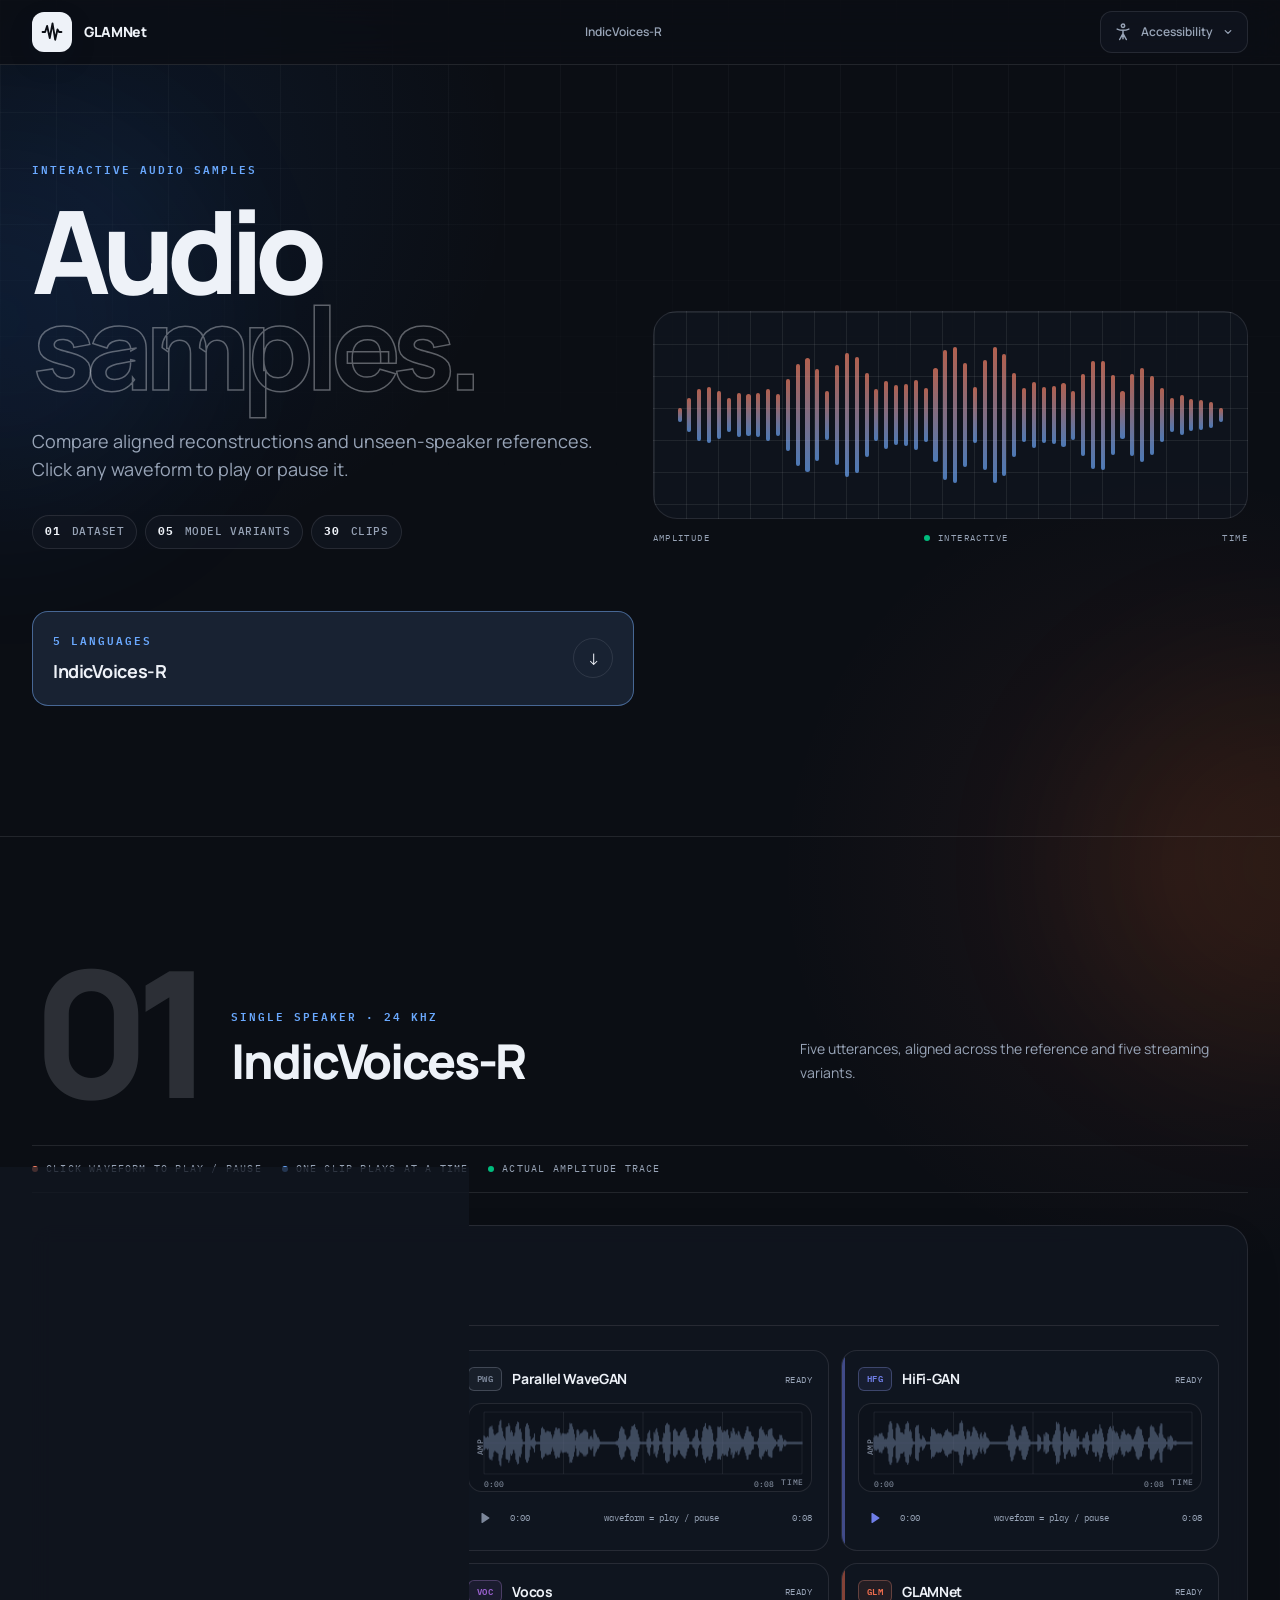
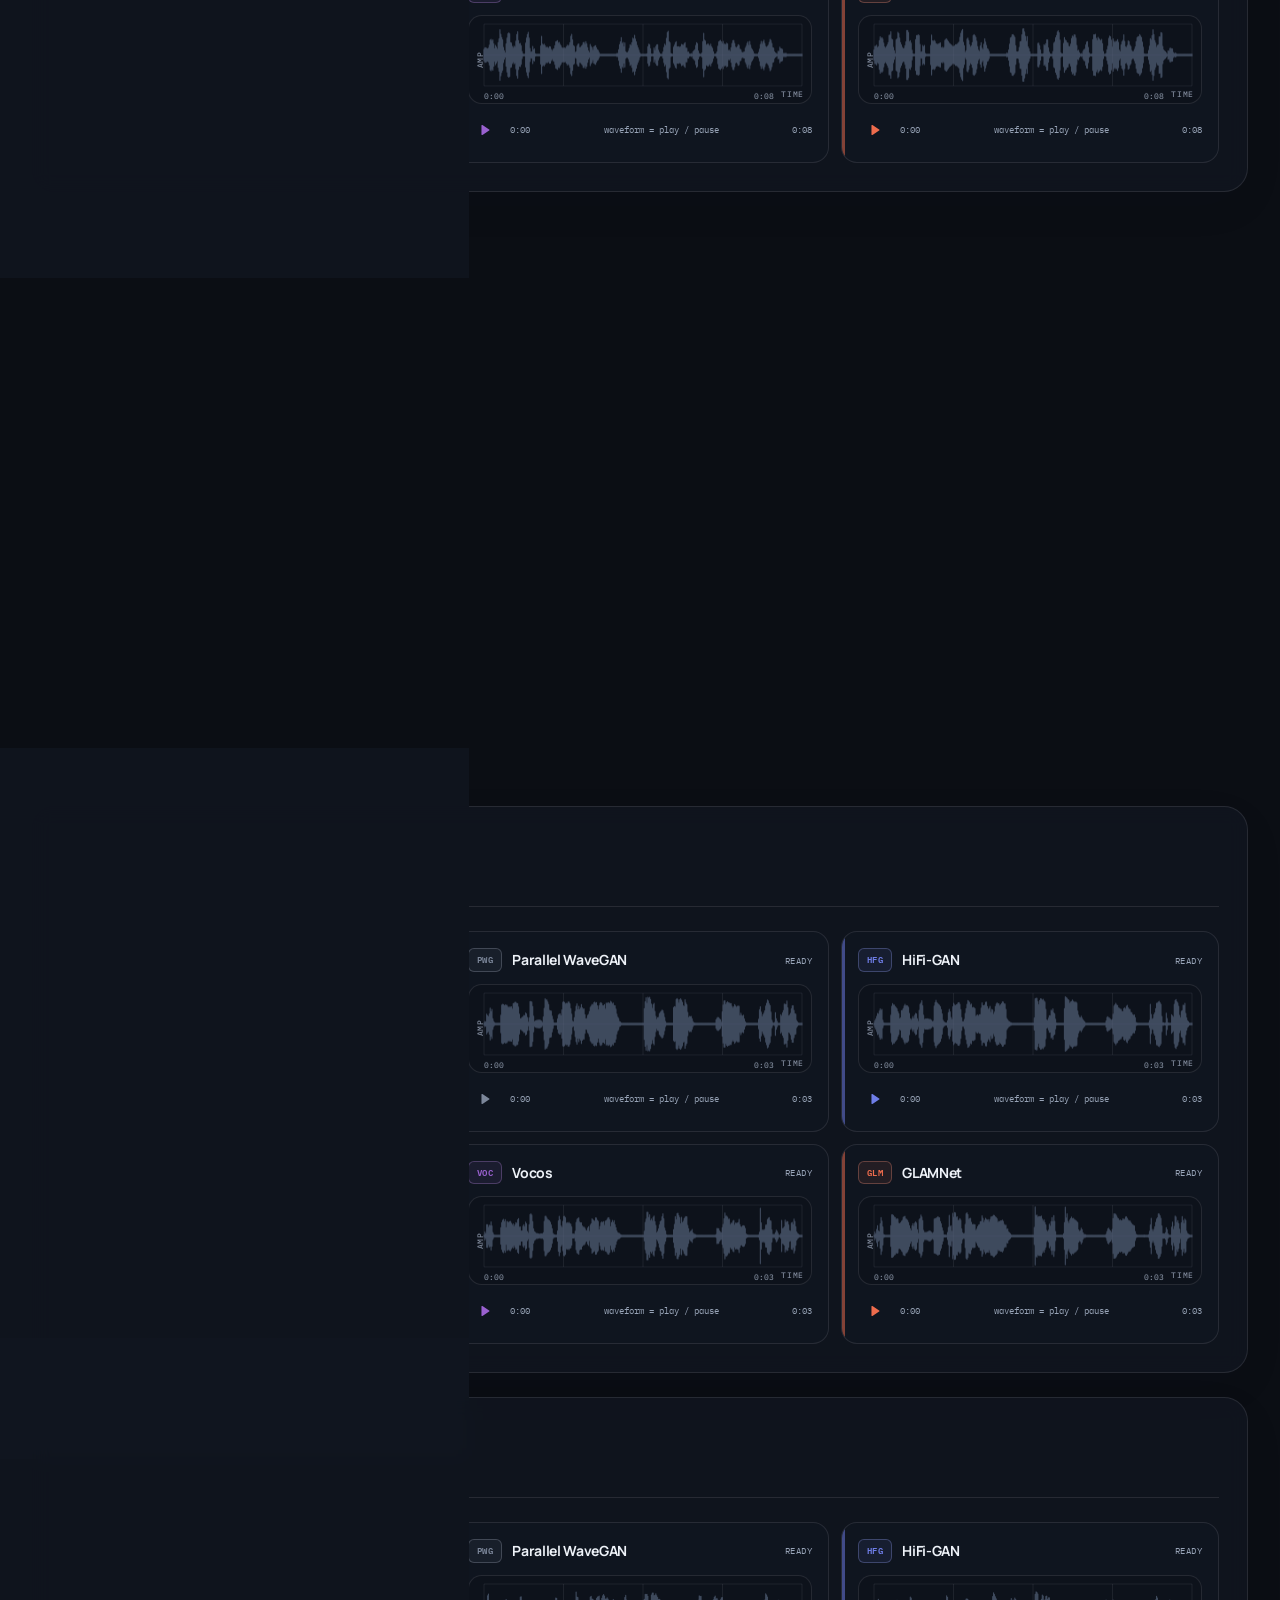
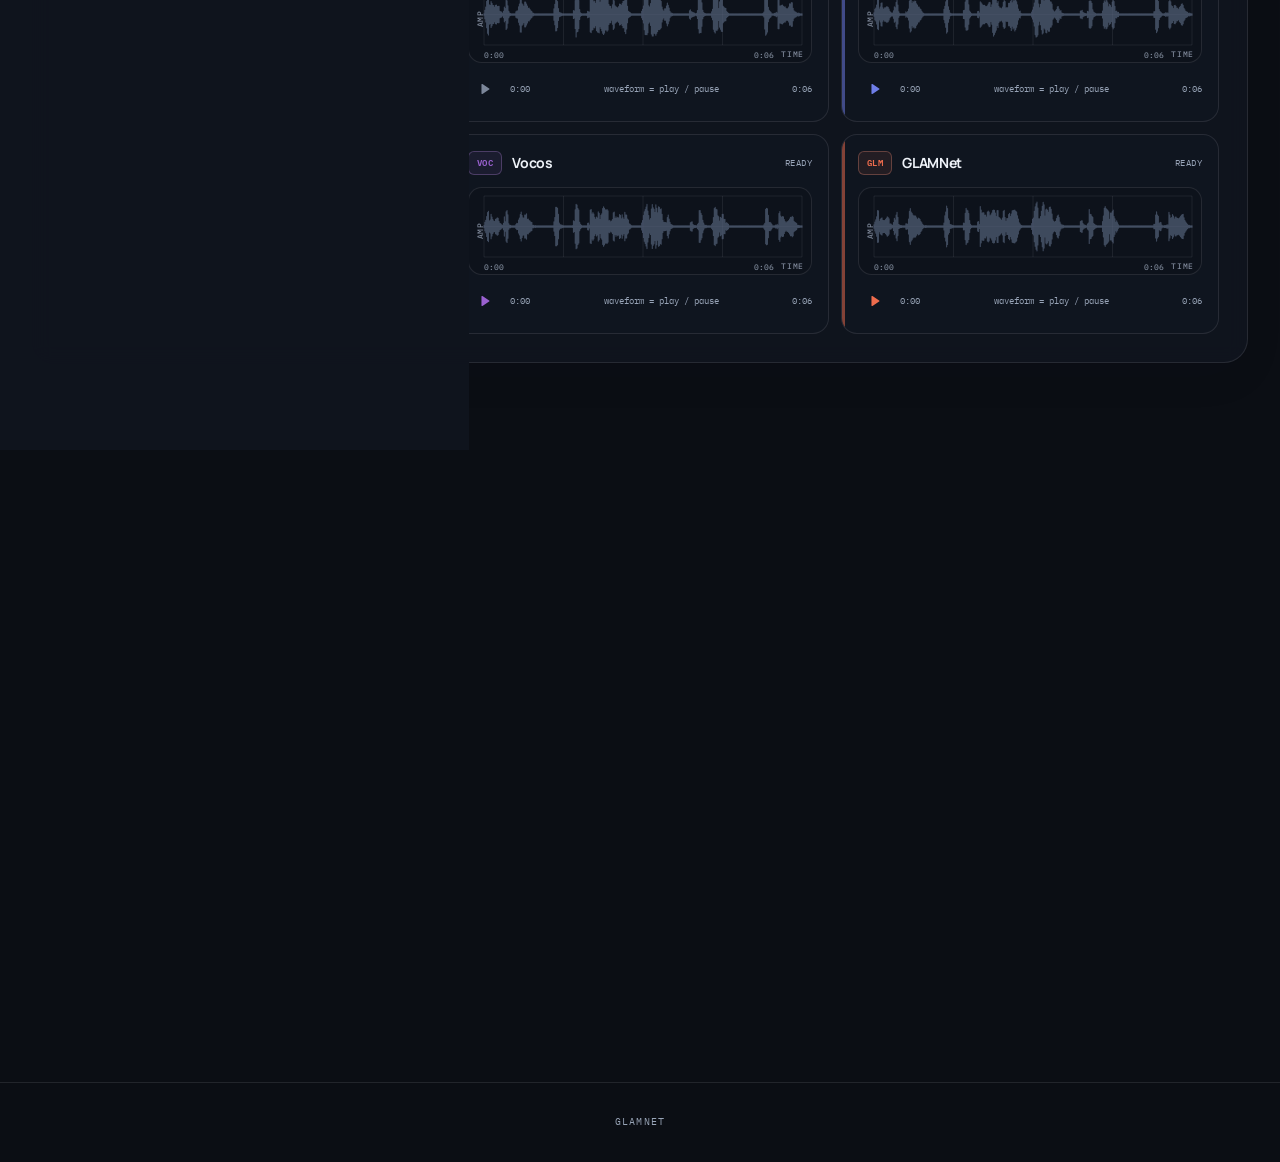
==== demo/index.html @ ea81a9d0 "Add core high-level structures (models, dataset, utils) and inference script" ====
<!doctype html>
<html lang="en" data-font-step="0">
<head>
  <meta charset="utf-8">
  <meta name="viewport" content="width=device-width, initial-scale=1.0">
  <meta name="description" content="GLAMNet Vocoder audio comparisons for Indic Voices and VCTK.">
  <meta name="theme-color" content="#f5f4ef" id="theme-color-meta">
  <title>GLAMNet · Audio Samples</title>
  <link rel="icon" href="./favicon.svg" type="image/svg+xml">

  <script>
    (() => {
      try {
        const savedTheme = localStorage.getItem('streaming-vocoder-theme');
        document.documentElement.classList.toggle('dark', savedTheme ? savedTheme === 'dark' : true);

        const savedFont = Number(localStorage.getItem('streaming-vocoder-font-step'));
        if (Number.isInteger(savedFont) && savedFont >= -2 && savedFont <= 2) {
          document.documentElement.dataset.fontStep = String(savedFont);
        }
      } catch (_) {
        document.documentElement.classList.add('dark');
      }
    })();
  </script>

  <link rel="preconnect" href="https://fonts.googleapis.com">
  <link rel="preconnect" href="https://fonts.gstatic.com" crossorigin>
  <link href="https://fonts.googleapis.com/css2?family=IBM+Plex+Mono:wght@400;500;600&amp;family=Manrope:wght@400;500;600;700;800&amp;display=swap" rel="stylesheet">
  <link rel="stylesheet" href="./styles.css">
</head>

<body class="antialiased">
  <a class="skip-link" href="#main-content">Skip to audio samples</a>
  <div class="page-grid" aria-hidden="true"></div>
  <div class="ambient-orb -left-48 top-32 bg-blue-500" aria-hidden="true"></div>
  <div class="ambient-orb -right-48 top-[42rem] bg-orange-500" aria-hidden="true"></div>

  <header class="site-header sticky top-0 z-50">
    <div id="scroll-progress" class="header-progress" aria-hidden="true"></div>
    <div class="mx-auto flex min-h-16 max-w-7xl items-center justify-between gap-3 px-4 py-2 sm:px-6 lg:px-8">
      <a href="#top" class="group flex items-center gap-3 rounded-lg" aria-label="GLAMNet audio samples, back to top">
        <span class="brand-mark grid size-10 place-items-center rounded-xl transition-transform duration-300 group-hover:-rotate-3 group-hover:scale-105" aria-hidden="true">
          <svg viewBox="0 0 28 28" class="size-6" fill="none">
            <path d="M3 14h3l2.3-7 3.1 14 3.2-17 3.1 19 2.7-12 1.8 3H25" stroke="currentColor" stroke-width="2.2" stroke-linecap="round" stroke-linejoin="round"/>
          </svg>
        </span>
        <span class="max-w-44 text-xs font-extrabold leading-tight tracking-[-0.025em] sm:max-w-none sm:text-sm">GLAMNet</span>
      </a>

      <nav class="order-3 hidden w-full items-center justify-center gap-1 border-t border-[var(--line)] pt-2 sm:flex md:order-2 md:w-auto md:border-0 md:pt-0" aria-label="Sample sections">
        <a href="#indic" class="control-button rounded-lg px-3 py-2 text-xs font-semibold">IndicVoices-R</a>
      </nav>

      <div id="accessibility-menu" class="relative order-2 md:order-3">
        <button id="accessibility-toggle" type="button" class="control-shell control-button flex items-center gap-2 rounded-xl px-3 py-2.5" aria-label="Open accessibility settings" aria-haspopup="dialog" aria-controls="accessibility-panel" aria-expanded="false">
          <svg viewBox="0 0 24 24" class="size-5" fill="none" stroke="currentColor" stroke-width="1.8" aria-hidden="true">
            <circle cx="12" cy="4.5" r="2"/>
            <path d="M5 8.5c2.2 1 4.5 1.5 7 1.5s4.8-.5 7-1.5M12 10v10M8 21l4-7 4 7" stroke-linecap="round" stroke-linejoin="round"/>
          </svg>
          <span class="hidden text-xs font-semibold sm:inline">Accessibility</span>
          <svg viewBox="0 0 20 20" class="hidden size-3.5 transition-transform sm:block" data-accessibility-chevron fill="none" stroke="currentColor" stroke-width="1.8" aria-hidden="true">
            <path d="m6 8 4 4 4-4" stroke-linecap="round" stroke-linejoin="round"/>
          </svg>
        </button>

        <div id="accessibility-panel" class="accessibility-panel" role="dialog" aria-label="Accessibility settings" aria-hidden="true">
          <div class="flex items-center justify-between border-b border-[var(--line)] px-4 py-3">
            <div>
              <p class="text-sm font-bold">Accessibility</p>
              <p class="mt-0.5 text-[0.65rem] text-[var(--muted)]">Display preferences</p>
            </div>
            <button id="accessibility-close" type="button" class="control-button grid size-8 place-items-center rounded-lg" aria-label="Close accessibility settings">
              <svg viewBox="0 0 20 20" class="size-4" fill="none" stroke="currentColor" stroke-width="1.8" aria-hidden="true">
                <path d="m6 6 8 8m0-8-8 8" stroke-linecap="round"/>
              </svg>
            </button>
          </div>

          <div class="p-3">
            <button id="font-size-toggle" type="button" class="accessibility-row flex w-full items-center justify-between rounded-xl px-3 py-3 text-left" aria-controls="font-scale-panel" aria-expanded="false">
              <span class="flex items-center gap-3">
                <span class="grid size-9 place-items-center rounded-lg border border-[var(--line)] font-semibold" aria-hidden="true">Aa</span>
                <span>
                  <span class="block text-xs font-bold">Font size</span>
                  <span id="font-size-value" class="mt-0.5 block text-[0.65rem] text-[var(--muted)]">Default</span>
                </span>
              </span>
              <svg viewBox="0 0 20 20" class="size-4 transition-transform" data-font-chevron fill="none" stroke="currentColor" stroke-width="1.8" aria-hidden="true">
                <path d="m6 8 4 4 4-4" stroke-linecap="round" stroke-linejoin="round"/>
              </svg>
            </button>

            <div id="font-scale-panel" class="font-scale-panel" aria-hidden="true">
              <div class="px-3 pb-3 pt-4">
                <input id="font-size-range" class="font-size-range" type="range" min="-2" max="2" step="1" value="0" aria-label="Font size" aria-valuetext="Default">
                <div class="mt-2 flex items-end justify-between px-0.5 font-mono font-semibold text-[var(--muted)]" aria-hidden="true">
                  <span class="text-[0.55rem]">A−−</span>
                  <span class="text-[0.62rem]">A−</span>
                  <span class="text-xs">A</span>
                  <span class="text-sm">A+</span>
                  <span class="text-base">A++</span>
                </div>
              </div>
            </div>

            <div class="mt-2 border-t border-[var(--line)] px-3 pt-4">
              <div class="mb-3 flex items-center justify-between">
                <span class="text-xs font-bold">Color theme</span>
                <span class="font-mono text-[0.58rem] uppercase tracking-wider text-[var(--muted)]">Appearance</span>
              </div>
              <div class="control-shell grid grid-cols-2 rounded-xl p-1" role="group" aria-label="Color theme">
                <button type="button" class="theme-choice flex items-center justify-center gap-2 rounded-lg px-3 py-2.5 text-xs font-semibold" data-theme-option="light" aria-pressed="false">
                  <svg viewBox="0 0 24 24" class="size-4" fill="none" stroke="currentColor" stroke-width="1.8" aria-hidden="true">
                    <circle cx="12" cy="12" r="3.4"/><path d="M12 2v2M12 20v2M4.93 4.93l1.42 1.42M17.65 17.65l1.42 1.42M2 12h2M20 12h2M4.93 19.07l1.42-1.42M17.65 6.35l1.42-1.42" stroke-linecap="round"/>
                  </svg>
                  Light
                </button>
                <button type="button" class="theme-choice flex items-center justify-center gap-2 rounded-lg px-3 py-2.5 text-xs font-semibold" data-theme-option="dark" aria-pressed="false">
                  <svg viewBox="0 0 24 24" class="size-4" fill="none" stroke="currentColor" stroke-width="1.8" aria-hidden="true">
                    <path d="M20.1 15.1A8.2 8.2 0 0 1 8.9 3.9 8.3 8.3 0 1 0 20.1 15.1Z" stroke-linecap="round" stroke-linejoin="round"/>
                  </svg>
                  Dark
                </button>
              </div>
            </div>
          </div>
        </div>
      </div>
    </div>
  </header>

  <main id="main-content">
    <section id="top" class="mx-auto max-w-7xl px-4 pb-24 pt-16 sm:px-6 sm:pt-24 lg:px-8 lg:pb-32">
      <div class="grid items-end gap-12 lg:grid-cols-[1.15fr_0.85fr]">
        <div class="reveal">
          <p class="eyebrow mb-6">Interactive audio samples</p>
          <h1 class="display-title max-w-4xl font-extrabold">
            Audio<br><span class="outline-word">samples.</span>
          </h1>
          <p class="mt-8 max-w-xl text-base leading-7 text-[var(--muted)] sm:text-lg">
            Compare aligned reconstructions and unseen-speaker references. Click any waveform to play or pause it.
          </p>

          <div class="mt-8 flex flex-wrap gap-2 font-mono text-[0.66rem] font-medium uppercase tracking-wider text-[var(--muted)]">
            <span class="rounded-full border border-[var(--line)] bg-[var(--panel)] px-3 py-2"><strong class="mr-1 text-[var(--ink)]">01</strong> dataset</span>
            <span class="rounded-full border border-[var(--line)] bg-[var(--panel)] px-3 py-2"><strong class="mr-1 text-[var(--ink)]">05</strong> model variants</span>
            <span class="rounded-full border border-[var(--line)] bg-[var(--panel)] px-3 py-2"><strong class="mr-1 text-[var(--ink)]">30</strong> clips</span>
          </div>
        </div>

        <div class="reveal lg:pb-1" style="transition-delay: 100ms">
          <div class="hero-wave p-4 sm:p-6" id="hero-wave" aria-hidden="true"></div>
          <div class="mt-3 flex items-center justify-between font-mono text-[0.58rem] uppercase tracking-[0.15em] text-[var(--muted)]">
            <span>Amplitude</span>
            <span class="flex items-center gap-2"><i class="size-1.5 animate-pulse rounded-full bg-emerald-500"></i> Interactive</span>
            <span>Time</span>
          </div>
        </div>
      </div>

      <div class="mt-16 grid gap-3 sm:grid-cols-2 reveal" style="transition-delay: 160ms" aria-label="Contents">
        <a href="#indic" class="dataset-link group flex items-center justify-between rounded-2xl p-5">
          <span>
            <span class="eyebrow block">5 Languages</span>
            <span class="mt-2 block text-lg font-bold tracking-tight">IndicVoices-R</span>
          </span>
          <span class="grid size-10 place-items-center rounded-full border border-[var(--line)] transition-transform group-hover:translate-x-1" aria-hidden="true">↓</span>
        </a>
        <a href="#indic" style="display:none;" class="dataset-link group flex items-center justify-between rounded-2xl p-5">
          <span>
            <span class="eyebrow block"></span>
            <span class="mt-2 block text-lg font-bold tracking-tight"></span>
          </span>
          <span class="grid size-10 place-items-center rounded-full border border-[var(--line)] transition-transform group-hover:translate-x-1" aria-hidden="true">↓</span>
        </a>
      </div>
    </section>

    <section id="indic" class="scroll-mt-24 border-t border-[var(--line)] py-24 sm:py-32" data-observe-section>
      <div class="mx-auto max-w-7xl px-4 sm:px-6 lg:px-8">
        <div class="reveal grid items-end gap-8 md:grid-cols-[auto_1fr]">
          <div class="section-number" aria-hidden="true">01</div>
          <div class="pb-1 md:pb-3">
            <p class="eyebrow mb-3">Single speaker · 24 kHz</p>
            <div class="flex flex-wrap items-end justify-between gap-4">
              <h2 class="text-3xl font-extrabold tracking-[-0.045em] sm:text-5xl">IndicVoices-R</h2>
              <p class="max-w-md text-sm leading-6 text-[var(--muted)]">Five utterances, aligned across the reference and five streaming variants.</p>
            </div>
          </div>
        </div>

        <div class="mt-12 flex flex-wrap gap-x-5 gap-y-2 border-y border-[var(--line)] py-4 font-mono text-[0.62rem] uppercase tracking-[0.12em] text-[var(--muted)] reveal" aria-label="Playback instructions">
          <span class="flex items-center gap-2"><i class="size-1.5 rounded-full bg-[var(--accent)]"></i> Click waveform to play / pause</span>
          <span class="flex items-center gap-2"><i class="size-1.5 rounded-full bg-[var(--accent-2)]"></i> One clip plays at a time</span>
          <span class="flex items-center gap-2"><i class="size-1.5 rounded-full bg-emerald-500"></i> Actual amplitude trace</span>
        </div>

        <div id="indic-samples" class="mt-8 space-y-6"></div>
      </div>
    </section>

    
  </main>

  <footer class="border-t border-[var(--line)] py-8">
    <div class="mx-auto max-w-7xl px-4 text-center font-mono text-[0.62rem] uppercase tracking-[0.12em] text-[var(--muted)] sm:px-6 lg:px-8">
      <span>GLAMNet</span>
    </div>
  </footer>

  <button id="back-to-top" type="button" class="back-to-top fixed bottom-5 right-5 z-40 grid size-12 place-items-center rounded-full" aria-label="Back to top" title="Back to top">
    <svg viewBox="0 0 24 24" class="size-5" fill="none" stroke="currentColor" stroke-width="2" aria-hidden="true">
      <path d="m6 14 6-6 6 6" stroke-linecap="round" stroke-linejoin="round"/>
    </svg>
  </button>

  <noscript>
    <div class="fixed inset-x-4 bottom-4 z-[100] rounded-xl bg-red-600 p-4 text-center text-sm font-semibold text-white">
      JavaScript is required for the interactive waveforms and audio controls.
    </div>
  </noscript>

  <script>
        const METHODS = [
      { folder: 'ground_truth', label: 'Ground truth', code: 'REF', accent: '#12a87a' },
      { folder: 'parallel_wavegan', label: 'Parallel WaveGAN', code: 'PWG', accent: '#7c879a' },
      { folder: 'hifigan', label: 'HiFi-GAN', code: 'HFG', accent: '#6f7ee8' },
      { folder: 'bigvgan', label: 'BigVGAN', code: 'BVG', accent: '#2374e1' },
      { folder: 'vocos', label: 'Vocos', code: 'VOC', accent: '#9a61d0' },
      { folder: 'glamnet', label: 'GLAMNet', code: 'GLM', accent: '#ee6c4d' }
    ];

        const INDIC_SAMPLES = [
      { id: 'indic_voices_r_val_gujarati_val_3377699720545419_chunk_1_enhanced_260', transcript: '[Transcript pending...]', detail: 'Gujarati' },
      { id: 'indic_voices_r_val_hindi_val_5348024557537602_chunk_1_enhanced_157', transcript: '[Transcript pending...]', detail: 'Hindi' },
      { id: 'indic_voices_r_val_marathi_val_562949953429586_chunk_1_enhanced_181', transcript: '[Transcript pending...]', detail: 'Marathi' },
      { id: 'indic_voices_r_val_tamil_val_3096224743829438_chunk_1_enhanced_237', transcript: '[Transcript pending...]', detail: 'Tamil' },
      { id: 'indic_voices_r_val_telugu_val_4503599627377984_chunk_5_enhanced_82', transcript: '[Transcript pending...]', detail: 'Telugu' }
    ];

    

    const icons = {
      play: '<svg viewBox="0 0 24 24" class="size-4" fill="currentColor" aria-hidden="true"><path d="M8.2 5.4a1 1 0 0 1 1.52-.85l10 6.6a1 1 0 0 1 0 1.7l-10 6.6a1 1 0 0 1-1.52-.85V5.4Z"/></svg>',
      pause: '<svg viewBox="0 0 24 24" class="size-4" fill="currentColor" aria-hidden="true"><path d="M7 5.5A1.5 1.5 0 0 1 8.5 4h1A1.5 1.5 0 0 1 11 5.5v13A1.5 1.5 0 0 1 9.5 20h-1A1.5 1.5 0 0 1 7 18.5v-13Zm6 0A1.5 1.5 0 0 1 14.5 4h1A1.5 1.5 0 0 1 17 5.5v13a1.5 1.5 0 0 1-1.5 1.5h-1a1.5 1.5 0 0 1-1.5-1.5v-13Z"/></svg>'
    };

    let playerCount = 0;

    function playerMarkup({ src, label, code, accent, context }) {
      const id = `audio-player-${++playerCount}`;
      return `
        <article class="player-card rounded-2xl p-4" style="--player-accent: ${accent}" data-audio-player data-src="${src}" data-context="${context}">
          <div class="mb-3 flex items-center justify-between gap-3">
            <div class="flex min-w-0 items-center gap-2.5">
              <span class="method-code rounded-md px-2 py-1 text-[0.58rem] font-semibold tracking-wider">${code}</span>
              <h4 class="truncate text-sm font-bold tracking-tight">${label}</h4>
            </div>
            <span class="player-state text-[0.56rem] uppercase tracking-wider" aria-live="polite">Ready</span>
          </div>

          <button class="waveform-button" type="button" aria-label="Play ${context}, ${label}" aria-pressed="false" aria-describedby="${id}-hint">
            <canvas class="waveform-canvas" aria-hidden="true"></canvas>
            <span class="axis-y" aria-hidden="true">Amp</span>
            <span class="axis-x" aria-hidden="true">Time</span>
            <span class="wave-action" aria-hidden="true"><span data-wave-icon>${icons.play}</span></span>
          </button>

          <div class="mt-2.5 flex items-center gap-2.5">
            <button class="play-mini grid size-8 shrink-0 place-items-center rounded-full" type="button" aria-label="Play ${context}, ${label}" aria-pressed="false">
              <span data-mini-icon>${icons.play}</span>
            </button>
            <div class="flex min-w-0 flex-1 items-center justify-between gap-2 font-mono text-[0.58rem] text-[var(--muted)]">
              <span data-current-time>0:00</span>
              <span id="${id}-hint" class="hidden truncate sm:inline">waveform = play / pause</span>
              <span data-duration>—:—</span>
            </div>
          </div>

          <audio preload="metadata" src="${src}"></audio>
        </article>`;
    }

        function renderSamples() {
      const container = document.getElementById('indic-samples');
      container.innerHTML = INDIC_SAMPLES.map((sample, sampleIndex) => {
        const players = METHODS.map(method => playerMarkup({
          src: `samples/indic/${method.folder}/${sample.id}.wav`,
          label: method.label,
          code: method.code,
          accent: method.accent,
          context: sample.id
        })).join('');

        return `
          <article id="sample-${sample.id}" class="sample-set reveal scroll-mt-28 rounded-3xl p-4 sm:p-6 lg:p-7">
            <header class="mb-6 flex items-start gap-4 border-b border-[var(--line)] pb-5">
              <span class="sample-index grid size-10 shrink-0 place-items-center rounded-xl text-[0.63rem] font-semibold">${String(sampleIndex + 1).padStart(2, '0')}</span>
              <div>
                <p class="font-mono text-[0.62rem] font-semibold uppercase tracking-[0.12em] text-[var(--accent-2)]">${sample.detail}</p>
                <h3 class="mt-2 max-w-4xl text-base font-semibold leading-7 tracking-[-0.015em] sm:text-lg">“${sample.transcript}”</h3>
              </div>
            </header>
            <div class="grid gap-3 md:grid-cols-2 xl:grid-cols-3">${players}</div>
          </article>`;
      }).join('');
      
      const vctkContainer = document.getElementById('vctk-samples');
      if (vctkContainer) vctkContainer.innerHTML = '';
    }

    function formatTime(value) {
      if (!Number.isFinite(value) || value < 0) return '—:—';
      const minutes = Math.floor(value / 60);
      const seconds = Math.floor(value % 60).toString().padStart(2, '0');
      return `${minutes}:${seconds}`;
    }

    let sharedAudioContext;
    function getAudioContext() {
      if (!sharedAudioContext) {
        const Context = window.AudioContext || window.webkitAudioContext;
        if (!Context) throw new Error('Web Audio API is unavailable');
        sharedAudioContext = new Context();
      }
      return sharedAudioContext;
    }

    let activePlayer = null;
    const players = [];

    class WavePlayer {
      constructor(root) {
        this.root = root;
        this.src = root.dataset.src;
        this.contextLabel = root.dataset.context;
        this.audio = root.querySelector('audio');
        this.canvas = root.querySelector('canvas');
        this.waveButton = root.querySelector('.waveform-button');
        this.miniButton = root.querySelector('.play-mini');
        this.waveIcon = root.querySelector('[data-wave-icon]');
        this.miniIcon = root.querySelector('[data-mini-icon]');
        this.stateLabel = root.querySelector('.player-state');
        this.currentLabel = root.querySelector('[data-current-time]');
        this.durationLabel = root.querySelector('[data-duration]');
        this.peaks = null;
        this.wavePromise = null;
        this.raf = null;
        this.isUnavailable = false;

        this.draw();
        this.bind();

        this.resizeObserver = new ResizeObserver(() => this.draw());
        this.resizeObserver.observe(this.canvas);
      }

      bind() {
        this.waveButton.addEventListener('click', () => this.toggle());
        this.miniButton.addEventListener('click', () => this.toggle());

        this.audio.addEventListener('loadedmetadata', () => {
          this.durationLabel.textContent = formatTime(this.audio.duration);
          this.draw();
        });

        this.audio.addEventListener('play', () => {
          if (activePlayer && activePlayer !== this) activePlayer.pause();
          activePlayer = this;
          this.root.classList.add('is-playing');
          this.setState('Playing');
          this.setButtonState(true);
          this.startProgressLoop();
          this.ensureWaveform();
        });

        this.audio.addEventListener('pause', () => {
          if (!this.audio.ended) this.setState(this.audio.currentTime > 0 ? 'Paused' : 'Ready');
          this.root.classList.remove('is-playing');
          this.setButtonState(false);
          this.stopProgressLoop();
          this.updateProgress();
        });

        this.audio.addEventListener('ended', () => {
          this.root.classList.remove('is-playing');
          this.setState('Replay');
          this.setButtonState(false);
          this.stopProgressLoop();
          this.updateProgress();
          if (activePlayer === this) activePlayer = null;
        });

        this.audio.addEventListener('error', () => {
          this.isUnavailable = true;
          this.root.classList.remove('is-playing', 'is-loading');
          this.setState('Unavailable');
          this.setButtonState(false);
          this.waveButton.disabled = true;
          this.miniButton.disabled = true;
        });

        this.audio.addEventListener('durationchange', () => {
          this.durationLabel.textContent = formatTime(this.audio.duration);
        });
      }

      async toggle() {
        if (this.isUnavailable) return;

        this.ensureWaveform();
        if (this.audio.paused) {
          if (this.audio.ended || this.audio.currentTime >= this.audio.duration) this.audio.currentTime = 0;
          try {
            await this.audio.play();
          } catch (_) {
            this.setState('Tap to play');
          }
        } else {
          this.pause();
        }
      }

      pause() {
        this.audio.pause();
      }

      setState(text) {
        this.stateLabel.textContent = text;
      }

      setButtonState(isPlaying) {
        const label = `${isPlaying ? 'Pause' : 'Play'} ${this.contextLabel}`;
        this.waveButton.setAttribute('aria-label', label);
        this.waveButton.setAttribute('aria-pressed', String(isPlaying));
        this.miniButton.setAttribute('aria-label', label);
        this.miniButton.setAttribute('aria-pressed', String(isPlaying));
        this.waveIcon.innerHTML = isPlaying ? icons.pause : icons.play;
        this.miniIcon.innerHTML = isPlaying ? icons.pause : icons.play;
      }

      startProgressLoop() {
        this.stopProgressLoop();
        const frame = () => {
          this.updateProgress();
          if (!this.audio.paused && !this.audio.ended) this.raf = requestAnimationFrame(frame);
        };
        this.raf = requestAnimationFrame(frame);
      }

      stopProgressLoop() {
        if (this.raf) cancelAnimationFrame(this.raf);
        this.raf = null;
      }

      updateProgress() {
        this.currentLabel.textContent = formatTime(this.audio.currentTime || 0);
        this.draw();
      }

      async ensureWaveform() {
        if (this.peaks || this.wavePromise || this.isUnavailable) return this.wavePromise;

        this.root.classList.add('is-loading');
        if (this.audio.paused) this.setState('Loading');

        this.wavePromise = fetch(this.src, { cache: 'force-cache' })
          .then(response => {
            if (!response.ok) throw new Error(`Audio request failed: ${response.status}`);
            return response.arrayBuffer();
          })
          .then(arrayBuffer => getAudioContext().decodeAudioData(arrayBuffer))
          .then(audioBuffer => {
            const channel = audioBuffer.getChannelData(0);
            const binCount = 360;
            const blockSize = Math.max(1, Math.floor(channel.length / binCount));
            this.peaks = new Float32Array(binCount);

            for (let bin = 0; bin < binCount; bin += 1) {
              const start = bin * blockSize;
              const end = Math.min(channel.length, start + blockSize);
              let peak = 0;
              for (let index = start; index < end; index += 1) {
                const value = Math.abs(channel[index]);
                if (value > peak) peak = value;
              }
              this.peaks[bin] = peak;
            }

            this.root.classList.remove('is-loading');
            if (this.audio.paused) this.setState(this.audio.currentTime > 0 ? 'Paused' : 'Ready');
            this.draw();
          })
          .catch(() => {
            this.root.classList.remove('is-loading');
            this.peaks = this.placeholderPeaks(180);
            if (this.audio.paused) this.setState('Ready');
            this.draw();
          });

        return this.wavePromise;
      }

      placeholderPeaks(count) {
        const values = new Float32Array(count);
        for (let index = 0; index < count; index += 1) {
          const envelope = 0.24 + 0.58 * Math.pow(Math.sin((index / count) * Math.PI), 0.7);
          values[index] = envelope * (0.2 + 0.8 * Math.abs(Math.sin(index * 0.43) * Math.cos(index * 0.17)));
        }
        return values;
      }

      draw() {
        const bounds = this.canvas.getBoundingClientRect();
        if (!bounds.width || !bounds.height) return;

        const pixelRatio = Math.min(window.devicePixelRatio || 1, 2);
        const width = Math.round(bounds.width);
        const height = Math.round(bounds.height);
        const targetWidth = Math.round(width * pixelRatio);
        const targetHeight = Math.round(height * pixelRatio);

        if (this.canvas.width !== targetWidth || this.canvas.height !== targetHeight) {
          this.canvas.width = targetWidth;
          this.canvas.height = targetHeight;
        }

        const context = this.canvas.getContext('2d');
        context.setTransform(pixelRatio, 0, 0, pixelRatio, 0, 0);
        context.clearRect(0, 0, width, height);

        const style = getComputedStyle(this.canvas);
        const gridColor = style.getPropertyValue('--wave-grid').trim() || 'rgba(100, 116, 139, 0.12)';
        const waveColor = style.getPropertyValue('--wave').trim() || '#8793a5';
        const progressColor = style.getPropertyValue('--wave-progress').trim() || '#2374e1';
        const mutedColor = getComputedStyle(document.documentElement).getPropertyValue('--muted').trim() || '#667085';

        const plot = { left: 15, right: width - 9, top: 8, bottom: height - 17 };
        const plotWidth = Math.max(1, plot.right - plot.left);
        const plotHeight = Math.max(1, plot.bottom - plot.top);
        const middle = plot.top + plotHeight / 2;

        context.strokeStyle = gridColor;
        context.lineWidth = 1;
        context.beginPath();
        [0, 0.25, 0.5, 0.75, 1].forEach(fraction => {
          const x = plot.left + plotWidth * fraction;
          context.moveTo(x, plot.top);
          context.lineTo(x, plot.bottom);
        });
        [0, 0.5, 1].forEach(fraction => {
          const y = plot.top + plotHeight * fraction;
          context.moveTo(plot.left, y);
          context.lineTo(plot.right, y);
        });
        context.stroke();

        const peaks = this.peaks || this.placeholderPeaks(180);
        const drawPeaks = color => {
          context.strokeStyle = color;
          context.lineWidth = Math.max(1.15, plotWidth / peaks.length * 0.62);
          context.lineCap = 'round';
          context.beginPath();
          for (let index = 0; index < peaks.length; index += 1) {
            const x = plot.left + (index / Math.max(1, peaks.length - 1)) * plotWidth;
            const amplitude = Math.max(0.025, Math.min(1, peaks[index])) * plotHeight * 0.47;
            context.moveTo(x, middle - amplitude);
            context.lineTo(x, middle + amplitude);
          }
          context.stroke();
        };

        context.globalAlpha = this.peaks ? 0.72 : 0.28;
        drawPeaks(waveColor);
        context.globalAlpha = 1;

        const progress = Number.isFinite(this.audio.duration) && this.audio.duration > 0
          ? Math.min(1, Math.max(0, this.audio.currentTime / this.audio.duration))
          : 0;

        if (progress > 0) {
          context.save();
          context.beginPath();
          context.rect(plot.left, plot.top - 2, plotWidth * progress, plotHeight + 4);
          context.clip();
          drawPeaks(progressColor);
          context.restore();

          const playhead = plot.left + plotWidth * progress;
          context.strokeStyle = progressColor;
          context.lineWidth = 1.5;
          context.beginPath();
          context.moveTo(playhead, plot.top);
          context.lineTo(playhead, plot.bottom);
          context.stroke();
        }

        context.fillStyle = mutedColor;
        context.globalAlpha = 0.78;
        context.font = '500 8px "IBM Plex Mono", monospace';
        context.textAlign = 'left';
        context.fillText('0:00', plot.left, height - 4);
        context.textAlign = 'right';
        context.fillText(formatTime(this.audio.duration), plot.right - 28, height - 4);
        context.globalAlpha = 1;
      }
    }

    function setupTheme() {
      const buttons = [...document.querySelectorAll('[data-theme-option]')];
      const meta = document.getElementById('theme-color-meta');

      const update = theme => {
        const isDark = theme === 'dark';
        document.documentElement.classList.toggle('dark', isDark);
        buttons.forEach(button => button.setAttribute('aria-pressed', String(button.dataset.themeOption === theme)));
        meta.setAttribute('content', isDark ? '#0b0e14' : '#f5f4ef');
        requestAnimationFrame(() => players.forEach(player => player.draw()));
      };

      buttons.forEach(button => button.addEventListener('click', () => {
        const theme = button.dataset.themeOption;
        try { localStorage.setItem('streaming-vocoder-theme', theme); } catch (_) {}
        update(theme);
      }));

      update(document.documentElement.classList.contains('dark') ? 'dark' : 'light');
    }

    function setupFontControls() {
      const range = document.getElementById('font-size-range');
      const valueLabel = document.getElementById('font-size-value');
      const labels = ['Very small', 'Small', 'Default', 'Large', 'Very large'];

      const update = rawValue => {
        const value = Math.max(-2, Math.min(2, Math.round(Number(rawValue))));
        document.documentElement.dataset.fontStep = String(value);
        range.value = String(value);
        range.style.setProperty('--font-progress', `${(value + 2) * 25}%`);
        range.setAttribute('aria-valuetext', labels[value + 2]);
        valueLabel.textContent = labels[value + 2];
        try { localStorage.setItem('streaming-vocoder-font-step', String(value)); } catch (_) {}
        requestAnimationFrame(() => players.forEach(player => player.draw()));
      };

      range.addEventListener('input', event => update(event.target.value));
      update(Number(document.documentElement.dataset.fontStep || 0));
    }

    function setupAccessibilityMenu() {
      const root = document.getElementById('accessibility-menu');
      const toggle = document.getElementById('accessibility-toggle');
      const close = document.getElementById('accessibility-close');
      const panel = document.getElementById('accessibility-panel');
      const fontToggle = document.getElementById('font-size-toggle');
      const fontPanel = document.getElementById('font-scale-panel');

      const setFontScale = open => {
        fontToggle.setAttribute('aria-expanded', String(open));
        fontPanel.setAttribute('aria-hidden', String(!open));
        fontPanel.classList.toggle('is-open', open);
      };

      const setMenu = (open, restoreFocus = false) => {
        toggle.setAttribute('aria-expanded', String(open));
        panel.setAttribute('aria-hidden', String(!open));
        panel.classList.toggle('is-open', open);
        if (!open) setFontScale(false);
        if (restoreFocus) toggle.focus();
      };

      toggle.addEventListener('click', () => setMenu(toggle.getAttribute('aria-expanded') !== 'true'));
      close.addEventListener('click', () => setMenu(false, true));
      fontToggle.addEventListener('click', () => setFontScale(fontToggle.getAttribute('aria-expanded') !== 'true'));

      document.addEventListener('click', event => {
        if (!root.contains(event.target)) setMenu(false);
      });

      document.addEventListener('keydown', event => {
        if (event.key === 'Escape' && toggle.getAttribute('aria-expanded') === 'true') setMenu(false, true);
      });
    }

    function setupHeroWave() {
      const container = document.getElementById('hero-wave');
      const barCount = 56;
      container.innerHTML = Array.from({ length: barCount }, (_, index) => {
        const x = index / (barCount - 1);
        const envelope = Math.pow(Math.sin(Math.PI * x), 0.55);
        const texture = 0.28 + 0.72 * Math.abs(Math.sin(index * 0.63) * Math.cos(index * 0.21));
        const height = Math.round(9 + envelope * texture * 86);
        const delay = `${(-index * 47) % 1400}ms`;
        return `<i class="hero-wave-bar" style="--bar-height:${height}%;--bar-delay:${delay}"></i>`;
      }).join('');
    }

    function setupRevealAnimations() {
      const observer = new IntersectionObserver(entries => {
        entries.forEach(entry => {
          if (!entry.isIntersecting) return;
          entry.target.classList.add('is-visible');
          observer.unobserve(entry.target);
        });
      }, { threshold: 0.08, rootMargin: '0px 0px -4% 0px' });

      document.querySelectorAll('.reveal').forEach((element, index) => {
        if (!element.style.transitionDelay && index < 10) element.style.transitionDelay = `${Math.min(index * 35, 175)}ms`;
        observer.observe(element);
      });
    }

    function setupLazyWaveforms() {
      const observer = new IntersectionObserver(entries => {
        entries.forEach(entry => {
          if (!entry.isIntersecting) return;
          const player = players.find(candidate => candidate.root === entry.target);
          if (player) player.ensureWaveform();
          observer.unobserve(entry.target);
        });
      }, { rootMargin: '420px 0px' });

      players.forEach(player => observer.observe(player.root));
    }

    function setupPageProgress() {
      const bar = document.getElementById('scroll-progress');
      const update = () => {
        const available = document.documentElement.scrollHeight - window.innerHeight;
        const percent = available > 0 ? Math.min(100, Math.max(0, window.scrollY / available * 100)) : 0;
        bar.style.width = `${percent}%`;
      };
      window.addEventListener('scroll', update, { passive: true });
      update();
    }

    function setupBackToTop() {
      const button = document.getElementById('back-to-top');
      const update = () => button.setAttribute('data-visible', String(window.scrollY > Math.min(560, window.innerHeight * 0.7)));
      button.addEventListener('click', () => window.scrollTo({ top: 0, behavior: 'smooth' }));
      window.addEventListener('scroll', update, { passive: true });
      update();
    }

    function setupSectionLinks() {
      const links = [...document.querySelectorAll('.dataset-link')];
      const observer = new IntersectionObserver(entries => {
        entries.forEach(entry => {
          if (!entry.isIntersecting) return;
          links.forEach(link => link.classList.toggle('is-active', link.getAttribute('href') === `#${entry.target.id}`));
        });
      }, { rootMargin: '-25% 0px -60% 0px' });
      document.querySelectorAll('[data-observe-section]').forEach(section => observer.observe(section));
    }

    renderSamples();
    setupHeroWave();

    document.querySelectorAll('[data-audio-player]').forEach(element => players.push(new WavePlayer(element)));

    setupTheme();
    setupFontControls();
    setupAccessibilityMenu();
    setupRevealAnimations();
    setupLazyWaveforms();
    setupPageProgress();
    setupBackToTop();
    setupSectionLinks();

    if (window.location.hash) {
      requestAnimationFrame(() => {
        const target = document.getElementById(window.location.hash.slice(1));
        if (target) target.scrollIntoView({ block: 'start' });
      });
    }
  </script>
</body>
</html>
---- demo/styles.css ----
@layer properties{@supports (((-webkit-hyphens:none)) and (not (margin-trim:inline))) or ((-moz-orient:inline) and (not (color:rgb(from red r g b)))){*,:before,:after,::backdrop{--tw-space-y-reverse:0;--tw-border-style:solid;--tw-leading:initial;--tw-font-weight:initial;--tw-tracking:initial;--tw-duration:initial;--tw-translate-x:0;--tw-translate-y:0;--tw-translate-z:0;--tw-scale-x:1;--tw-scale-y:1;--tw-scale-z:1}}}@layer theme{:root,:host{--font-sans:"Manrope", "Segoe UI", sans-serif;--font-mono:"IBM Plex Mono", "SFMono-Regular", Consolas, monospace;--color-red-600:oklch(57.7% .245 27.325);--color-orange-500:oklch(70.5% .213 47.604);--color-emerald-500:oklch(69.6% .17 162.48);--color-blue-500:oklch(62.3% .214 259.815);--color-white:#fff;--spacing:.25rem;--container-md:28rem;--container-xl:36rem;--container-4xl:56rem;--container-7xl:80rem;--text-xs:.75rem;--text-xs--line-height:calc(1 / .75);--text-sm:.875rem;--text-sm--line-height:calc(1.25 / .875);--text-base:1rem;--text-base--line-height:calc(1.5 / 1);--text-lg:1.125rem;--text-lg--line-height:calc(1.75 / 1.125);--text-xl:1.25rem;--text-xl--line-height:calc(1.75 / 1.25);--text-3xl:1.875rem;--text-3xl--line-height:calc(2.25 / 1.875);--text-5xl:3rem;--text-5xl--line-height:1;--font-weight-medium:500;--font-weight-semibold:600;--font-weight-bold:700;--font-weight-extrabold:800;--tracking-tight:-.025em;--tracking-wider:.05em;--leading-tight:1.25;--radius-md:.375rem;--radius-lg:.5rem;--radius-xl:.75rem;--radius-2xl:1rem;--radius-3xl:1.5rem;--animate-pulse:pulse 2s cubic-bezier(.4, 0, .6, 1) infinite;--default-transition-duration:.15s;--default-transition-timing-function:cubic-bezier(.4, 0, .2, 1);--default-font-family:var(--font-sans);--default-mono-font-family:var(--font-mono)}}@layer base{*,:after,:before,::backdrop{box-sizing:border-box;border:0 solid;margin:0;padding:0}::file-selector-button{box-sizing:border-box;border:0 solid;margin:0;padding:0}html,:host{-webkit-text-size-adjust:100%;tab-size:4;line-height:1.5;font-family:var(--default-font-family,ui-sans-serif, system-ui, sans-serif, "Apple Color Emoji", "Segoe UI Emoji", "Segoe UI Symbol", "Noto Color Emoji");font-feature-settings:var(--default-font-feature-settings,normal);font-variation-settings:var(--default-font-variation-settings,normal);-webkit-tap-highlight-color:transparent}hr{height:0;color:inherit;border-top-width:1px}abbr:where([title]){-webkit-text-decoration:underline dotted;text-decoration:underline dotted}h1,h2,h3,h4,h5,h6{font-size:inherit;font-weight:inherit}a{color:inherit;-webkit-text-decoration:inherit;-webkit-text-decoration:inherit;-webkit-text-decoration:inherit;text-decoration:inherit}b,strong{font-weight:bolder}code,kbd,samp,pre{font-family:var(--default-mono-font-family,ui-monospace, SFMono-Regular, Menlo, Monaco, Consolas, "Liberation Mono", "Courier New", monospace);font-feature-settings:var(--default-mono-font-feature-settings,normal);font-variation-settings:var(--default-mono-font-variation-settings,normal);font-size:1em}small{font-size:80%}sub,sup{vertical-align:baseline;font-size:75%;line-height:0;position:relative}sub{bottom:-.25em}sup{top:-.5em}table{text-indent:0;border-color:inherit;border-collapse:collapse}:-moz-focusring{outline:auto}progress{vertical-align:baseline}summary{display:list-item}ol,ul,menu{list-style:none}img,svg,video,canvas,audio,iframe,embed,object{vertical-align:middle;display:block}img,video{max-width:100%;height:auto}button,input,select,optgroup,textarea{font:inherit;font-feature-settings:inherit;font-variation-settings:inherit;letter-spacing:inherit;color:inherit;opacity:1;background-color:#0000;border-radius:0}::file-selector-button{font:inherit;font-feature-settings:inherit;font-variation-settings:inherit;letter-spacing:inherit;color:inherit;opacity:1;background-color:#0000;border-radius:0}:where(select:is([multiple],[size])) optgroup{font-weight:bolder}:where(select:is([multiple],[size])) optgroup option{padding-inline-start:20px}::file-selector-button{margin-inline-end:4px}::placeholder{opacity:1}@supports (not ((-webkit-appearance:-apple-pay-button))) or (contain-intrinsic-size:1px){::placeholder{color:currentColor}@supports (color:color-mix(in lab, red, red)){::placeholder{color:color-mix(in oklab, currentcolor 50%, transparent)}}}textarea{resize:vertical}::-webkit-search-decoration{-webkit-appearance:none}::-webkit-date-and-time-value{min-height:1lh;text-align:inherit}::-webkit-datetime-edit{display:inline-flex}::-webkit-datetime-edit-fields-wrapper{padding:0}::-webkit-datetime-edit{padding-block:0}::-webkit-datetime-edit-year-field{padding-block:0}::-webkit-datetime-edit-month-field{padding-block:0}::-webkit-datetime-edit-day-field{padding-block:0}::-webkit-datetime-edit-hour-field{padding-block:0}::-webkit-datetime-edit-minute-field{padding-block:0}::-webkit-datetime-edit-second-field{padding-block:0}::-webkit-datetime-edit-millisecond-field{padding-block:0}::-webkit-datetime-edit-meridiem-field{padding-block:0}::-webkit-calendar-picker-indicator{line-height:1}:-moz-ui-invalid{box-shadow:none}button,input:where([type=button],[type=reset],[type=submit]){appearance:button}::file-selector-button{appearance:button}::-webkit-inner-spin-button{height:auto}::-webkit-outer-spin-button{height:auto}[hidden]:where(:not([hidden=until-found])){display:none!important}}@layer components;@layer utilities{.fixed{position:fixed}.relative{position:relative}.sticky{position:sticky}.inset-x-4{inset-inline:calc(var(--spacing) * 4)}.top-0{top:calc(var(--spacing) * 0)}.top-32{top:calc(var(--spacing) * 32)}.top-\[42rem\]{top:42rem}.-right-48{right:calc(var(--spacing) * -48)}.right-5{right:calc(var(--spacing) * 5)}.bottom-4{bottom:calc(var(--spacing) * 4)}.bottom-5{bottom:calc(var(--spacing) * 5)}.-left-48{left:calc(var(--spacing) * -48)}.z-40{z-index:40}.z-50{z-index:50}.z-\[100\]{z-index:100}.order-2{order:2}.order-3{order:3}.container{width:100%}@media (min-width:40rem){.container{max-width:40rem}}@media (min-width:48rem){.container{max-width:48rem}}@media (min-width:64rem){.container{max-width:64rem}}@media (min-width:80rem){.container{max-width:80rem}}@media (min-width:96rem){.container{max-width:96rem}}.mx-auto{margin-inline:auto}.mt-0\.5{margin-top:calc(var(--spacing) * .5)}.mt-2{margin-top:calc(var(--spacing) * 2)}.mt-2\.5{margin-top:calc(var(--spacing) * 2.5)}.mt-3{margin-top:calc(var(--spacing) * 3)}.mt-8{margin-top:calc(var(--spacing) * 8)}.mt-12{margin-top:calc(var(--spacing) * 12)}.mt-16{margin-top:calc(var(--spacing) * 16)}.mr-1{margin-right:calc(var(--spacing) * 1)}.mb-3{margin-bottom:calc(var(--spacing) * 3)}.mb-5{margin-bottom:calc(var(--spacing) * 5)}.mb-6{margin-bottom:calc(var(--spacing) * 6)}.block{display:block}.flex{display:flex}.grid{display:grid}.hidden{display:none}.size-1\.5{width:calc(var(--spacing) * 1.5);height:calc(var(--spacing) * 1.5)}.size-3\.5{width:calc(var(--spacing) * 3.5);height:calc(var(--spacing) * 3.5)}.size-4{width:calc(var(--spacing) * 4);height:calc(var(--spacing) * 4)}.size-5{width:calc(var(--spacing) * 5);height:calc(var(--spacing) * 5)}.size-6{width:calc(var(--spacing) * 6);height:calc(var(--spacing) * 6)}.size-8{width:calc(var(--spacing) * 8);height:calc(var(--spacing) * 8)}.size-9{width:calc(var(--spacing) * 9);height:calc(var(--spacing) * 9)}.size-10{width:calc(var(--spacing) * 10);height:calc(var(--spacing) * 10)}.size-12{width:calc(var(--spacing) * 12);height:calc(var(--spacing) * 12)}.min-h-16{min-height:calc(var(--spacing) * 16)}.w-full{width:100%}.max-w-4xl{max-width:var(--container-4xl)}.max-w-7xl{max-width:var(--container-7xl)}.max-w-44{max-width:calc(var(--spacing) * 44)}.max-w-md{max-width:var(--container-md)}.max-w-xl{max-width:var(--container-xl)}.min-w-0{min-width:calc(var(--spacing) * 0)}.flex-1{flex:1}.shrink-0{flex-shrink:0}.animate-pulse{animation:var(--animate-pulse)}.scroll-mt-24{scroll-margin-top:calc(var(--spacing) * 24)}.scroll-mt-28{scroll-margin-top:calc(var(--spacing) * 28)}.grid-cols-2{grid-template-columns:repeat(2,minmax(0,1fr))}.flex-wrap{flex-wrap:wrap}.place-items-center{place-items:center}.items-center{align-items:center}.items-end{align-items:flex-end}.items-start{align-items:flex-start}.justify-between{justify-content:space-between}.justify-center{justify-content:center}.gap-1{gap:calc(var(--spacing) * 1)}.gap-2{gap:calc(var(--spacing) * 2)}.gap-2\.5{gap:calc(var(--spacing) * 2.5)}.gap-3{gap:calc(var(--spacing) * 3)}.gap-4{gap:calc(var(--spacing) * 4)}.gap-5{gap:calc(var(--spacing) * 5)}.gap-8{gap:calc(var(--spacing) * 8)}.gap-12{gap:calc(var(--spacing) * 12)}:where(.space-y-6>:not(:last-child)){--tw-space-y-reverse:0;margin-block-start:calc(calc(var(--spacing) * 6) * var(--tw-space-y-reverse));margin-block-end:calc(calc(var(--spacing) * 6) * calc(1 - var(--tw-space-y-reverse)))}.gap-x-5{column-gap:calc(var(--spacing) * 5)}.gap-y-2{row-gap:calc(var(--spacing) * 2)}.truncate{text-overflow:ellipsis;white-space:nowrap;overflow:hidden}.rounded-2xl{border-radius:var(--radius-2xl)}.rounded-3xl{border-radius:var(--radius-3xl)}.rounded-full{border-radius:3.40282e38px}.rounded-lg{border-radius:var(--radius-lg)}.rounded-md{border-radius:var(--radius-md)}.rounded-xl{border-radius:var(--radius-xl)}.border{border-style:var(--tw-border-style);border-width:1px}.border-y{border-block-style:var(--tw-border-style);border-block-width:1px}.border-t{border-top-style:var(--tw-border-style);border-top-width:1px}.border-b{border-bottom-style:var(--tw-border-style);border-bottom-width:1px}.border-\[var\(--line\)\]{border-color:var(--line)}.bg-\[var\(--accent\)\]{background-color:var(--accent)}.bg-\[var\(--accent-2\)\]{background-color:var(--accent-2)}.bg-\[var\(--panel\)\]{background-color:var(--panel)}.bg-blue-500{background-color:var(--color-blue-500)}.bg-emerald-500{background-color:var(--color-emerald-500)}.bg-orange-500{background-color:var(--color-orange-500)}.bg-red-600{background-color:var(--color-red-600)}.p-1{padding:calc(var(--spacing) * 1)}.p-3{padding:calc(var(--spacing) * 3)}.p-4{padding:calc(var(--spacing) * 4)}.p-5{padding:calc(var(--spacing) * 5)}.px-0\.5{padding-inline:calc(var(--spacing) * .5)}.px-2{padding-inline:calc(var(--spacing) * 2)}.px-3{padding-inline:calc(var(--spacing) * 3)}.px-4{padding-inline:calc(var(--spacing) * 4)}.py-1{padding-block:calc(var(--spacing) * 1)}.py-2{padding-block:calc(var(--spacing) * 2)}.py-2\.5{padding-block:calc(var(--spacing) * 2.5)}.py-3{padding-block:calc(var(--spacing) * 3)}.py-4{padding-block:calc(var(--spacing) * 4)}.py-8{padding-block:calc(var(--spacing) * 8)}.py-24{padding-block:calc(var(--spacing) * 24)}.pt-2{padding-top:calc(var(--spacing) * 2)}.pt-4{padding-top:calc(var(--spacing) * 4)}.pt-16{padding-top:calc(var(--spacing) * 16)}.pb-1{padding-bottom:calc(var(--spacing) * 1)}.pb-3{padding-bottom:calc(var(--spacing) * 3)}.pb-5{padding-bottom:calc(var(--spacing) * 5)}.pb-24{padding-bottom:calc(var(--spacing) * 24)}.text-center{text-align:center}.text-left{text-align:left}.font-mono{font-family:var(--font-mono)}.text-3xl{font-size:var(--text-3xl);line-height:var(--tw-leading,var(--text-3xl--line-height))}.text-base{font-size:var(--text-base);line-height:var(--tw-leading,var(--text-base--line-height))}.text-lg{font-size:var(--text-lg);line-height:var(--tw-leading,var(--text-lg--line-height))}.text-sm{font-size:var(--text-sm);line-height:var(--tw-leading,var(--text-sm--line-height))}.text-xl{font-size:var(--text-xl);line-height:var(--tw-leading,var(--text-xl--line-height))}.text-xs{font-size:var(--text-xs);line-height:var(--tw-leading,var(--text-xs--line-height))}.text-\[0\.55rem\]{font-size:.55rem}.text-\[0\.56rem\]{font-size:.56rem}.text-\[0\.58rem\]{font-size:.58rem}.text-\[0\.62rem\]{font-size:.62rem}.text-\[0\.63rem\]{font-size:.63rem}.text-\[0\.65rem\]{font-size:.65rem}.text-\[0\.66rem\]{font-size:.66rem}.leading-6{--tw-leading:calc(var(--spacing) * 6);line-height:calc(var(--spacing) * 6)}.leading-7{--tw-leading:calc(var(--spacing) * 7);line-height:calc(var(--spacing) * 7)}.leading-tight{--tw-leading:var(--leading-tight);line-height:var(--leading-tight)}.font-bold{--tw-font-weight:var(--font-weight-bold);font-weight:var(--font-weight-bold)}.font-extrabold{--tw-font-weight:var(--font-weight-extrabold);font-weight:var(--font-weight-extrabold)}.font-medium{--tw-font-weight:var(--font-weight-medium);font-weight:var(--font-weight-medium)}.font-semibold{--tw-font-weight:var(--font-weight-semibold);font-weight:var(--font-weight-semibold)}.tracking-\[-0\.015em\]{--tw-tracking:-.015em;letter-spacing:-.015em}.tracking-\[-0\.025em\]{--tw-tracking:-.025em;letter-spacing:-.025em}.tracking-\[-0\.045em\]{--tw-tracking:-.045em;letter-spacing:-.045em}.tracking-\[0\.12em\]{--tw-tracking:.12em;letter-spacing:.12em}.tracking-\[0\.15em\]{--tw-tracking:.15em;letter-spacing:.15em}.tracking-tight{--tw-tracking:var(--tracking-tight);letter-spacing:var(--tracking-tight)}.tracking-wider{--tw-tracking:var(--tracking-wider);letter-spacing:var(--tracking-wider)}.text-\[var\(--accent-2\)\]{color:var(--accent-2)}.text-\[var\(--ink\)\]{color:var(--ink)}.text-\[var\(--muted\)\]{color:var(--muted)}.text-white{color:var(--color-white)}.uppercase{text-transform:uppercase}.antialiased{-webkit-font-smoothing:antialiased;-moz-osx-font-smoothing:grayscale}.transition-transform{transition-property:transform,translate,scale,rotate;transition-timing-function:var(--tw-ease,var(--default-transition-timing-function));transition-duration:var(--tw-duration,var(--default-transition-duration))}.duration-300{--tw-duration:.3s;transition-duration:.3s}@media (hover:hover){.group-hover\:translate-x-1:is(:where(.group):hover *){--tw-translate-x:calc(var(--spacing) * 1);translate:var(--tw-translate-x) var(--tw-translate-y)}.group-hover\:scale-105:is(:where(.group):hover *){--tw-scale-x:105%;--tw-scale-y:105%;--tw-scale-z:105%;scale:var(--tw-scale-x) var(--tw-scale-y)}.group-hover\:-rotate-3:is(:where(.group):hover *){rotate:-3deg}}@media (min-width:40rem){.sm\:block{display:block}.sm\:flex{display:flex}.sm\:inline{display:inline}.sm\:max-w-none{max-width:none}.sm\:grid-cols-2{grid-template-columns:repeat(2,minmax(0,1fr))}.sm\:p-6{padding:calc(var(--spacing) * 6)}.sm\:px-6{padding-inline:calc(var(--spacing) * 6)}.sm\:py-32{padding-block:calc(var(--spacing) * 32)}.sm\:pt-24{padding-top:calc(var(--spacing) * 24)}.sm\:text-5xl{font-size:var(--text-5xl);line-height:var(--tw-leading,var(--text-5xl--line-height))}.sm\:text-lg{font-size:var(--text-lg);line-height:var(--tw-leading,var(--text-lg--line-height))}.sm\:text-sm{font-size:var(--text-sm);line-height:var(--tw-leading,var(--text-sm--line-height))}}@media (min-width:48rem){.md\:order-2{order:2}.md\:order-3{order:3}.md\:w-auto{width:auto}.md\:grid-cols-2{grid-template-columns:repeat(2,minmax(0,1fr))}.md\:grid-cols-\[auto_1fr\]{grid-template-columns:auto 1fr}.md\:border-0{border-style:var(--tw-border-style);border-width:0}.md\:pt-0{padding-top:calc(var(--spacing) * 0)}.md\:pb-3{padding-bottom:calc(var(--spacing) * 3)}}@media (min-width:64rem){.lg\:grid-cols-\[1\.15fr_0\.85fr\]{grid-template-columns:1.15fr .85fr}.lg\:p-7{padding:calc(var(--spacing) * 7)}.lg\:px-8{padding-inline:calc(var(--spacing) * 8)}.lg\:pb-1{padding-bottom:calc(var(--spacing) * 1)}.lg\:pb-32{padding-bottom:calc(var(--spacing) * 32)}}@media (min-width:80rem){.xl\:grid-cols-3{grid-template-columns:repeat(3,minmax(0,1fr))}}}:root{--base-font-size:16px;--page:#f5f4ef;--page-raised:#fbfaf7;--ink:#172033;--muted:#667085;--line:#1720331f;--line-strong:#17203333;--panel:#ffffffb8;--panel-solid:#fff;--header:#f5f4efd1;--accent:#ee6c4d;--accent-2:#2374e1;--wave:#9ca8ba;--wave-grid:#17203317;--wave-bg:#f7f8fa;color-scheme:light}.dark{--page:#0b0e14;--page-raised:#111620;--ink:#eef2f8;--muted:#98a4b7;--line:#eef2f81a;--line-strong:#eef2f82e;--panel:#111620c7;--panel-solid:#111620;--header:#0b0e14d1;--accent:#ff8467;--accent-2:#6aa9ff;--wave:#526078;--wave-grid:#eef2f814;--wave-bg:#0d121b;color-scheme:dark}html[data-font-step="-2"]{--base-font-size:13px}html[data-font-step="-1"]{--base-font-size:14.5px}html[data-font-step="0"]{--base-font-size:16px}html[data-font-step="1"]{--base-font-size:17.5px}html[data-font-step="2"]{--base-font-size:19px}html{font-size:var(--base-font-size);scroll-behavior:smooth;scrollbar-color:var(--line-strong) var(--page)}body{background:radial-gradient(circle at 10% 4%, #2374e117, transparent 24rem), radial-gradient(circle at 92% 20%, #ee6c4d14, transparent 25rem), var(--page);min-width:320px;color:var(--ink);font-family:var(--font-sans);font-feature-settings:"ss01" 1, "cv11" 1;text-rendering:optimizelegibility}button,a{-webkit-tap-highlight-color:transparent}button:focus-visible,a:focus-visible{outline:3px solid var(--accent-2)}@supports (color:color-mix(in lab, red, red)){button:focus-visible,a:focus-visible{outline:3px solid color-mix(in srgb, var(--accent-2) 50%, transparent)}}button:focus-visible,a:focus-visible{outline-offset:3px}::selection{background:var(--accent)}@supports (color:color-mix(in lab, red, red)){::selection{background:color-mix(in srgb, var(--accent) 28%, transparent)}}::selection{color:var(--ink)}.page-grid{z-index:-2;pointer-events:none;background-image:linear-gradient(var(--wave-grid) 1px, transparent 1px), linear-gradient(90deg, var(--wave-grid) 1px, transparent 1px);opacity:.55;background-size:56px 56px;position:fixed;inset:0;-webkit-mask-image:linear-gradient(#000,#0000 56%);mask-image:linear-gradient(#000,#0000 56%)}.ambient-orb{z-index:-1;filter:blur(90px);opacity:.09;pointer-events:none;border-radius:999px;width:24rem;height:24rem;position:fixed}.site-header{border-bottom:1px solid var(--line);background:var(--header);-webkit-backdrop-filter:blur(18px)saturate(140%);backdrop-filter:blur(18px)saturate(140%)}.header-progress{background:linear-gradient(90deg, var(--accent-2), var(--accent));width:0;height:2px;transition:width 80ms linear;position:absolute;inset:auto auto -1px 0}.brand-mark{background:var(--ink);color:var(--page);box-shadow:0 10px 26px #0f172a24}.soft-panel{border:1px solid var(--line);background:var(--panel);-webkit-backdrop-filter:blur(14px);backdrop-filter:blur(14px);box-shadow:0 24px 70px #0f172a12}.dark .soft-panel{box-shadow:0 28px 80px #00000040}.control-shell{border:1px solid var(--line);background:var(--panel-solid)}@supports (color:color-mix(in lab, red, red)){.control-shell{background:color-mix(in srgb, var(--panel-solid) 76%, transparent)}}.control-button,.theme-choice,.accessibility-row{color:var(--muted);transition:color .18s,background .18s,transform .18s,box-shadow .18s}.control-button:hover,.theme-choice:hover,.accessibility-row:hover{color:var(--ink);background:var(--ink)}@supports (color:color-mix(in lab, red, red)){.control-button:hover,.theme-choice:hover,.accessibility-row:hover{background:color-mix(in srgb, var(--ink) 6%, transparent)}}.control-button:active,.theme-choice:active,.accessibility-row:active{transform:scale(.96)}.theme-choice[aria-pressed=true]{color:var(--page);background:var(--ink);box-shadow:0 7px 18px #0f172a29}.accessibility-panel{z-index:70;border:1px solid var(--line-strong);background:var(--panel-solid);border-radius:1rem;width:min(20rem,100vw - 2rem);position:absolute;top:calc(100% + .7rem);right:0;overflow:hidden}@supports (color:color-mix(in lab, red, red)){.accessibility-panel{background:color-mix(in srgb, var(--panel-solid) 94%, transparent)}}.accessibility-panel{opacity:0;visibility:hidden;pointer-events:none;transform-origin:100% 0;-webkit-backdrop-filter:blur(20px)saturate(140%);backdrop-filter:blur(20px)saturate(140%);transition:opacity .18s,visibility .18s,transform .18s;transform:translateY(-.4rem)scale(.98);box-shadow:0 24px 70px #0f172a33}.dark .accessibility-panel{box-shadow:0 28px 80px #0000006b}.accessibility-panel.is-open{opacity:1;visibility:visible;pointer-events:auto;transform:translateY(0)scale(1)}#accessibility-toggle[aria-expanded=true] [data-accessibility-chevron],#font-size-toggle[aria-expanded=true] [data-font-chevron]{transform:rotate(180deg)}.font-scale-panel{opacity:0;max-height:0;transition:max-height .24s,opacity .18s;overflow:hidden}.font-scale-panel.is-open{opacity:1;max-height:8rem}.font-size-range{--font-progress:50%;appearance:none;cursor:pointer;background:0 0;width:100%;height:1.25rem;margin:0}.font-size-range::-webkit-slider-runnable-track{background:linear-gradient(to right, var(--accent-2) 0 var(--font-progress), var(--line-strong) var(--font-progress) 100%);border-radius:999px;height:.3rem}.font-size-range::-webkit-slider-thumb{appearance:none;border:3px solid var(--panel-solid);background:var(--accent-2);width:1.1rem;height:1.1rem;box-shadow:0 0 0 1px var(--accent-2), 0 5px 12px #0f172a2e;border-radius:999px;margin-top:-.4rem}@supports (color:color-mix(in lab, red, red)){.font-size-range::-webkit-slider-thumb{box-shadow:0 0 0 1px color-mix(in srgb, var(--accent-2) 46%, var(--line)), 0 5px 12px #0f172a2e}}.font-size-range::-moz-range-track{background:var(--line-strong);border-radius:999px;height:.3rem}.font-size-range::-moz-range-progress{background:var(--accent-2);border-radius:999px;height:.3rem}.font-size-range::-moz-range-thumb{border:3px solid var(--panel-solid);background:var(--accent-2);width:.85rem;height:.85rem;box-shadow:0 0 0 1px var(--accent-2), 0 5px 12px #0f172a2e;border-radius:999px}@supports (color:color-mix(in lab, red, red)){.font-size-range::-moz-range-thumb{box-shadow:0 0 0 1px color-mix(in srgb, var(--accent-2) 46%, var(--line)), 0 5px 12px #0f172a2e}}.back-to-top{border:1px solid var(--ink)}@supports (color:color-mix(in lab, red, red)){.back-to-top{border:1px solid color-mix(in srgb, var(--ink) 24%, var(--line))}}.back-to-top{background:var(--ink);color:var(--page);opacity:0;visibility:hidden;pointer-events:none;transition:opacity .2s,visibility .2s,transform .2s,box-shadow .2s;transform:translateY(.8rem)scale(.78);box-shadow:0 14px 34px #0f172a38}.back-to-top[data-visible=true]{opacity:1;visibility:visible;pointer-events:auto;transform:translateY(0)scale(1)}.back-to-top:hover{transform:translateY(-.2rem)scale(1.04);box-shadow:0 18px 42px #0f172a47}.back-to-top:active{transform:scale(.94)}.eyebrow{color:var(--accent-2);font-family:var(--font-mono);letter-spacing:.18em;text-transform:uppercase;font-size:.69rem;font-weight:600}.display-title{letter-spacing:-.075em;font-size:clamp(3.2rem,9vw,7.3rem);line-height:.84}.outline-word{color:#0000;-webkit-text-stroke:1.5px var(--ink)}@supports (color:color-mix(in lab, red, red)){.outline-word{-webkit-text-stroke:1.5px color-mix(in srgb, var(--ink) 36%, transparent)}}.dataset-link{border:1px solid var(--line);background:var(--panel-solid)}@supports (color:color-mix(in lab, red, red)){.dataset-link{background:color-mix(in srgb, var(--panel-solid) 66%, transparent)}}.dataset-link{color:var(--muted);transition:border-color .18s,color .18s,background .18s,transform .18s}.dataset-link:hover,.dataset-link.is-active{border-color:var(--accent-2)}@supports (color:color-mix(in lab, red, red)){.dataset-link:hover,.dataset-link.is-active{border-color:color-mix(in srgb, var(--accent-2) 42%, var(--line))}}.dataset-link:hover,.dataset-link.is-active{background:var(--accent-2)}@supports (color:color-mix(in lab, red, red)){.dataset-link:hover,.dataset-link.is-active{background:color-mix(in srgb, var(--accent-2) 8%, var(--panel-solid))}}.dataset-link:hover,.dataset-link.is-active{color:var(--ink);transform:translateY(-2px)}.section-number{color:var(--ink)}@supports (color:color-mix(in lab, red, red)){.section-number{color:color-mix(in srgb, var(--ink) 15%, transparent)}}.section-number{letter-spacing:-.09em;-webkit-user-select:none;user-select:none;font-size:clamp(5.2rem,14vw,11rem);font-weight:800;line-height:.75}.sample-set{border:1px solid var(--line);background:var(--panel);-webkit-backdrop-filter:blur(10px);backdrop-filter:blur(10px);box-shadow:0 14px 48px #0f172a0b}.sample-set:hover{border-color:var(--line-strong)}.sample-index{border:1px solid var(--line);background:var(--ink)}@supports (color:color-mix(in lab, red, red)){.sample-index{background:color-mix(in srgb, var(--ink) 4%, transparent)}}.sample-index{color:var(--muted);font-family:var(--font-mono)}.player-card{--player-accent:var(--accent-2);border:1px solid var(--line);background:var(--panel-solid);position:relative;overflow:hidden}@supports (color:color-mix(in lab, red, red)){.player-card{background:color-mix(in srgb, var(--panel-solid) 88%, transparent)}}.player-card{transition:border-color .22s,transform .22s,box-shadow .22s}.player-card:before{content:"";background:var(--player-accent);opacity:.52;width:3px;transition:width .22s,opacity .22s;position:absolute;inset:0 auto 0 0}.player-card:hover{border-color:var(--player-accent)}@supports (color:color-mix(in lab, red, red)){.player-card:hover{border-color:color-mix(in srgb, var(--player-accent) 35%, var(--line))}}.player-card:hover{transform:translateY(-2px);box-shadow:0 15px 32px #0f172a12}.player-card.is-playing{border-color:var(--player-accent)}@supports (color:color-mix(in lab, red, red)){.player-card.is-playing{border-color:color-mix(in srgb, var(--player-accent) 64%, var(--line))}}.player-card.is-playing{box-shadow:0 18px 44px var(--player-accent)}@supports (color:color-mix(in lab, red, red)){.player-card.is-playing{box-shadow:0 18px 44px color-mix(in srgb, var(--player-accent) 15%, transparent)}}.player-card.is-playing:before{opacity:1;width:5px}.method-code{border:1px solid var(--player-accent)}@supports (color:color-mix(in lab, red, red)){.method-code{border:1px solid color-mix(in srgb, var(--player-accent) 24%, var(--line))}}.method-code{background:var(--player-accent)}@supports (color:color-mix(in lab, red, red)){.method-code{background:color-mix(in srgb, var(--player-accent) 9%, transparent)}}.method-code{color:var(--player-accent);font-family:var(--font-mono)}.player-state{color:var(--muted);font-family:var(--font-mono)}.player-card.is-playing .player-state{color:var(--player-accent)}.waveform-button{border:1px solid var(--line);background:var(--wave-bg);cursor:pointer;border-radius:.85rem;width:100%;transition:border-color .18s,box-shadow .18s;display:block;position:relative;overflow:hidden}.waveform-button:hover{border-color:var(--player-accent)}@supports (color:color-mix(in lab, red, red)){.waveform-button:hover{border-color:color-mix(in srgb, var(--player-accent) 44%, var(--line))}}.waveform-button:hover{box-shadow:inset 0 0 0 1px var(--player-accent)}@supports (color:color-mix(in lab, red, red)){.waveform-button:hover{box-shadow:inset 0 0 0 1px color-mix(in srgb, var(--player-accent) 10%, transparent)}}.waveform-canvas{--wave-progress:var(--player-accent);width:100%;height:5.4rem;display:block}.axis-y,.axis-x{z-index:1;color:var(--muted);position:absolute}@supports (color:color-mix(in lab, red, red)){.axis-y,.axis-x{color:color-mix(in srgb, var(--muted) 82%, transparent)}}.axis-y,.axis-x{font-family:var(--font-mono);letter-spacing:.08em;text-transform:uppercase;pointer-events:none;font-size:.5rem;font-weight:500}.axis-y{top:50%;left:.2rem;transform:translateY(-50%)rotate(-90deg)}.axis-x{bottom:.15rem;right:.45rem}.wave-action{border:1px solid var(--player-accent);place-items:center;width:2.3rem;height:2.3rem;display:grid;position:absolute;top:50%;left:50%}@supports (color:color-mix(in lab, red, red)){.wave-action{border:1px solid color-mix(in srgb, var(--player-accent) 28%, var(--line))}}.wave-action{background:var(--panel-solid);border-radius:999px}@supports (color:color-mix(in lab, red, red)){.wave-action{background:color-mix(in srgb, var(--panel-solid) 88%, transparent)}}.wave-action{color:var(--player-accent);opacity:0;pointer-events:none;-webkit-backdrop-filter:blur(8px);backdrop-filter:blur(8px);transition:opacity .18s,transform .18s;transform:translate(-50%,-46%)scale(.9);box-shadow:0 9px 24px #0f172a1f}.waveform-button:hover .wave-action,.waveform-button:focus-visible .wave-action,.player-card.is-playing .wave-action{opacity:1;transform:translate(-50%,-50%)scale(1)}.player-card.is-loading .waveform-button:after{content:"";background:linear-gradient(105deg, transparent 20%, var(--player-accent) 46%, transparent 72%);position:absolute;inset:0}@supports (color:color-mix(in lab, red, red)){.player-card.is-loading .waveform-button:after{background:linear-gradient(105deg, transparent 20%, color-mix(in srgb, var(--player-accent) 9%, transparent) 46%, transparent 72%)}}.player-card.is-loading .waveform-button:after{pointer-events:none;animation:1.35s linear infinite waveform-load}.play-mini{color:var(--player-accent);transition:background .18s,transform .18s}.play-mini:hover{background:var(--player-accent)}@supports (color:color-mix(in lab, red, red)){.play-mini:hover{background:color-mix(in srgb, var(--player-accent) 10%, transparent)}}.play-mini:active{transform:scale(.92)}.hero-wave{border:1px solid var(--line);background:linear-gradient(var(--wave-grid) 1px, transparent 1px), linear-gradient(90deg, var(--wave-grid) 1px, transparent 1px), var(--panel-solid);border-radius:1.5rem;justify-content:center;align-items:center;gap:clamp(2px,.45vw,7px);height:13rem;display:flex;overflow:hidden}@supports (color:color-mix(in lab, red, red)){.hero-wave{background:linear-gradient(var(--wave-grid) 1px, transparent 1px), linear-gradient(90deg, var(--wave-grid) 1px, transparent 1px), color-mix(in srgb, var(--panel-solid) 74%, transparent)}}.hero-wave{background-size:32px 32px}.hero-wave-bar{width:clamp(2px,.32vw,5px);height:var(--bar-height);background:linear-gradient(to top, var(--accent-2), var(--accent));opacity:.68;transform-origin:50%;min-height:7px;animation:2.8s ease-in-out infinite hero-wave-pulse;animation-delay:var(--bar-delay);border-radius:999px}.reveal{opacity:0;transition:opacity .65s,transform .65s cubic-bezier(.2,.75,.25,1);transform:translateY(22px)}.reveal.is-visible{opacity:1;transform:translateY(0)}.skip-link{z-index:100;background:var(--ink);color:var(--page);border-radius:.65rem;padding:.65rem .9rem;transition:transform .15s;position:fixed;top:.75rem;left:.75rem;transform:translateY(-180%)}.skip-link:focus{transform:translateY(0)}@keyframes hero-wave-pulse{0%,to{opacity:.48;transform:scaleY(.68)}50%{opacity:.9;transform:scaleY(1)}}@keyframes waveform-load{0%{transform:translate(-110%)}to{transform:translate(110%)}}@media (max-width:767px){.display-title{letter-spacing:-.06em}.wave-action{opacity:.88;transform:translate(-50%,-50%)scale(.92)}}@media (prefers-reduced-motion:reduce){html{scroll-behavior:auto}*,:before,:after{scroll-behavior:auto!important;transition-duration:.01ms!important;animation-duration:.01ms!important;animation-iteration-count:1!important}.reveal{opacity:1;transform:none}}@property --tw-space-y-reverse{syntax:"*";inherits:false;initial-value:0}@property --tw-border-style{syntax:"*";inherits:false;initial-value:solid}@property --tw-leading{syntax:"*";inherits:false}@property --tw-font-weight{syntax:"*";inherits:false}@property --tw-tracking{syntax:"*";inherits:false}@property --tw-duration{syntax:"*";inherits:false}@property --tw-translate-x{syntax:"*";inherits:false;initial-value:0}@property --tw-translate-y{syntax:"*";inherits:false;initial-value:0}@property --tw-translate-z{syntax:"*";inherits:false;initial-value:0}@property --tw-scale-x{syntax:"*";inherits:false;initial-value:1}@property --tw-scale-y{syntax:"*";inherits:false;initial-value:1}@property --tw-scale-z{syntax:"*";inherits:false;initial-value:1}@keyframes pulse{50%{opacity:.5}}
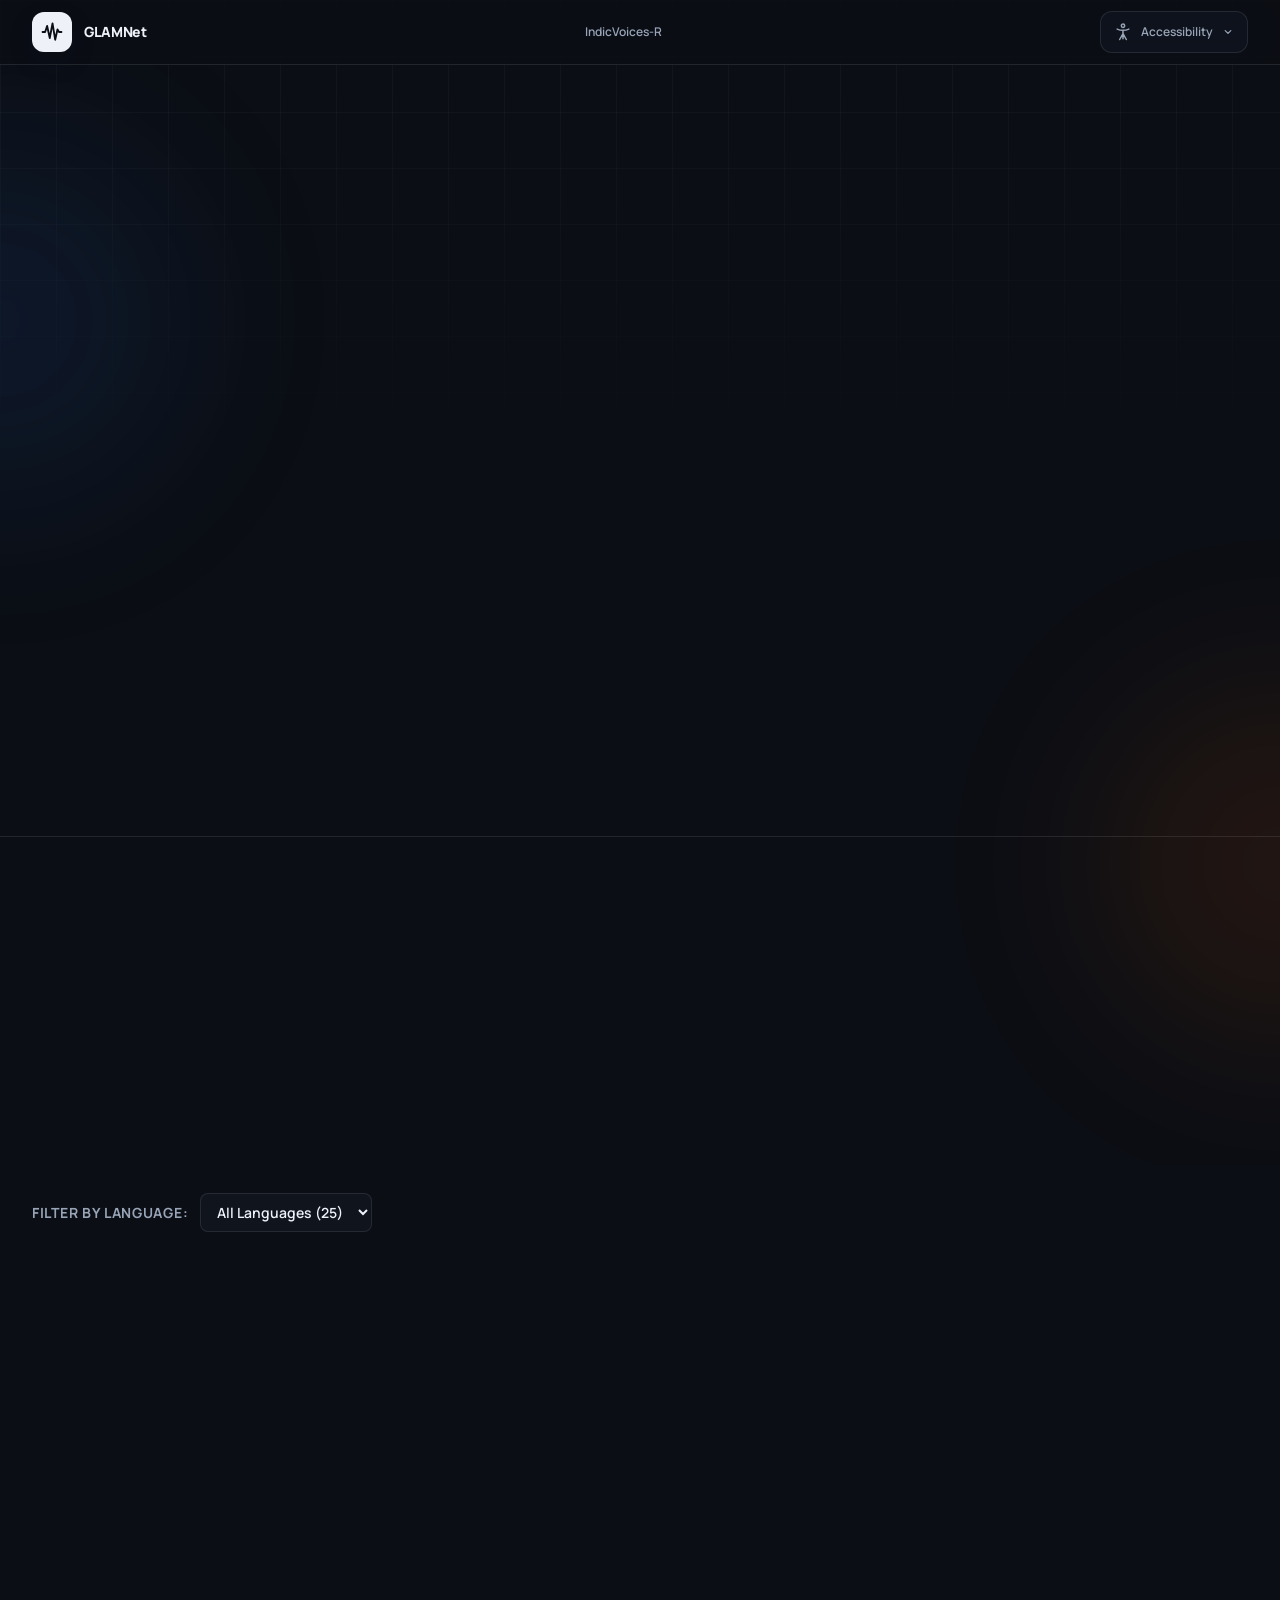
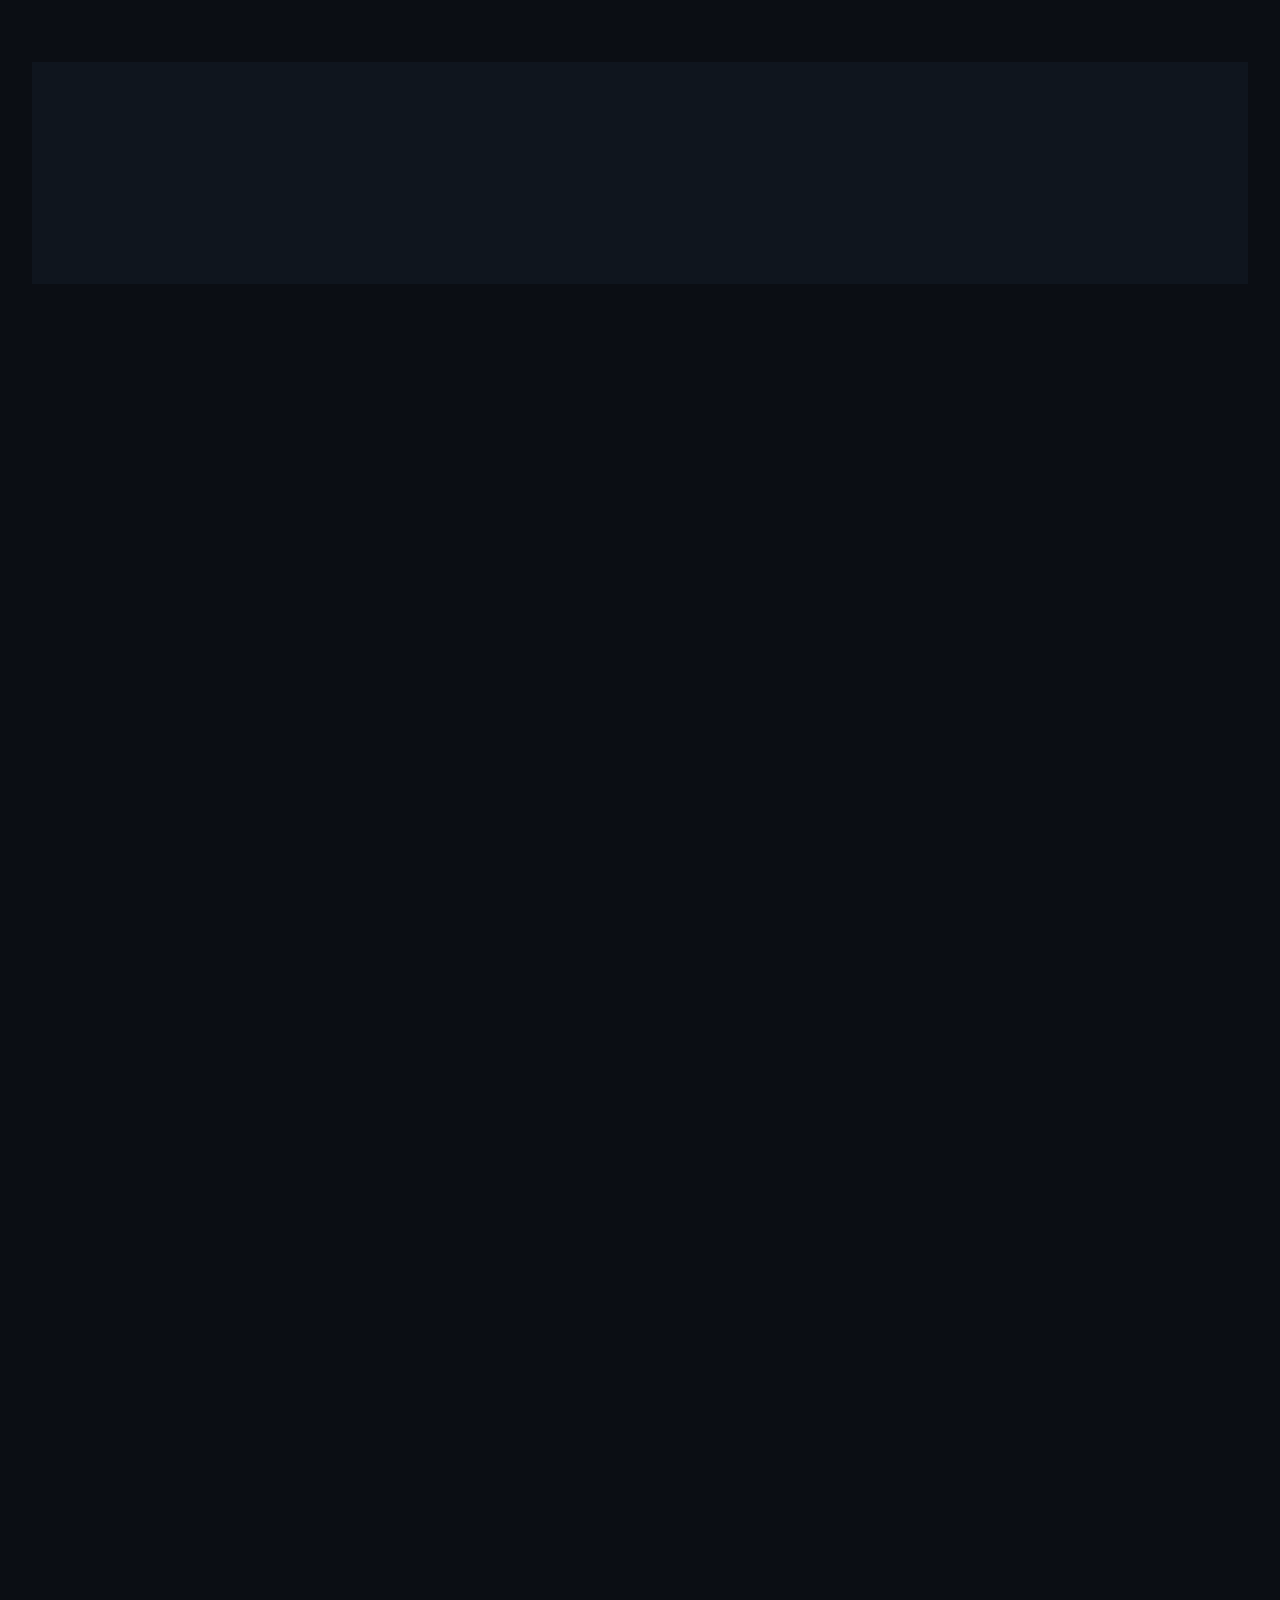
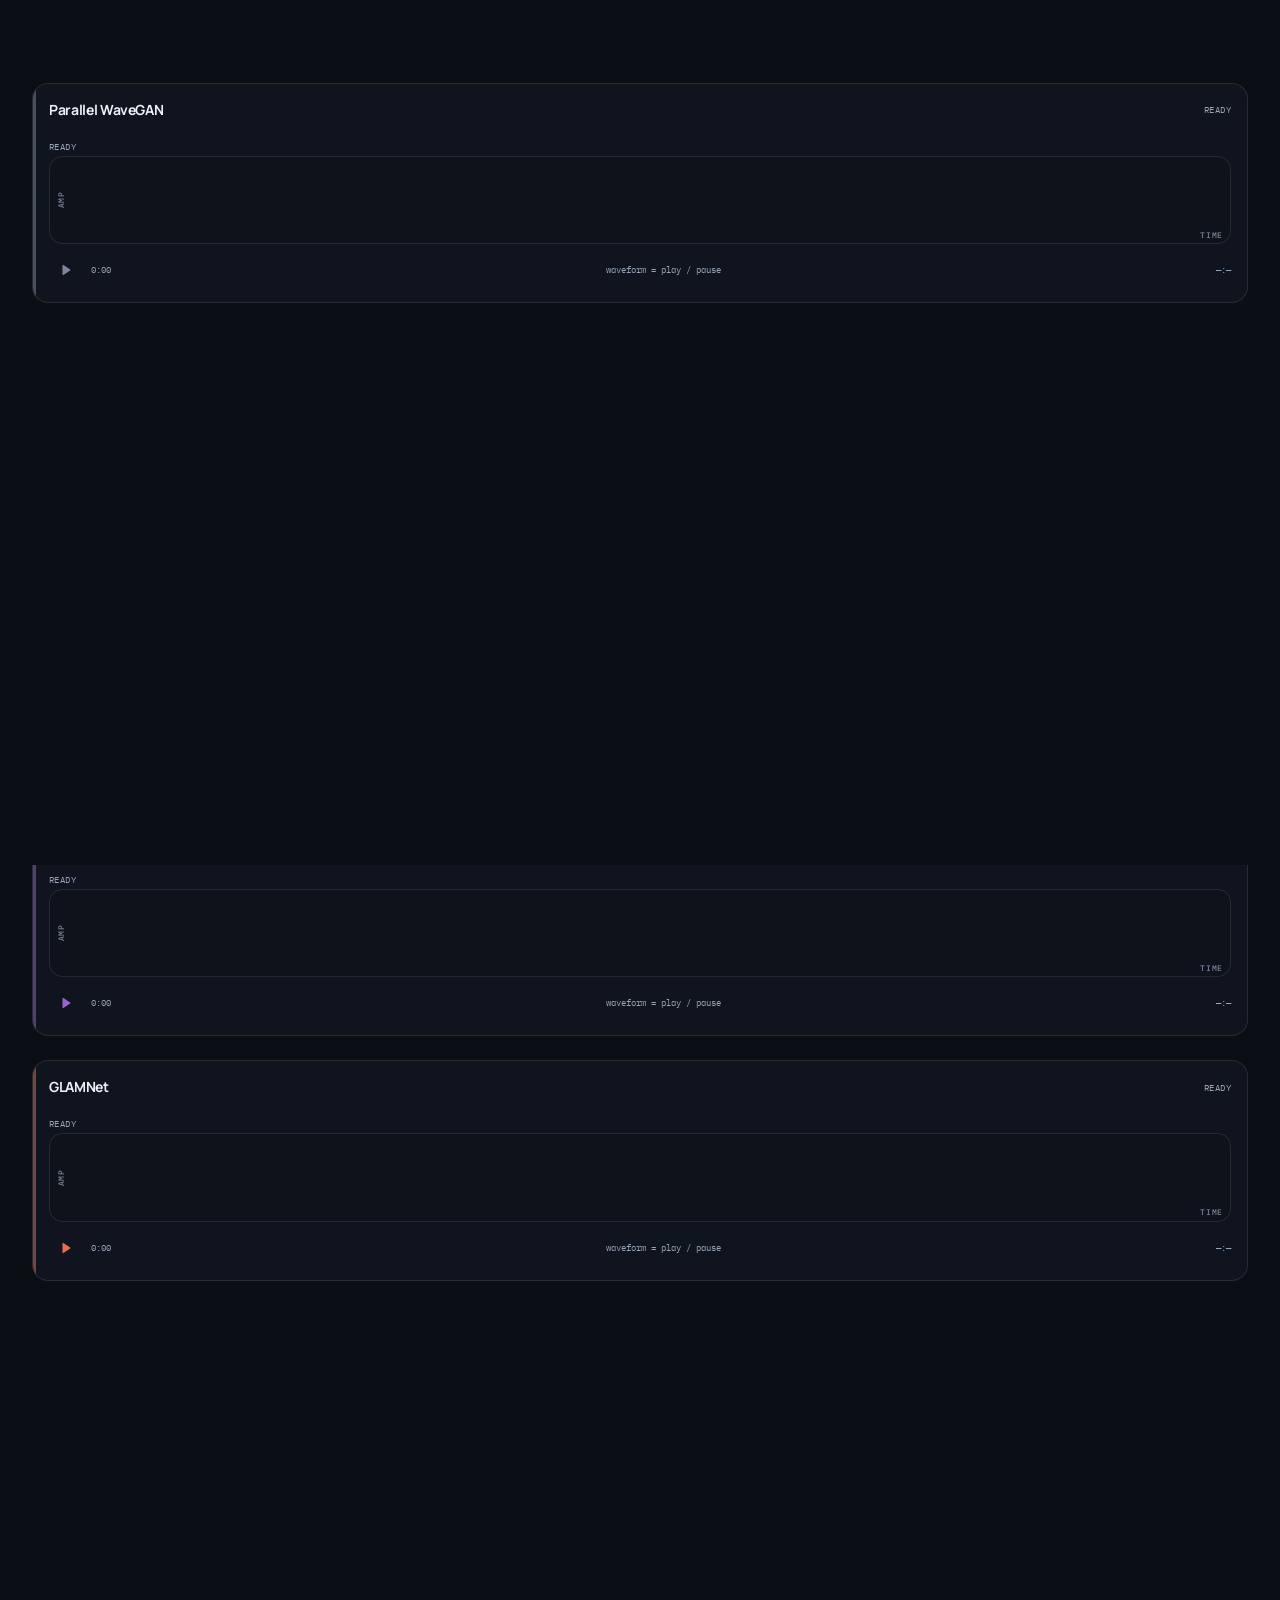
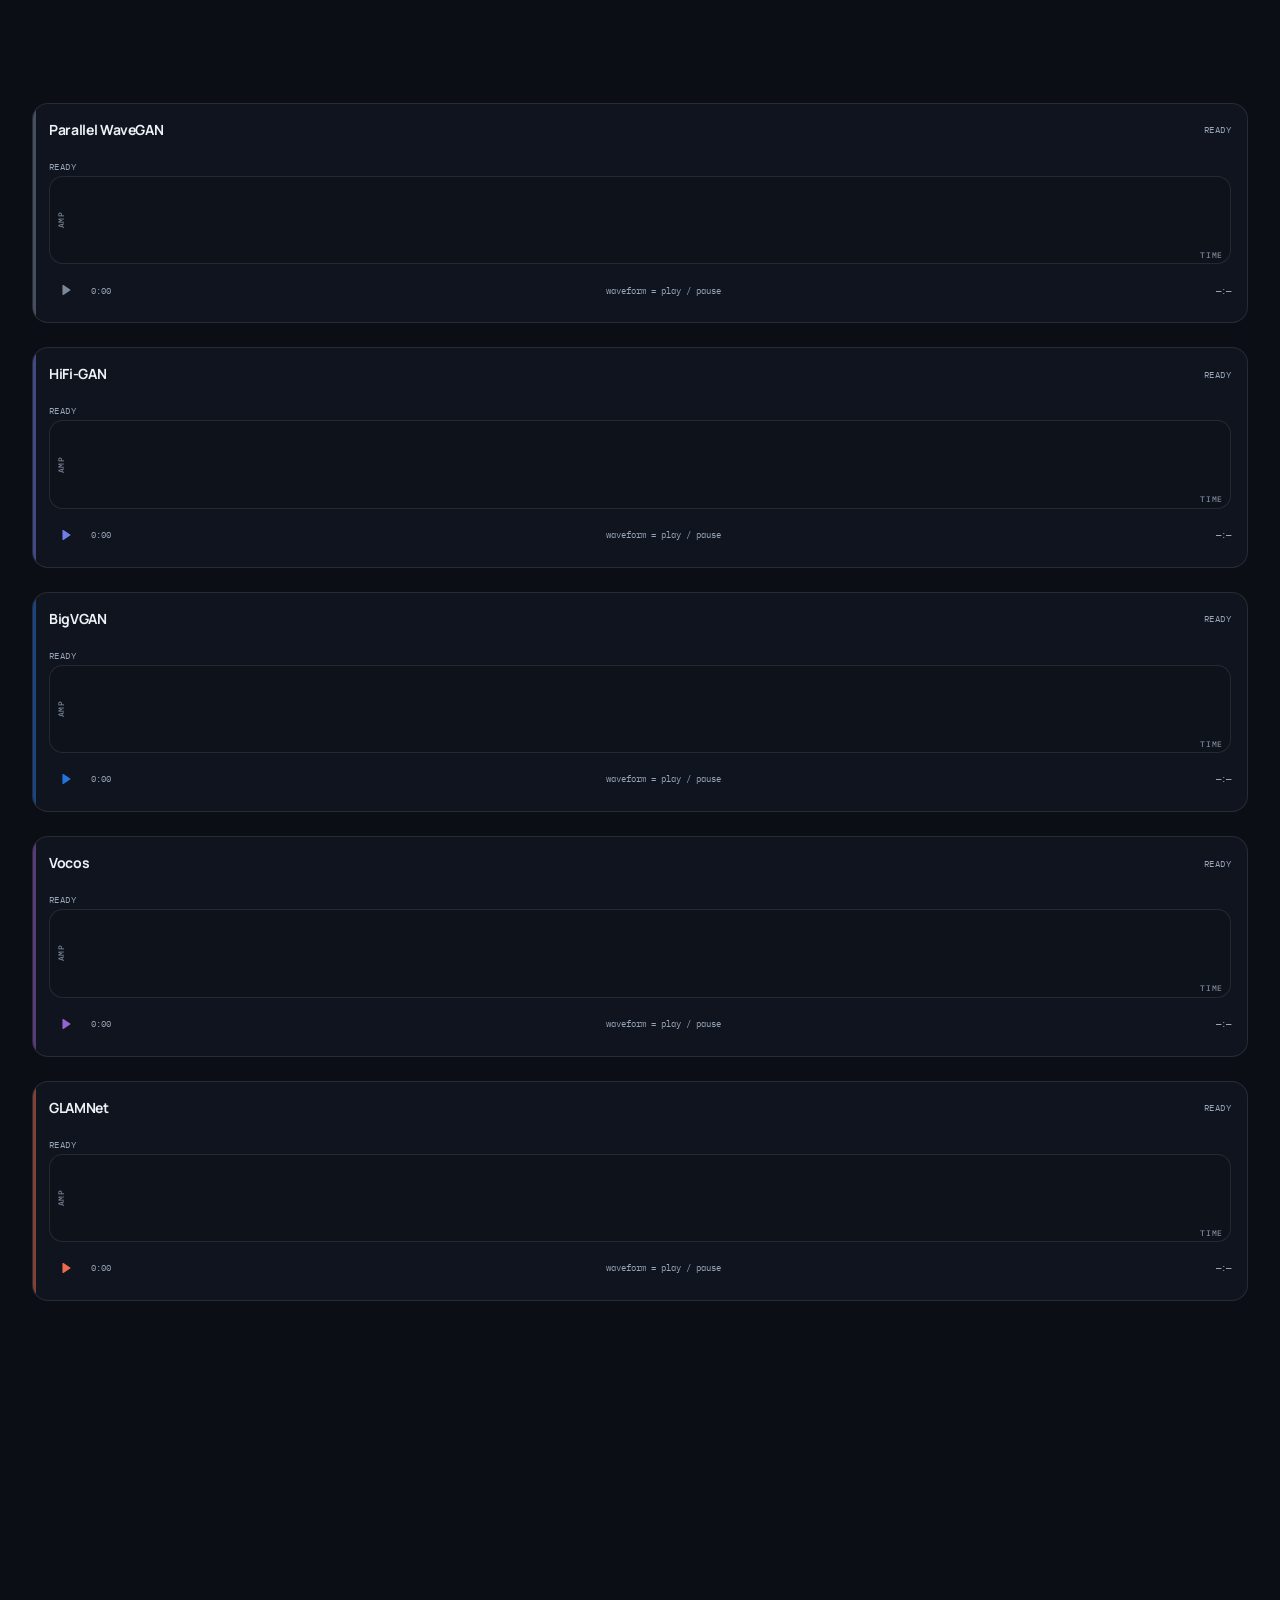
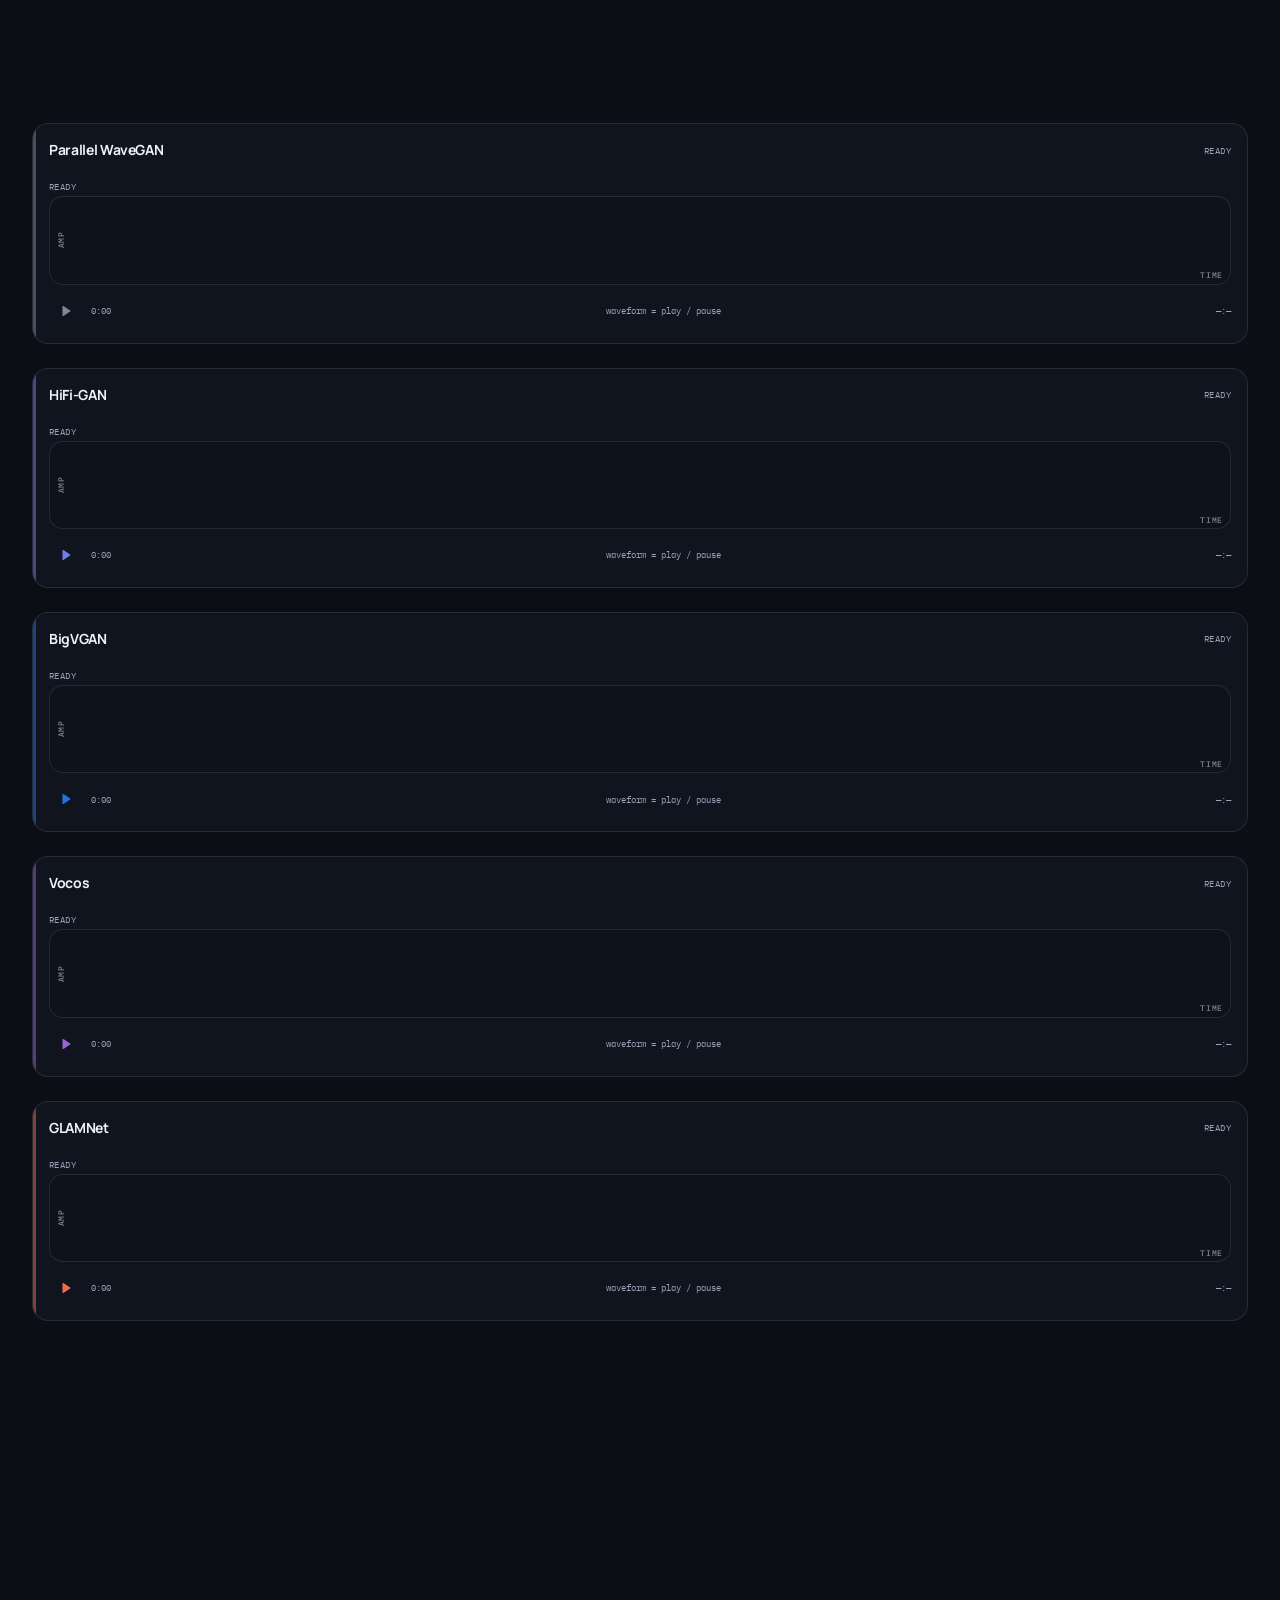
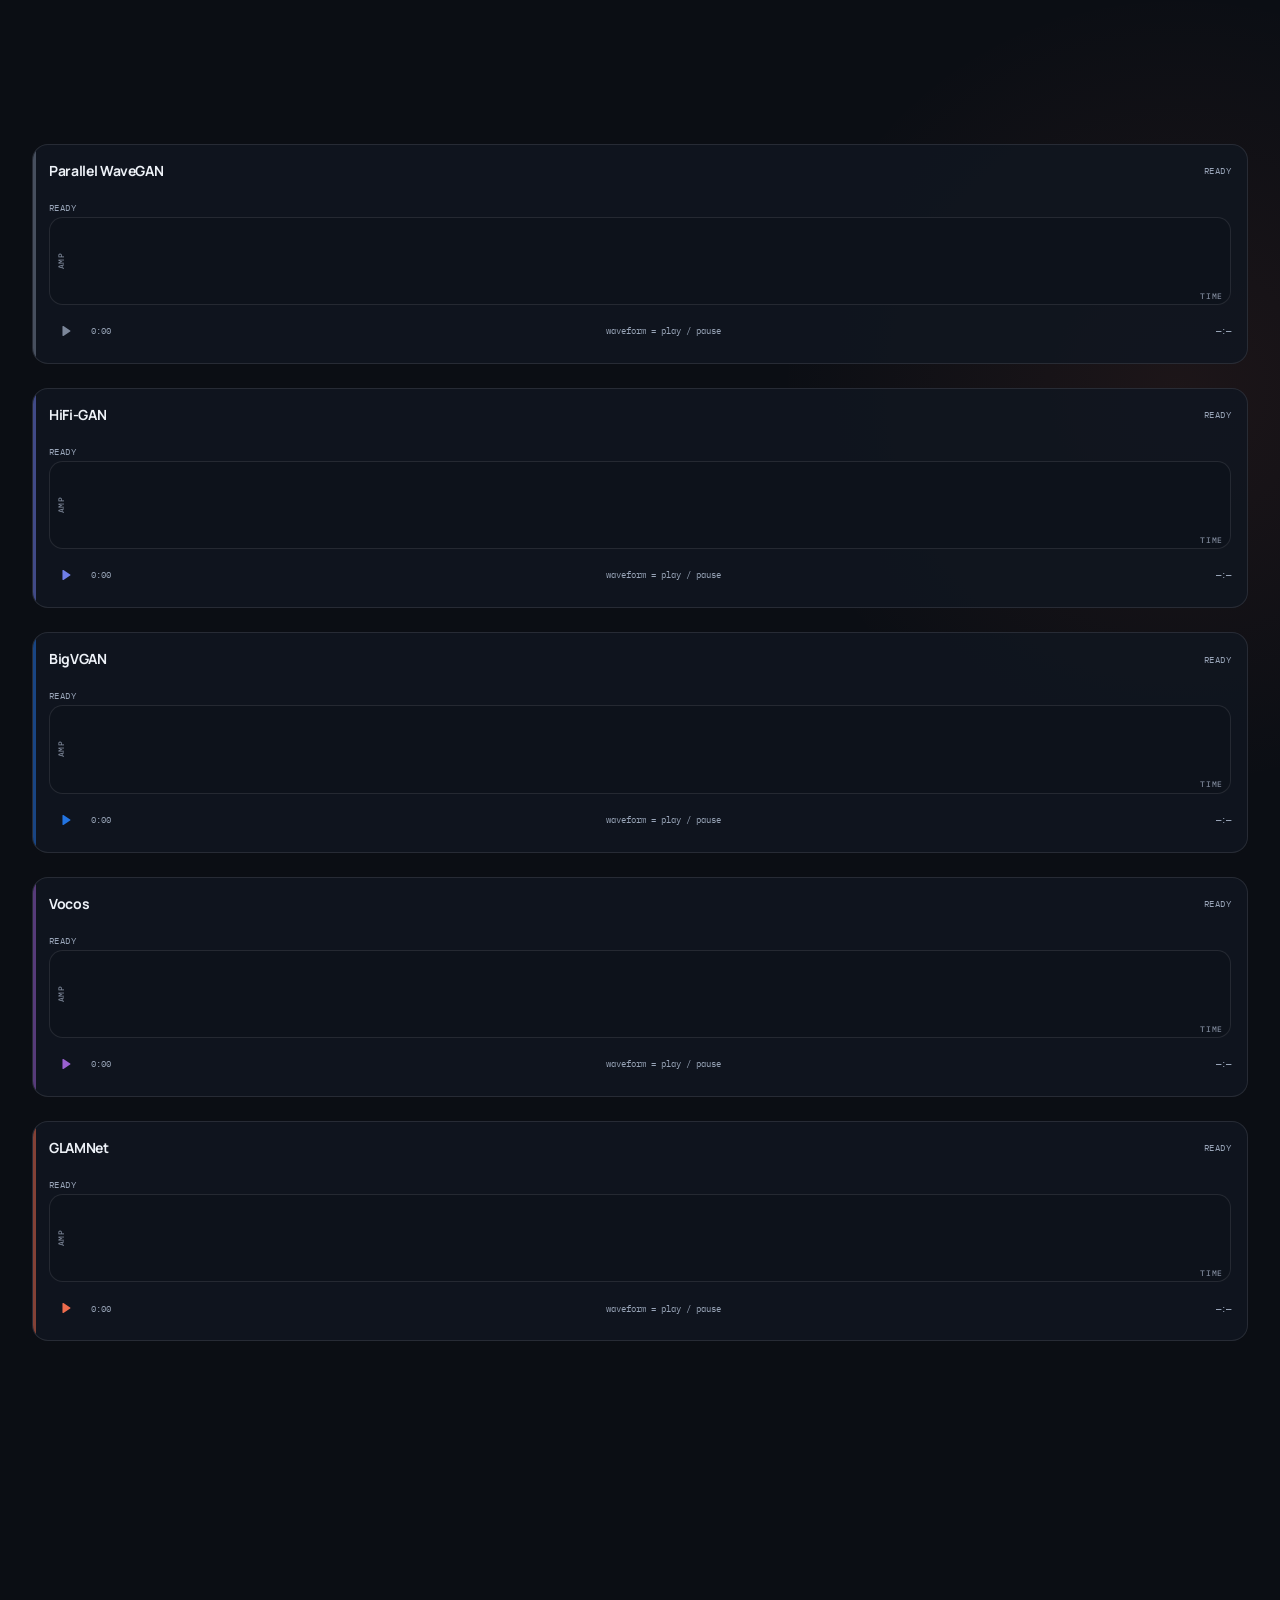
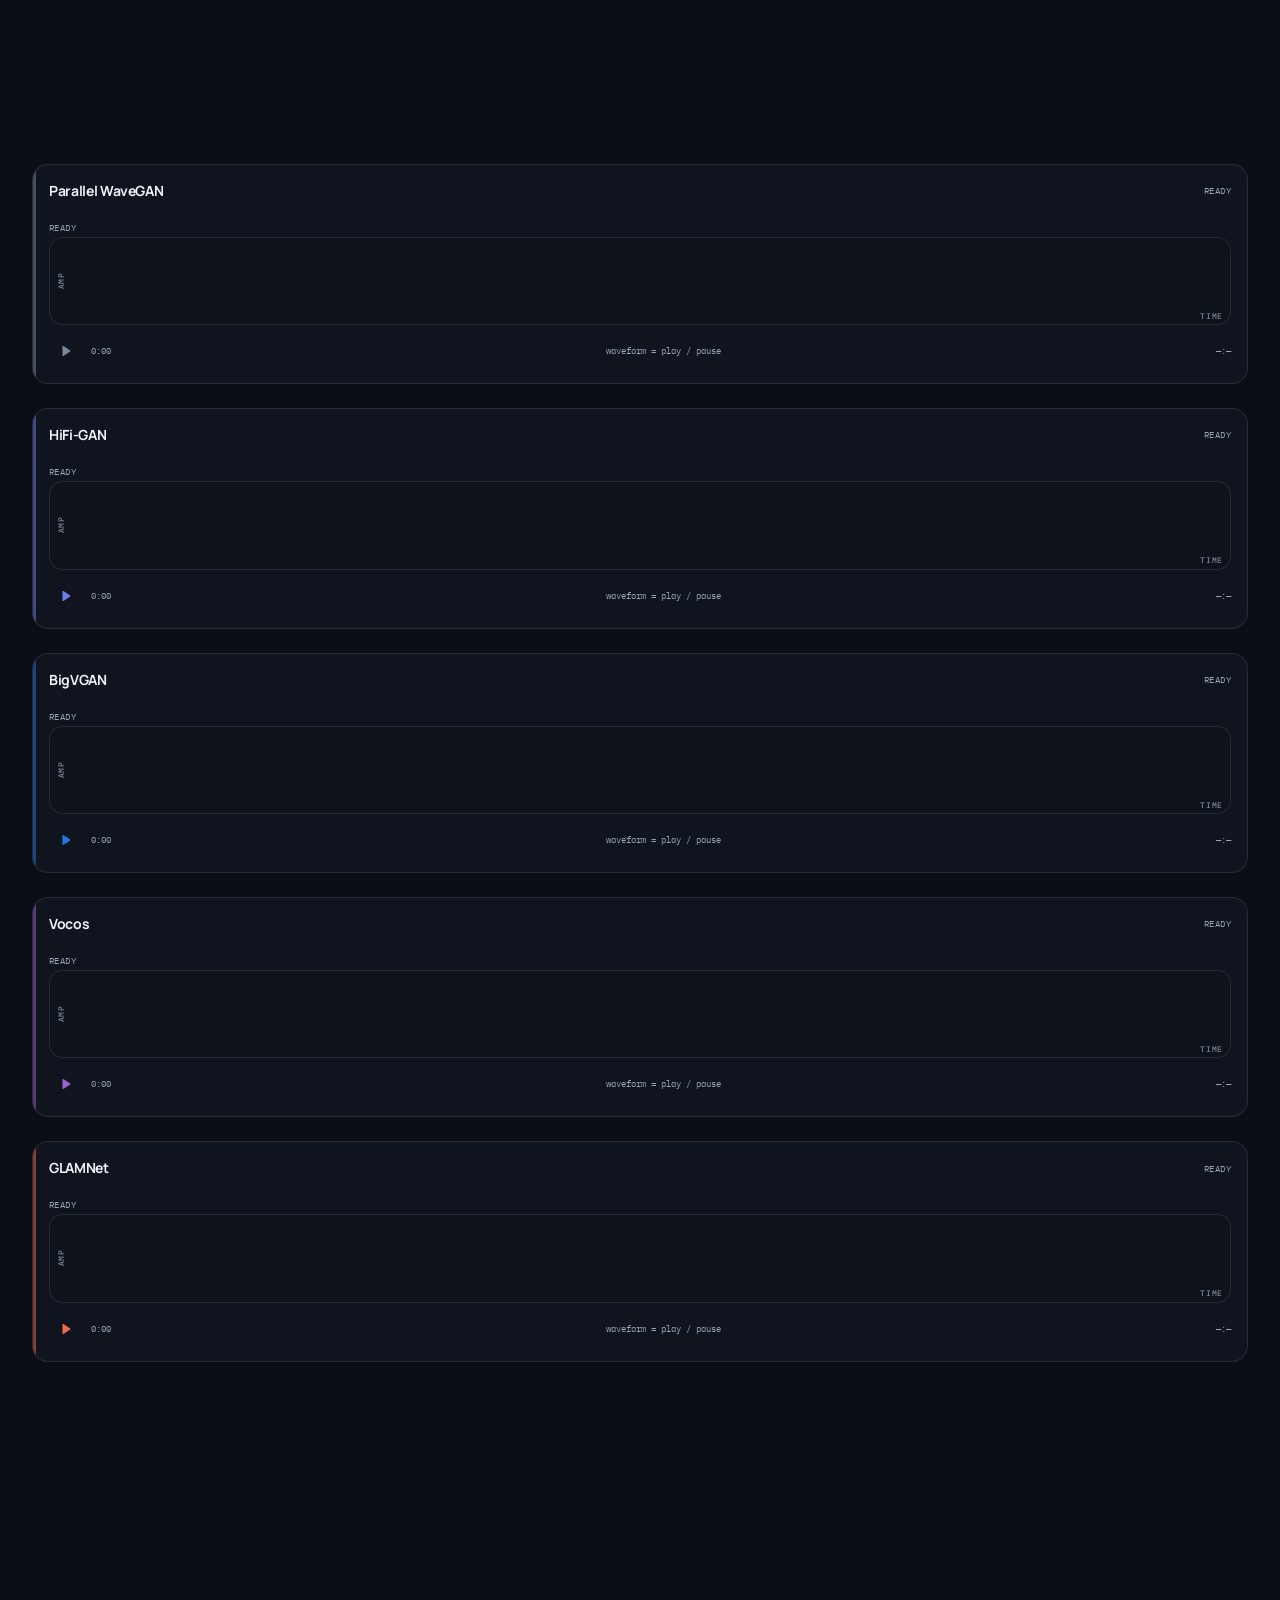
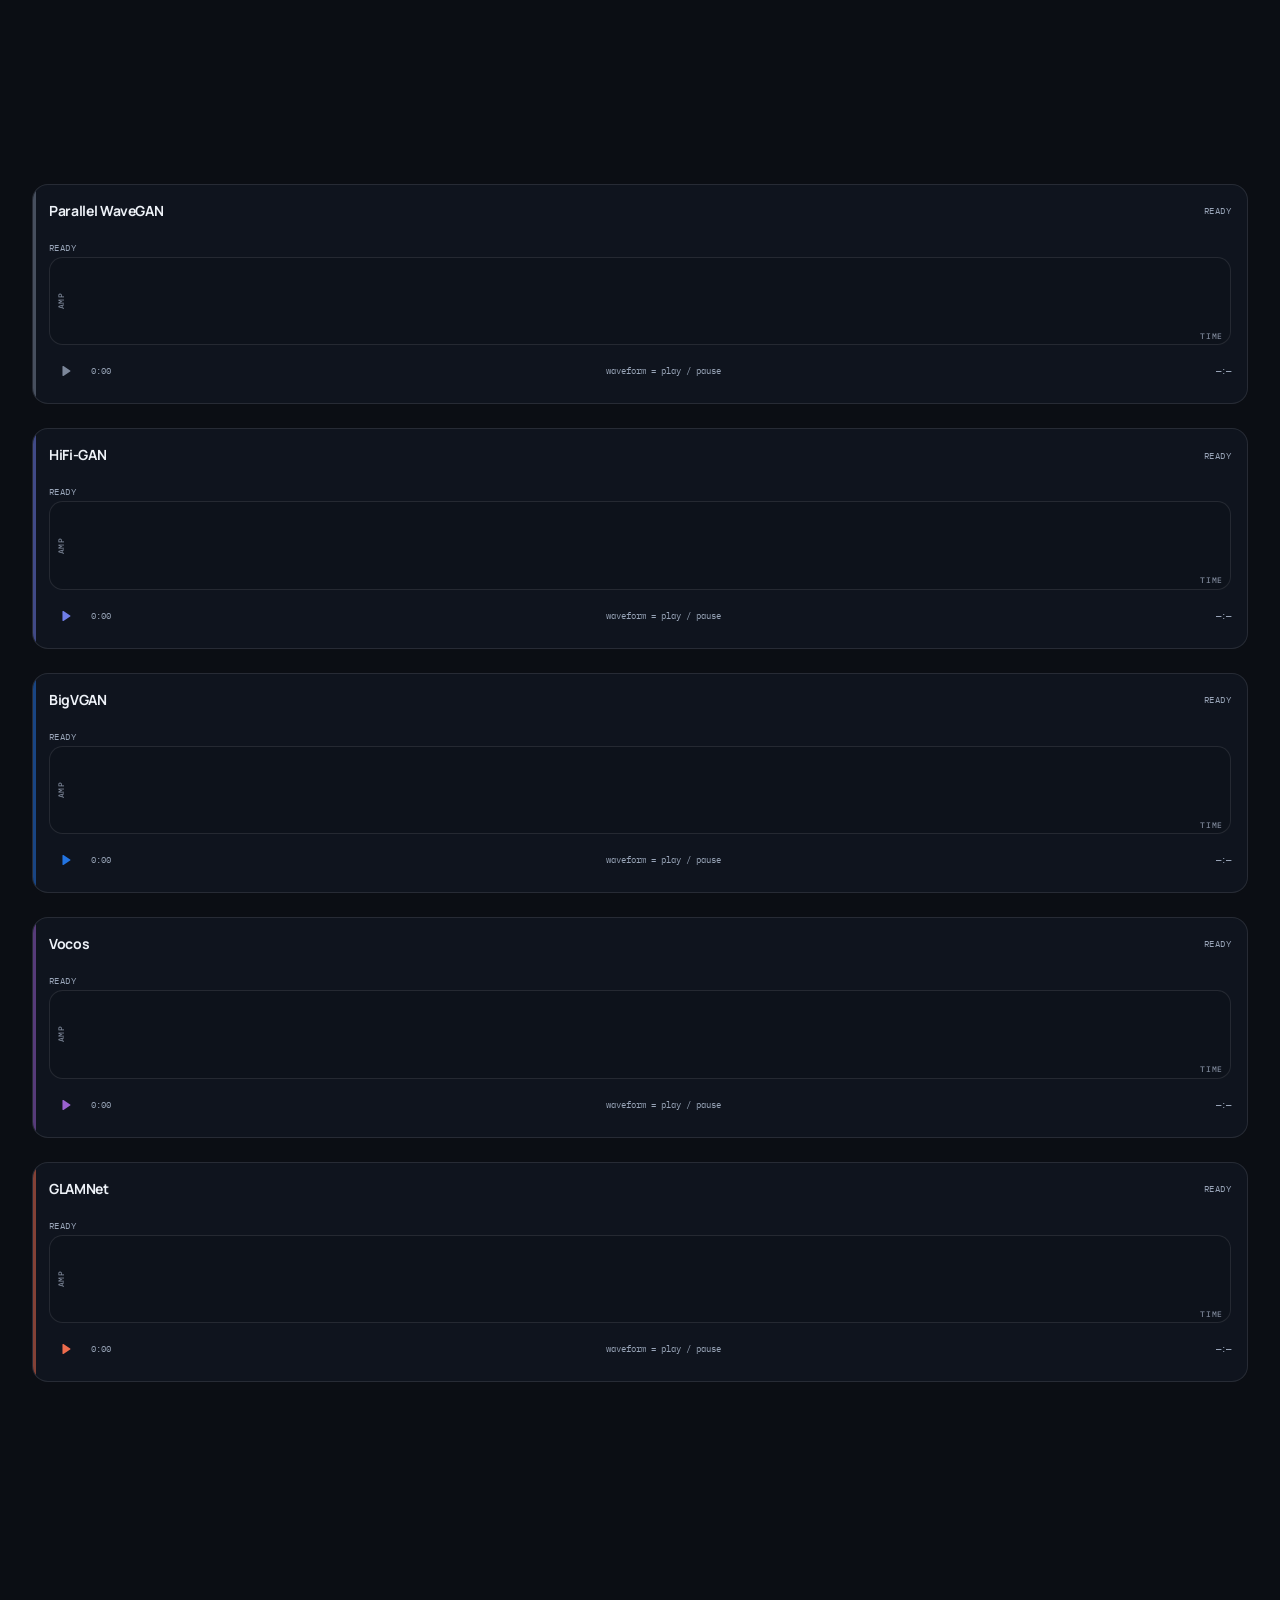
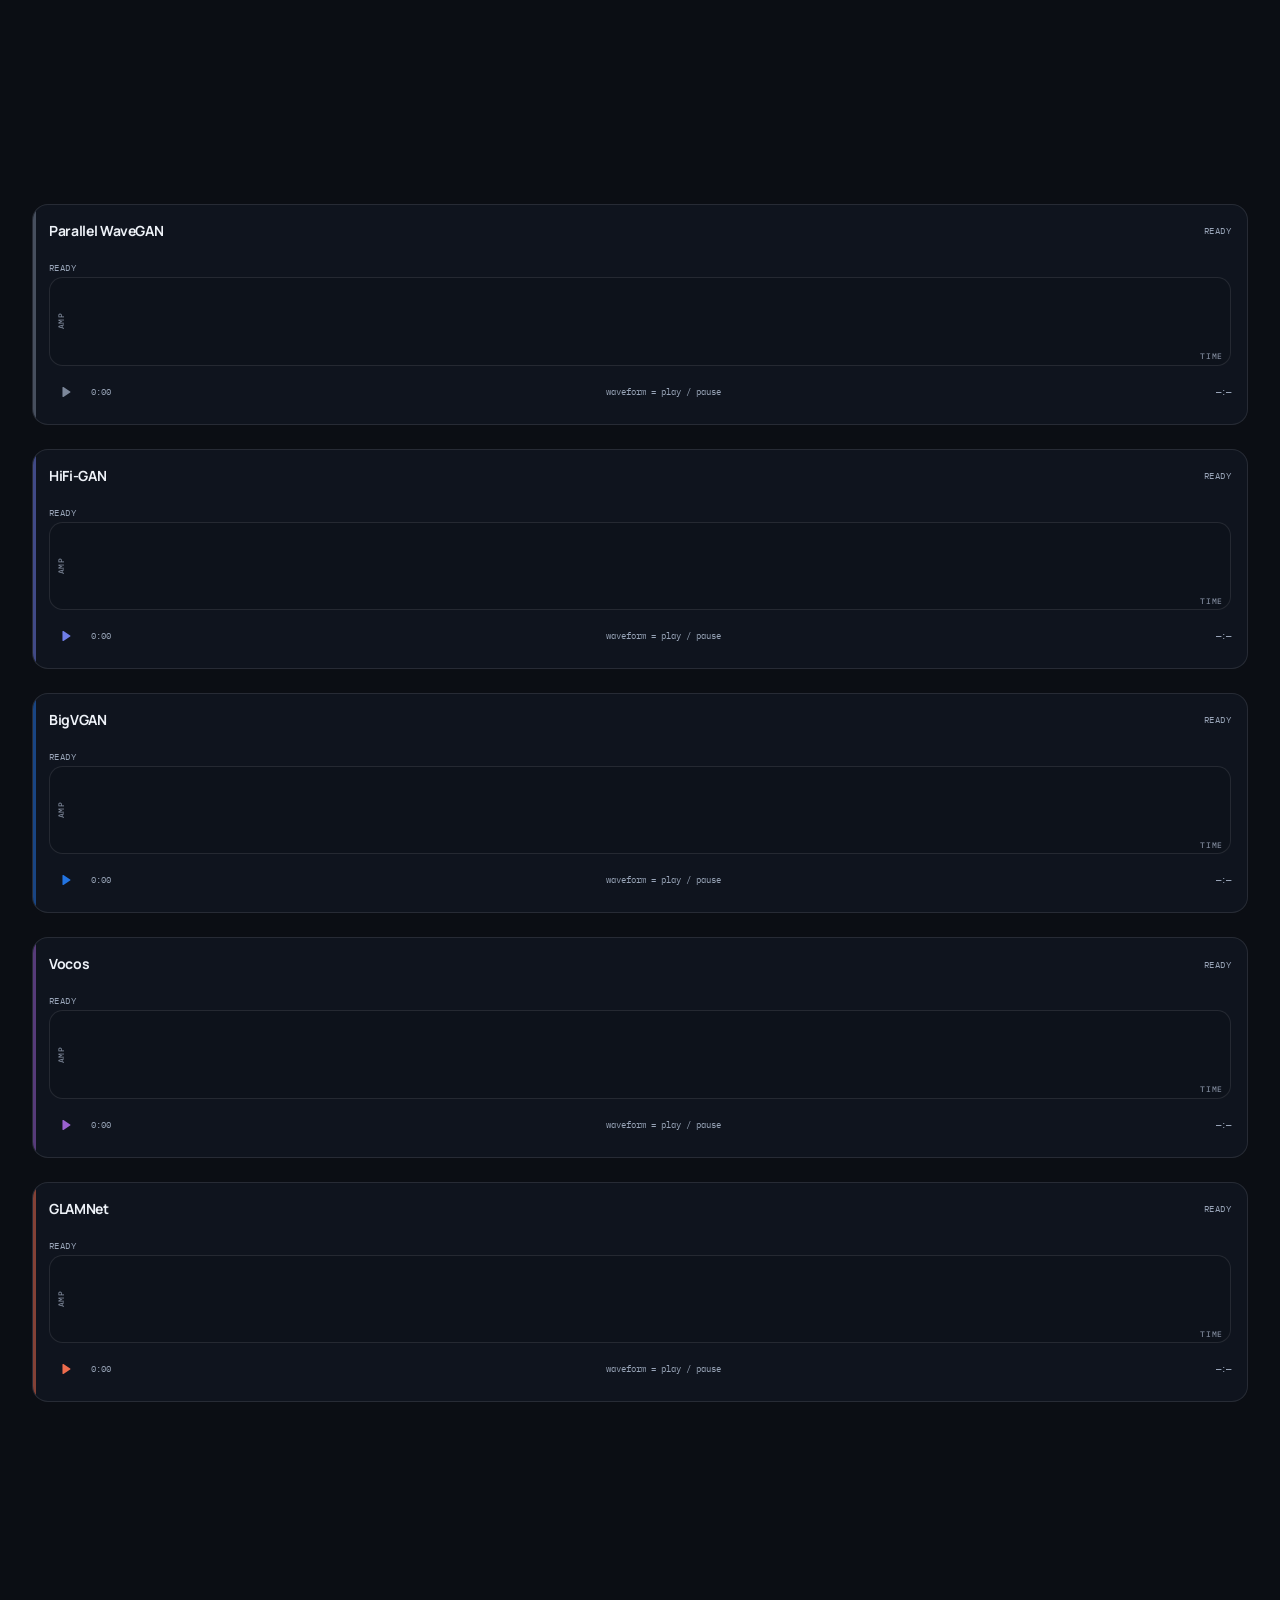
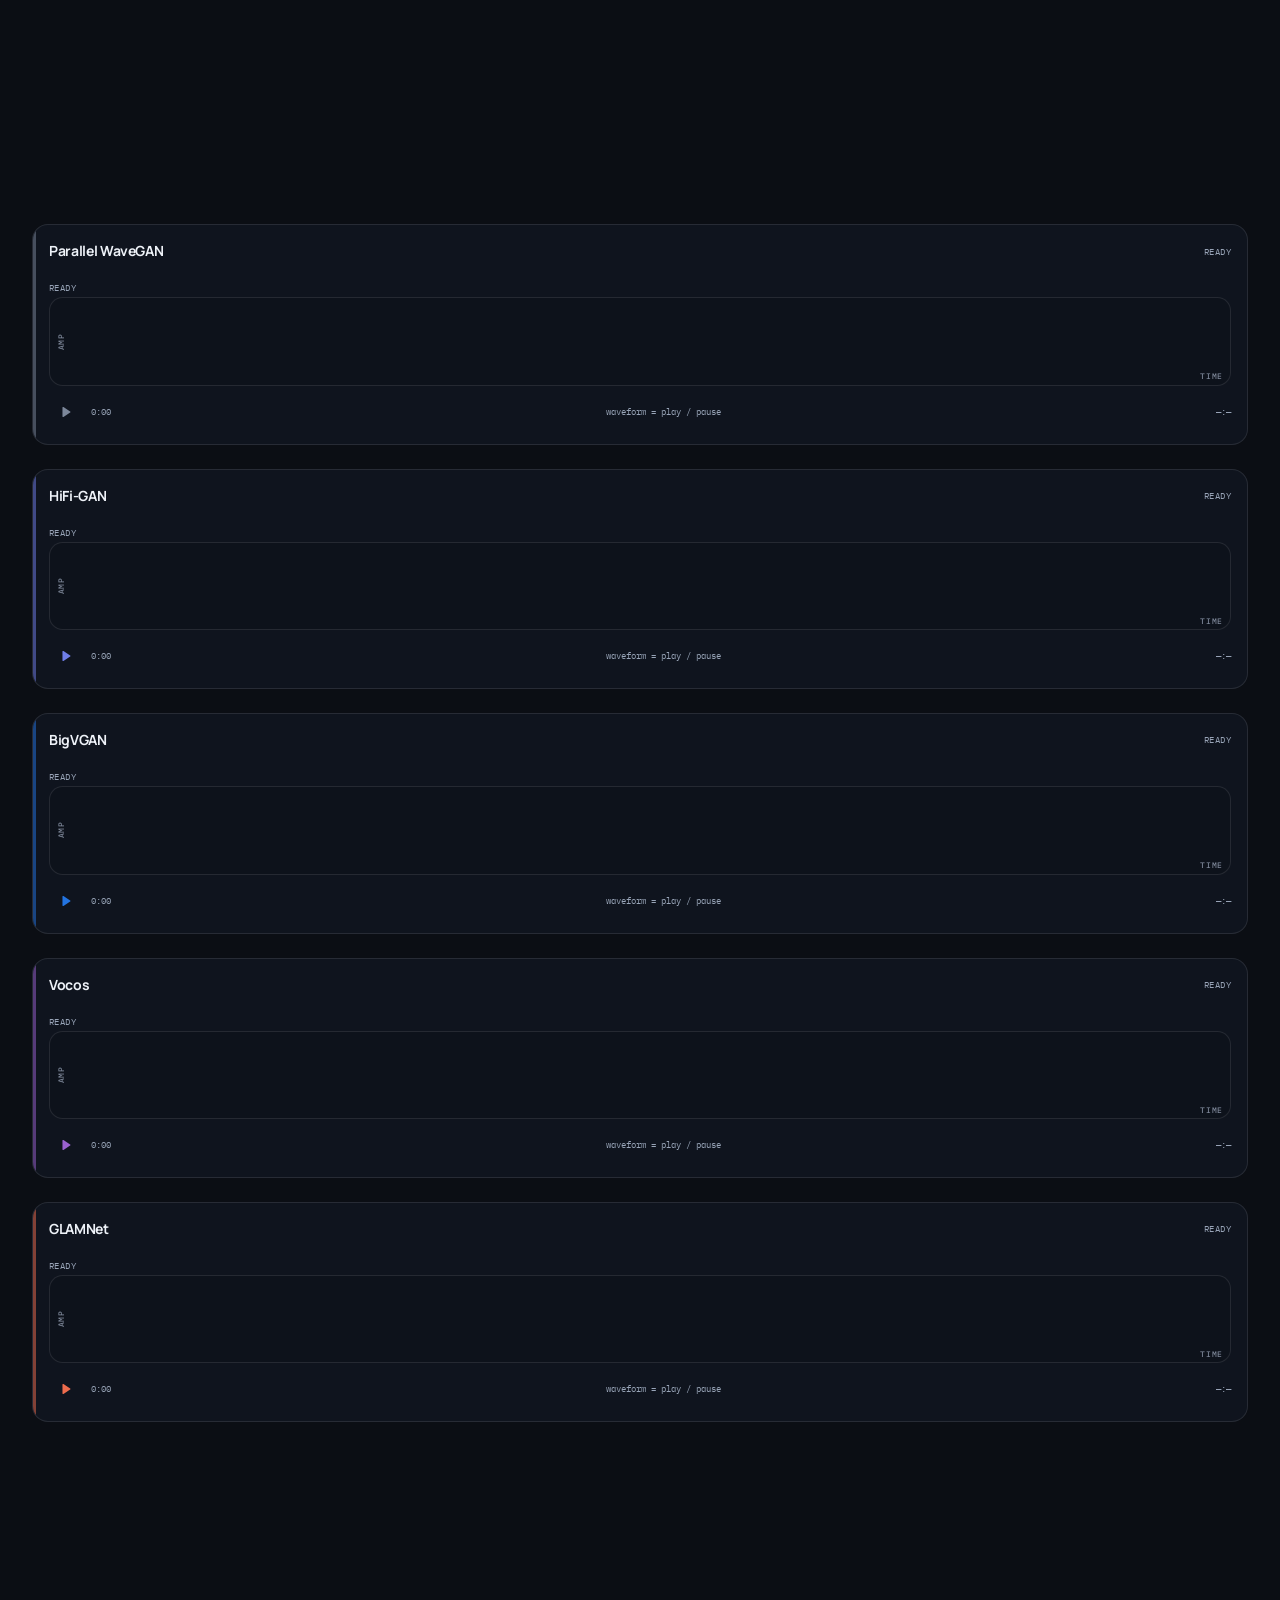
==== commit aba0c144: "Expand audio samples to 25, add language filter, remove acronyms" ====
--- a/demo/index.html
+++ b/demo/index.html
@@ -196,6 +196,18 @@
           <span class="flex items-center gap-2"><i class="size-1.5 rounded-full bg-emerald-500"></i> Actual amplitude trace</span>
         </div>
 
+        
+        <div class="mt-6 mb-2 flex items-center gap-3">
+          <label for="language-filter" class="text-sm font-bold uppercase tracking-wider text-[var(--muted)]">Filter by Language: </label>
+          <select id="language-filter" class="rounded-lg border border-[var(--line)] bg-[var(--panel)] px-3 py-2 text-sm font-semibold shadow-sm focus:border-[var(--accent)] focus:outline-none focus:ring-1 focus:ring-[var(--accent)]">
+            <option value="all">All Languages (25)</option>
+            <option value="Gujarati">Gujarati (5)</option>
+            <option value="Hindi">Hindi (5)</option>
+            <option value="Marathi">Marathi (5)</option>
+            <option value="Tamil">Tamil (5)</option>
+            <option value="Telugu">Telugu (5)</option>
+          </select>
+        </div>
         <div id="indic-samples" class="mt-8 space-y-6"></div>
       </div>
     </section>
@@ -231,12 +243,32 @@
       { folder: 'glamnet', label: 'GLAMNet', code: 'GLM', accent: '#ee6c4d' }
     ];
 
-        const INDIC_SAMPLES = [
-      { id: 'indic_voices_r_val_gujarati_val_3377699720545419_chunk_1_enhanced_260', transcript: '[Transcript pending...]', detail: 'Gujarati' },
-      { id: 'indic_voices_r_val_hindi_val_5348024557537602_chunk_1_enhanced_157', transcript: '[Transcript pending...]', detail: 'Hindi' },
-      { id: 'indic_voices_r_val_marathi_val_562949953429586_chunk_1_enhanced_181', transcript: '[Transcript pending...]', detail: 'Marathi' },
-      { id: 'indic_voices_r_val_tamil_val_3096224743829438_chunk_1_enhanced_237', transcript: '[Transcript pending...]', detail: 'Tamil' },
-      { id: 'indic_voices_r_val_telugu_val_4503599627377984_chunk_5_enhanced_82', transcript: '[Transcript pending...]', detail: 'Telugu' }
+            const INDIC_SAMPLES = [
+      { id: 'indic_voices_r_val_gujarati_val_3377699720634089_chunk_4_enhanced_298', transcript: '[Transcript pending...]', detail: 'Gujarati' },
+      { id: 'indic_voices_r_val_gujarati_val_3377699720638776_chunk_5_enhanced_40', transcript: '[Transcript pending...]', detail: 'Gujarati' },
+      { id: 'indic_voices_r_val_gujarati_val_3377699720545441_chunk_3_enhanced_218', transcript: '[Transcript pending...]', detail: 'Gujarati' },
+      { id: 'indic_voices_r_val_gujarati_val_3377699720586489_chunk_2_enhanced_70', transcript: '[Transcript pending...]', detail: 'Gujarati' },
+      { id: 'indic_voices_r_val_gujarati_val_3377699720595120_chunk_1_enhanced_330', transcript: '[Transcript pending...]', detail: 'Gujarati' },
+      { id: 'indic_voices_r_val_hindi_val_5348024557708431_chunk_11_enhanced_69', transcript: '[Transcript pending...]', detail: 'Hindi' },
+      { id: 'indic_voices_r_val_hindi_val_5348024557680704_chunk_7_enhanced_112', transcript: '[Transcript pending...]', detail: 'Hindi' },
+      { id: 'indic_voices_r_val_hindi_val_5348024557629280_chunk_1_enhanced_99', transcript: '[Transcript pending...]', detail: 'Hindi' },
+      { id: 'indic_voices_r_val_hindi_val_5348024557698966_chunk_6_enhanced_175', transcript: '[Transcript pending...]', detail: 'Hindi' },
+      { id: 'indic_voices_r_val_hindi_val_5348024557637479_chunk_8_enhanced_17', transcript: '[Transcript pending...]', detail: 'Hindi' },
+      { id: 'indic_voices_r_val_marathi_val_562949953538091_chunk_6_enhanced_140', transcript: '[Transcript pending...]', detail: 'Marathi' },
+      { id: 'indic_voices_r_val_marathi_val_562949953543536_chunk_2_enhanced_159', transcript: '[Transcript pending...]', detail: 'Marathi' },
+      { id: 'indic_voices_r_val_marathi_val_562949953556471_chunk_1_enhanced_141', transcript: '[Transcript pending...]', detail: 'Marathi' },
+      { id: 'indic_voices_r_val_marathi_val_562949953487998_chunk_1_enhanced_125', transcript: '[Transcript pending...]', detail: 'Marathi' },
+      { id: 'indic_voices_r_val_marathi_val_562949953511276_chunk_5_enhanced_171', transcript: '[Transcript pending...]', detail: 'Marathi' },
+      { id: 'indic_voices_r_val_tamil_val_3096224743890565_chunk_2_enhanced_142', transcript: '[Transcript pending...]', detail: 'Tamil' },
+      { id: 'indic_voices_r_val_tamil_val_3096224744143465_chunk_3_enhanced_209', transcript: '[Transcript pending...]', detail: 'Tamil' },
+      { id: 'indic_voices_r_val_tamil_val_3096224743978107_chunk_1_enhanced_197', transcript: '[Transcript pending...]', detail: 'Tamil' },
+      { id: 'indic_voices_r_val_tamil_val_3096224744040929_chunk_3_enhanced_37', transcript: '[Transcript pending...]', detail: 'Tamil' },
+      { id: 'indic_voices_r_val_tamil_val_3096224743890593_chunk_17_enhanced_145', transcript: '[Transcript pending...]', detail: 'Tamil' },
+      { id: 'indic_voices_r_val_telugu_val_4503599627470423_chunk_1_enhanced_1', transcript: '[Transcript pending...]', detail: 'Telugu' },
+      { id: 'indic_voices_r_val_telugu_val_4503599627472764_chunk_1_enhanced_109', transcript: '[Transcript pending...]', detail: 'Telugu' },
+      { id: 'indic_voices_r_val_telugu_val_4503599627407267_chunk_11_enhanced_101', transcript: '[Transcript pending...]', detail: 'Telugu' },
+      { id: 'indic_voices_r_val_telugu_val_4503599627621480_chunk_28_enhanced_156', transcript: '[Transcript pending...]', detail: 'Telugu' },
+      { id: 'indic_voices_r_val_telugu_val_4503599627472776_chunk_1_enhanced_81', transcript: '[Transcript pending...]', detail: 'Telugu' },
     ];
 
     
@@ -248,15 +280,16 @@
 
     let playerCount = 0;
 
-    function playerMarkup({ src, label, code, accent, context }) {
+        function playerMarkup({ src, label, accent, context }) {
       const id = `audio-player-${++playerCount}`;
       return `
         <article class="player-card rounded-2xl p-4" style="--player-accent: ${accent}" data-audio-player data-src="${src}" data-context="${context}">
           <div class="mb-3 flex items-center justify-between gap-3">
             <div class="flex min-w-0 items-center gap-2.5">
-              <span class="method-code rounded-md px-2 py-1 text-[0.58rem] font-semibold tracking-wider">${code}</span>
               <h4 class="truncate text-sm font-bold tracking-tight">${label}</h4>
             </div>
+            <span class="player-state text-[0.56rem] uppercase tracking-wider" aria-live="polite">Ready</span>
+          </div>
             <span class="player-state text-[0.56rem] uppercase tracking-wider" aria-live="polite">Ready</span>
           </div>
 
@@ -282,19 +315,18 @@
         </article>`;
     }
 
-        function renderSamples() {
+            function renderSamples() {
       const container = document.getElementById('indic-samples');
       container.innerHTML = INDIC_SAMPLES.map((sample, sampleIndex) => {
         const players = METHODS.map(method => playerMarkup({
           src: `samples/indic/${method.folder}/${sample.id}.wav`,
           label: method.label,
-          code: method.code,
           accent: method.accent,
           context: sample.id
         })).join('');
 
         return `
-          <article id="sample-${sample.id}" class="sample-set reveal scroll-mt-28 rounded-3xl p-4 sm:p-6 lg:p-7">
+          <article id="sample-${sample.id}" data-language="${sample.detail}" class="sample-set reveal scroll-mt-28 rounded-3xl p-4 sm:p-6 lg:p-7">
             <header class="mb-6 flex items-start gap-4 border-b border-[var(--line)] pb-5">
               <span class="sample-index grid size-10 shrink-0 place-items-center rounded-xl text-[0.63rem] font-semibold">${String(sampleIndex + 1).padStart(2, '0')}</span>
               <div>
@@ -766,7 +798,18 @@
     setupLazyWaveforms();
     setupPageProgress();
     setupBackToTop();
-    setupSectionLinks();
+        setupSectionLinks();
+
+    document.getElementById('language-filter').addEventListener('change', (e) => {
+      const lang = e.target.value;
+      document.querySelectorAll('.sample-set').forEach(el => {
+        if (lang === 'all' || el.dataset.language === lang) {
+          el.style.display = 'block';
+        } else {
+          el.style.display = 'none';
+        }
+      });
+    });
 
     if (window.location.hash) {
       requestAnimationFrame(() => {
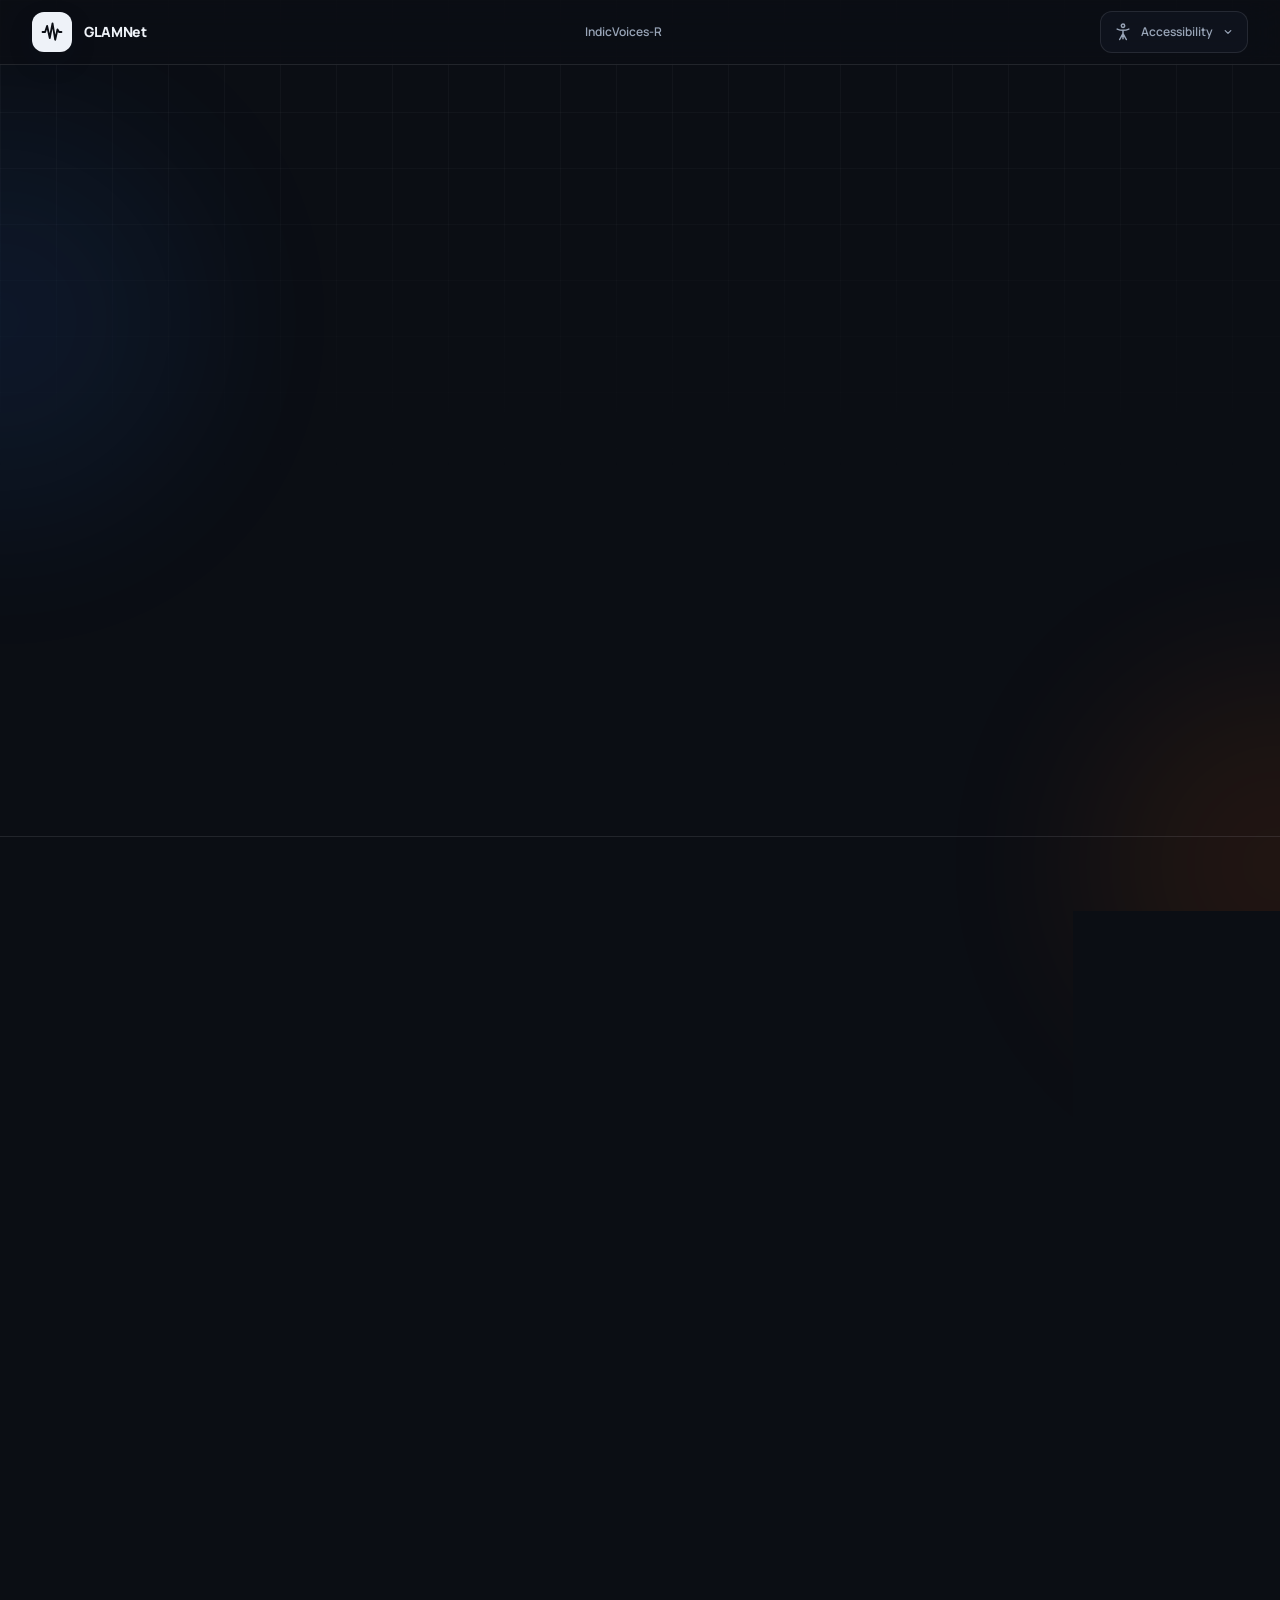
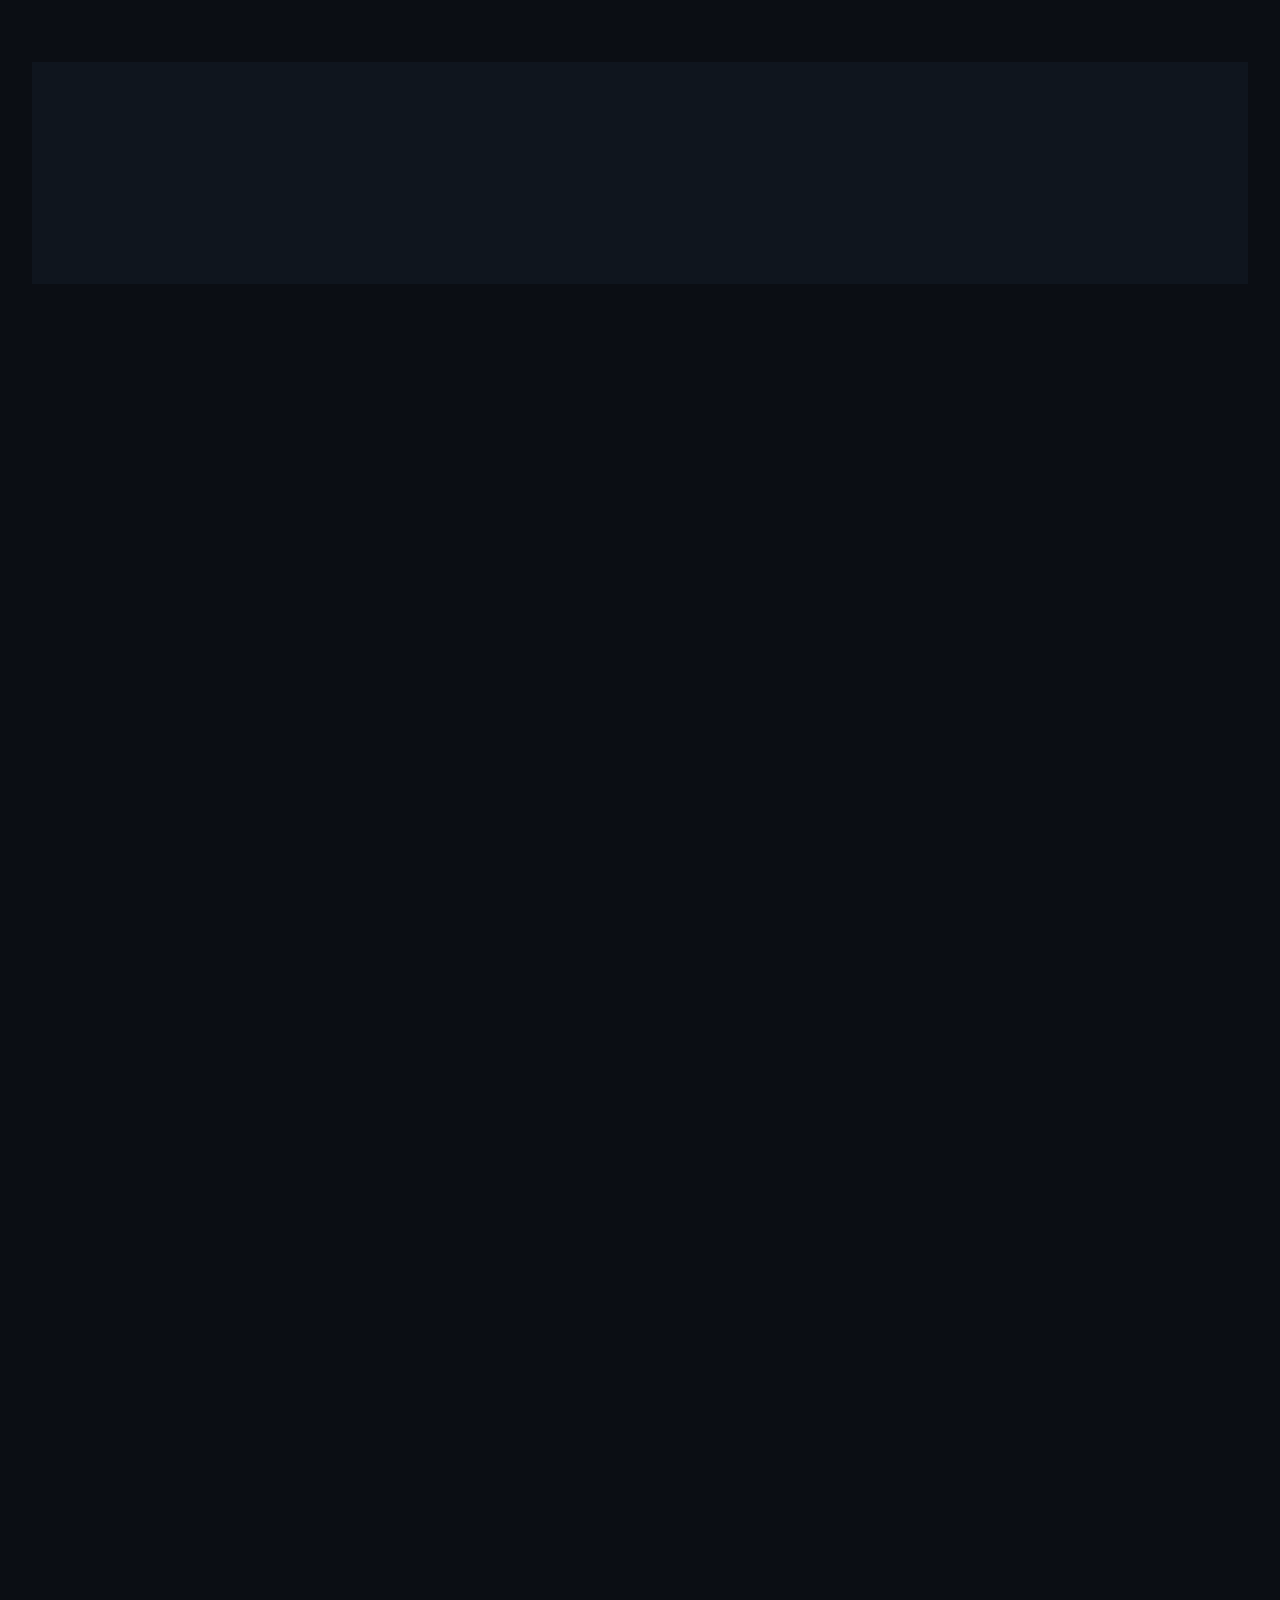
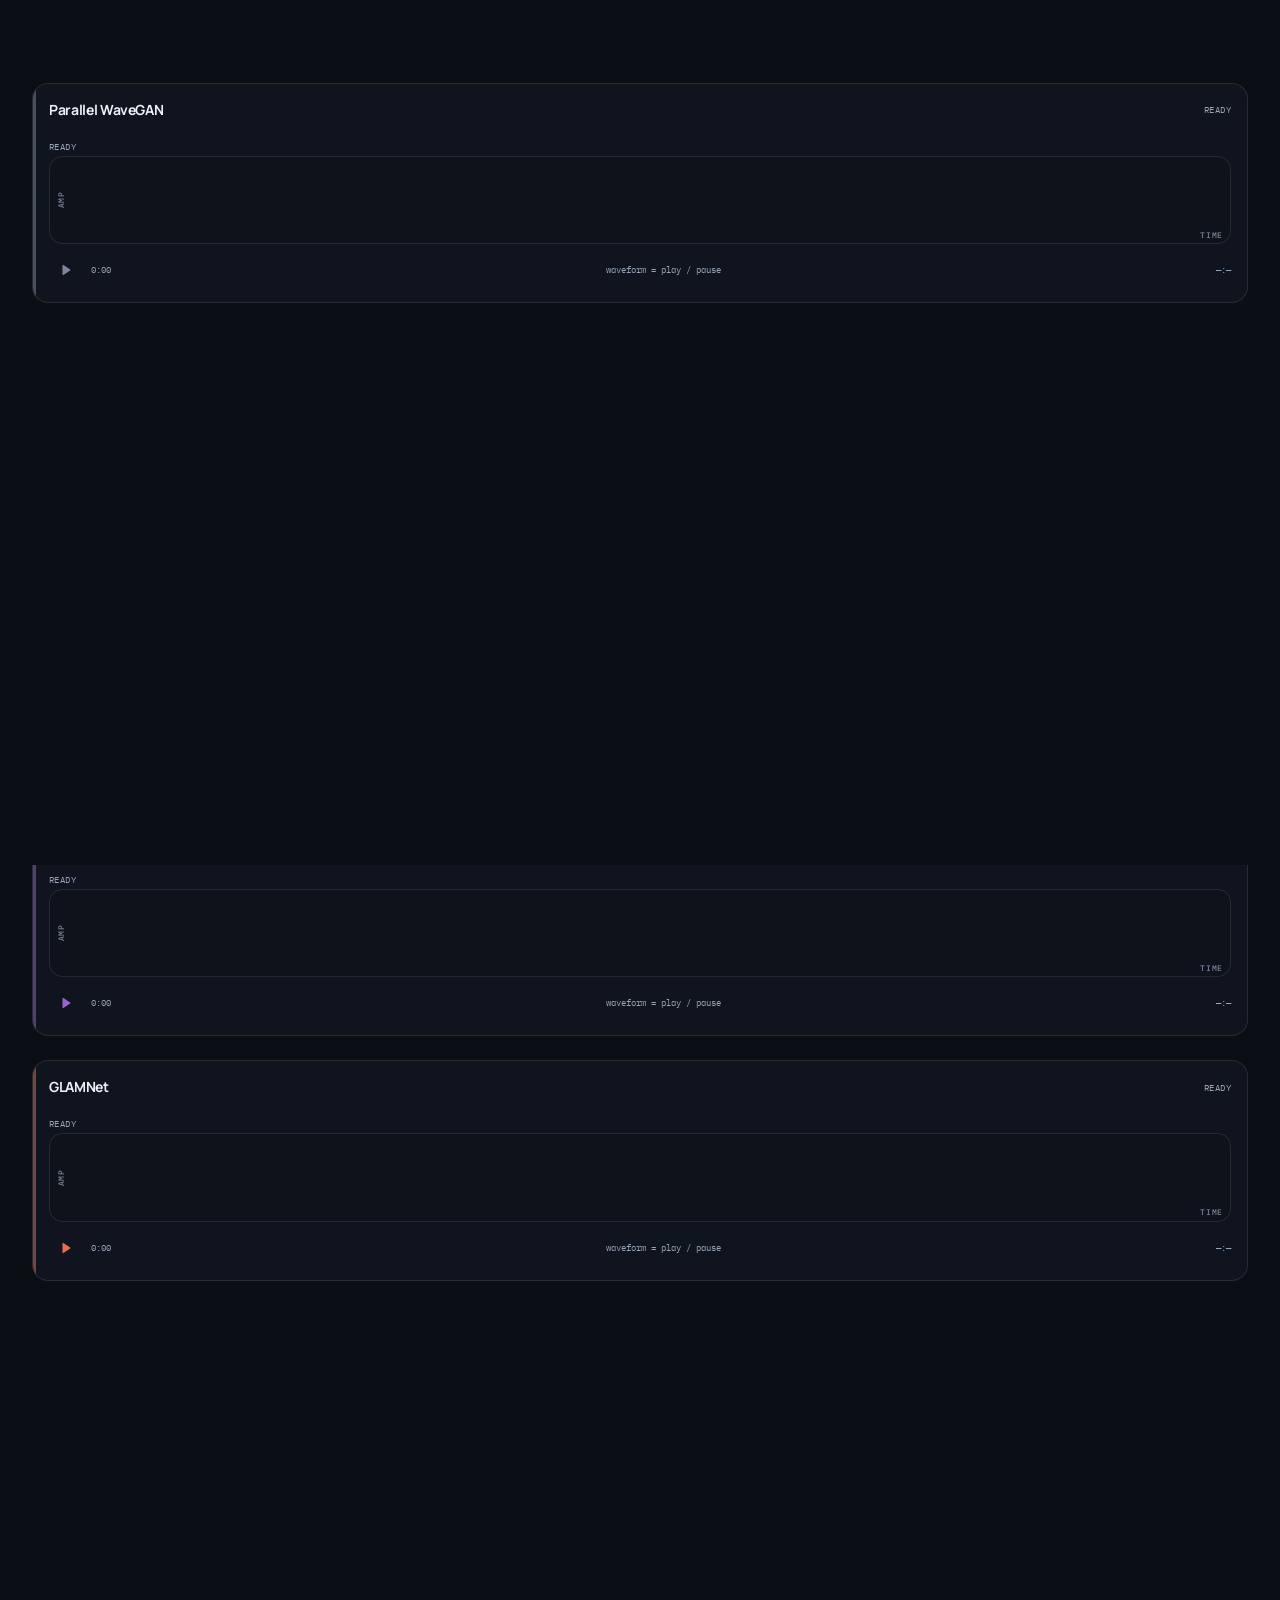
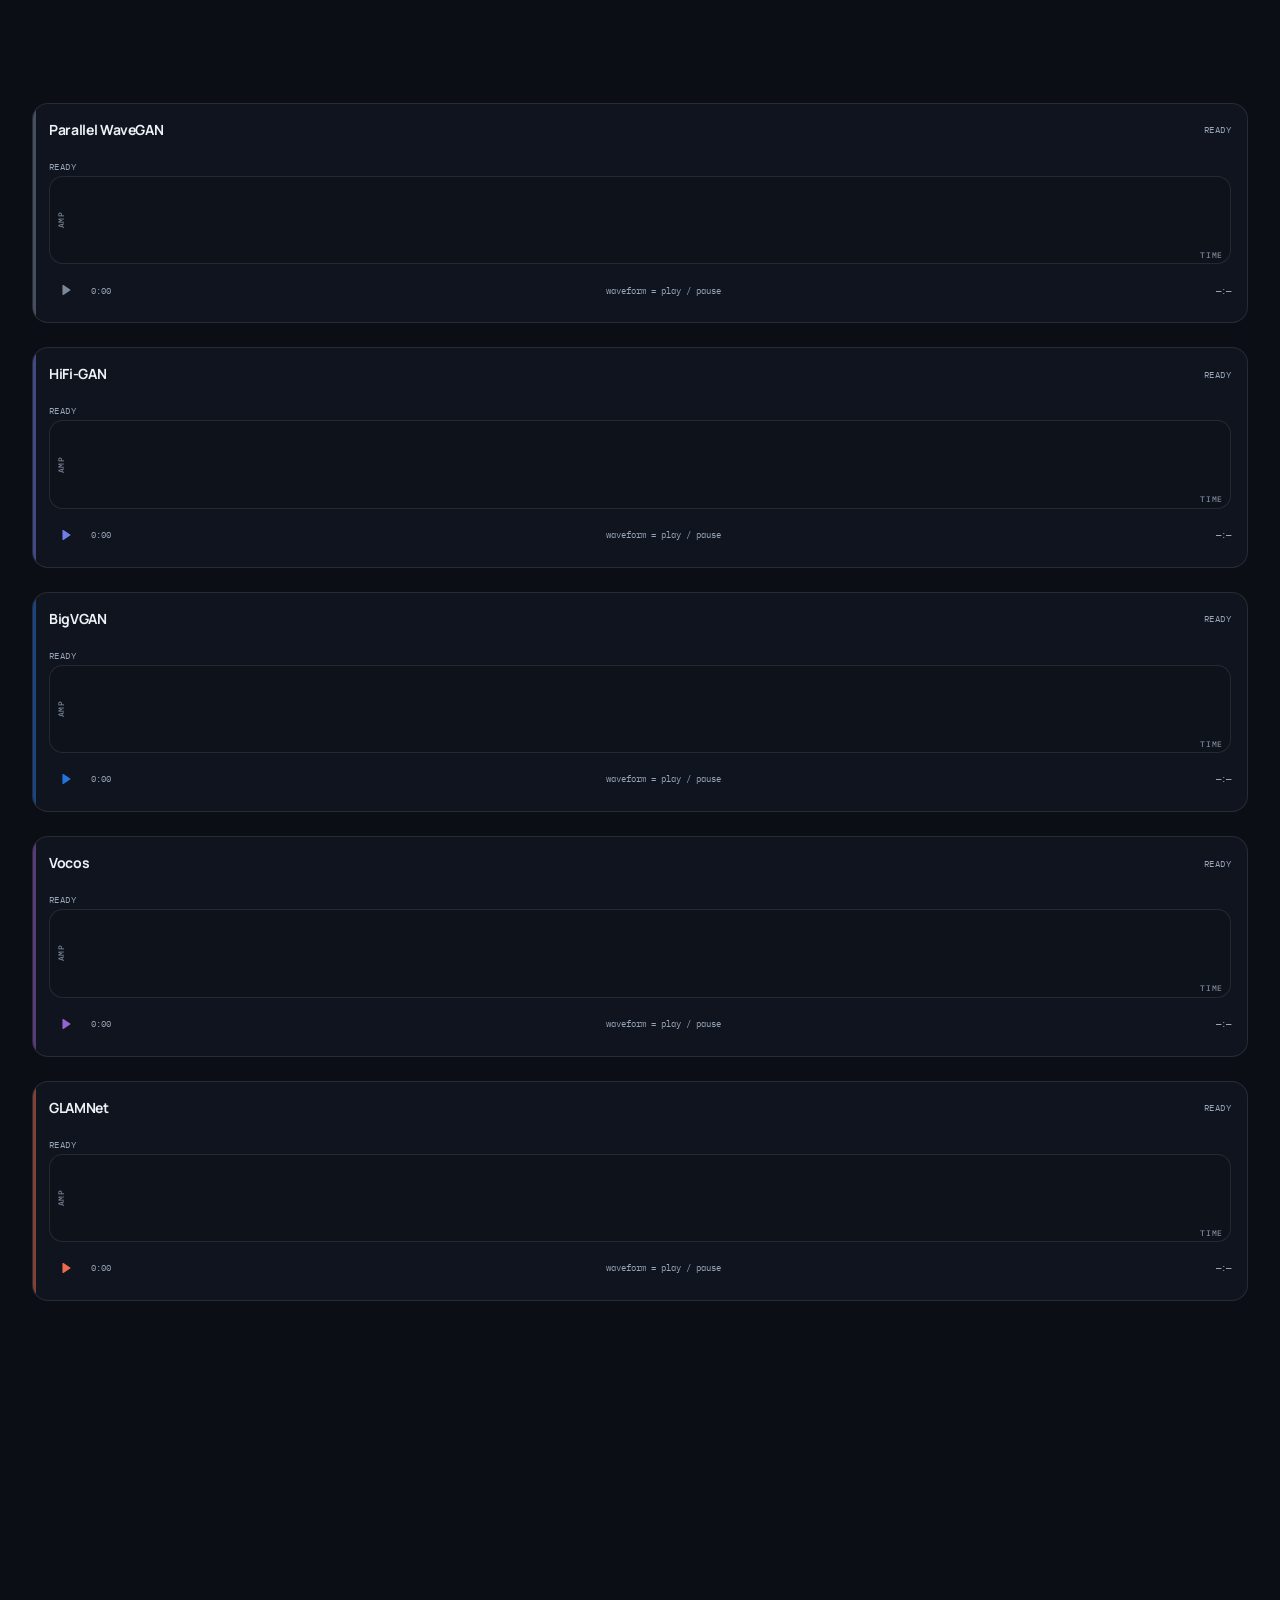
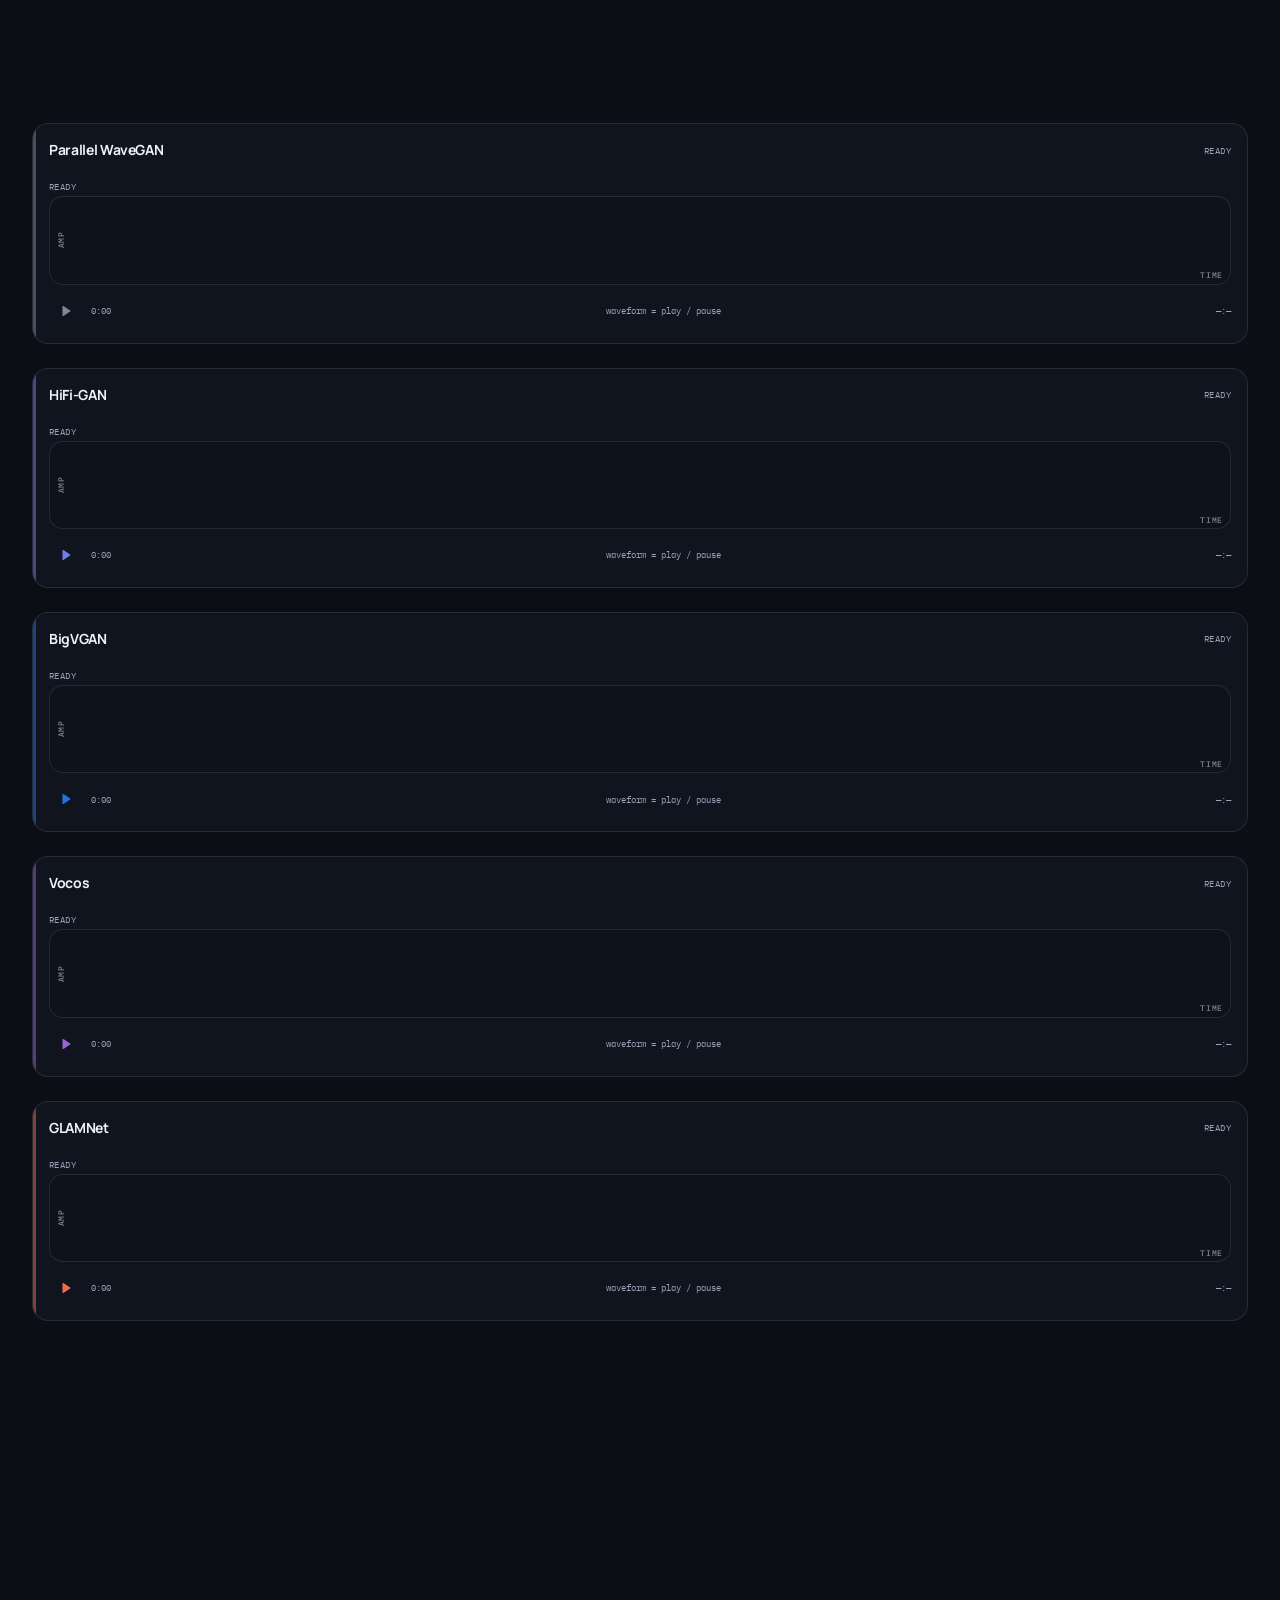
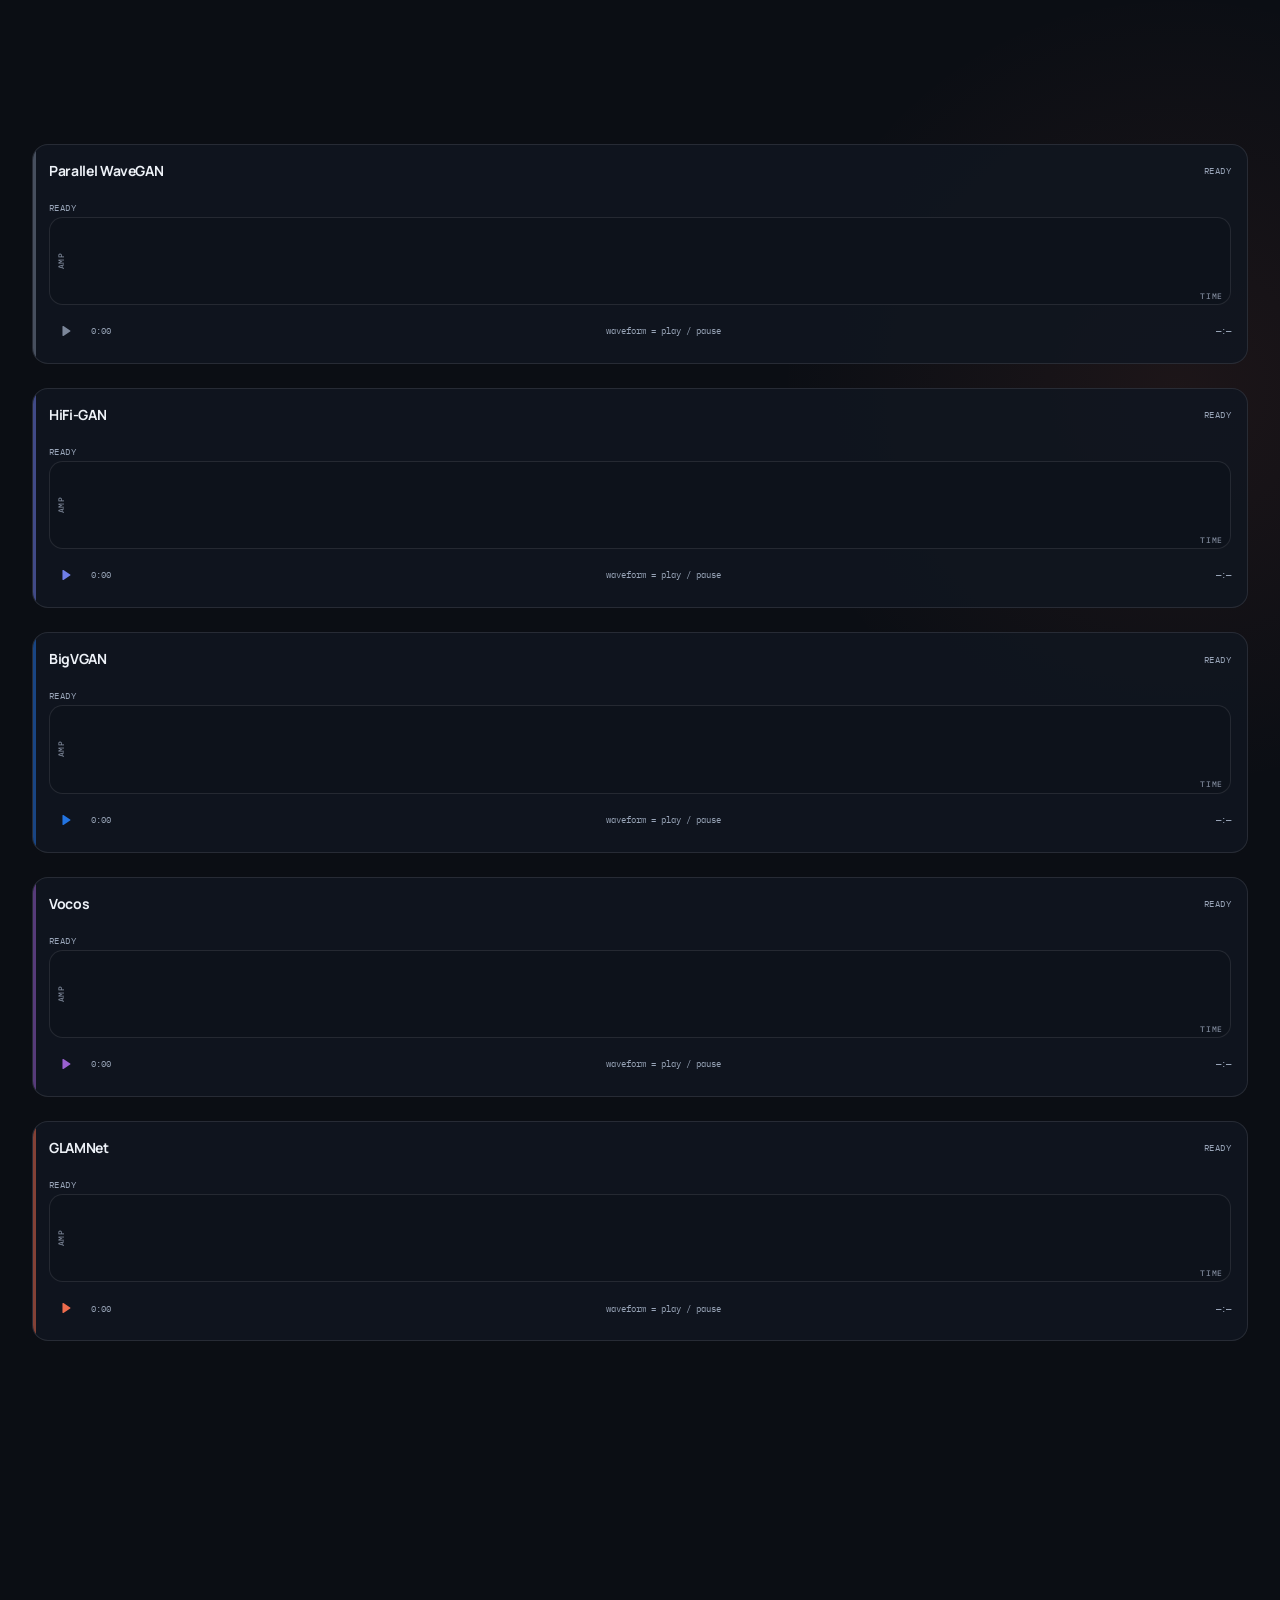
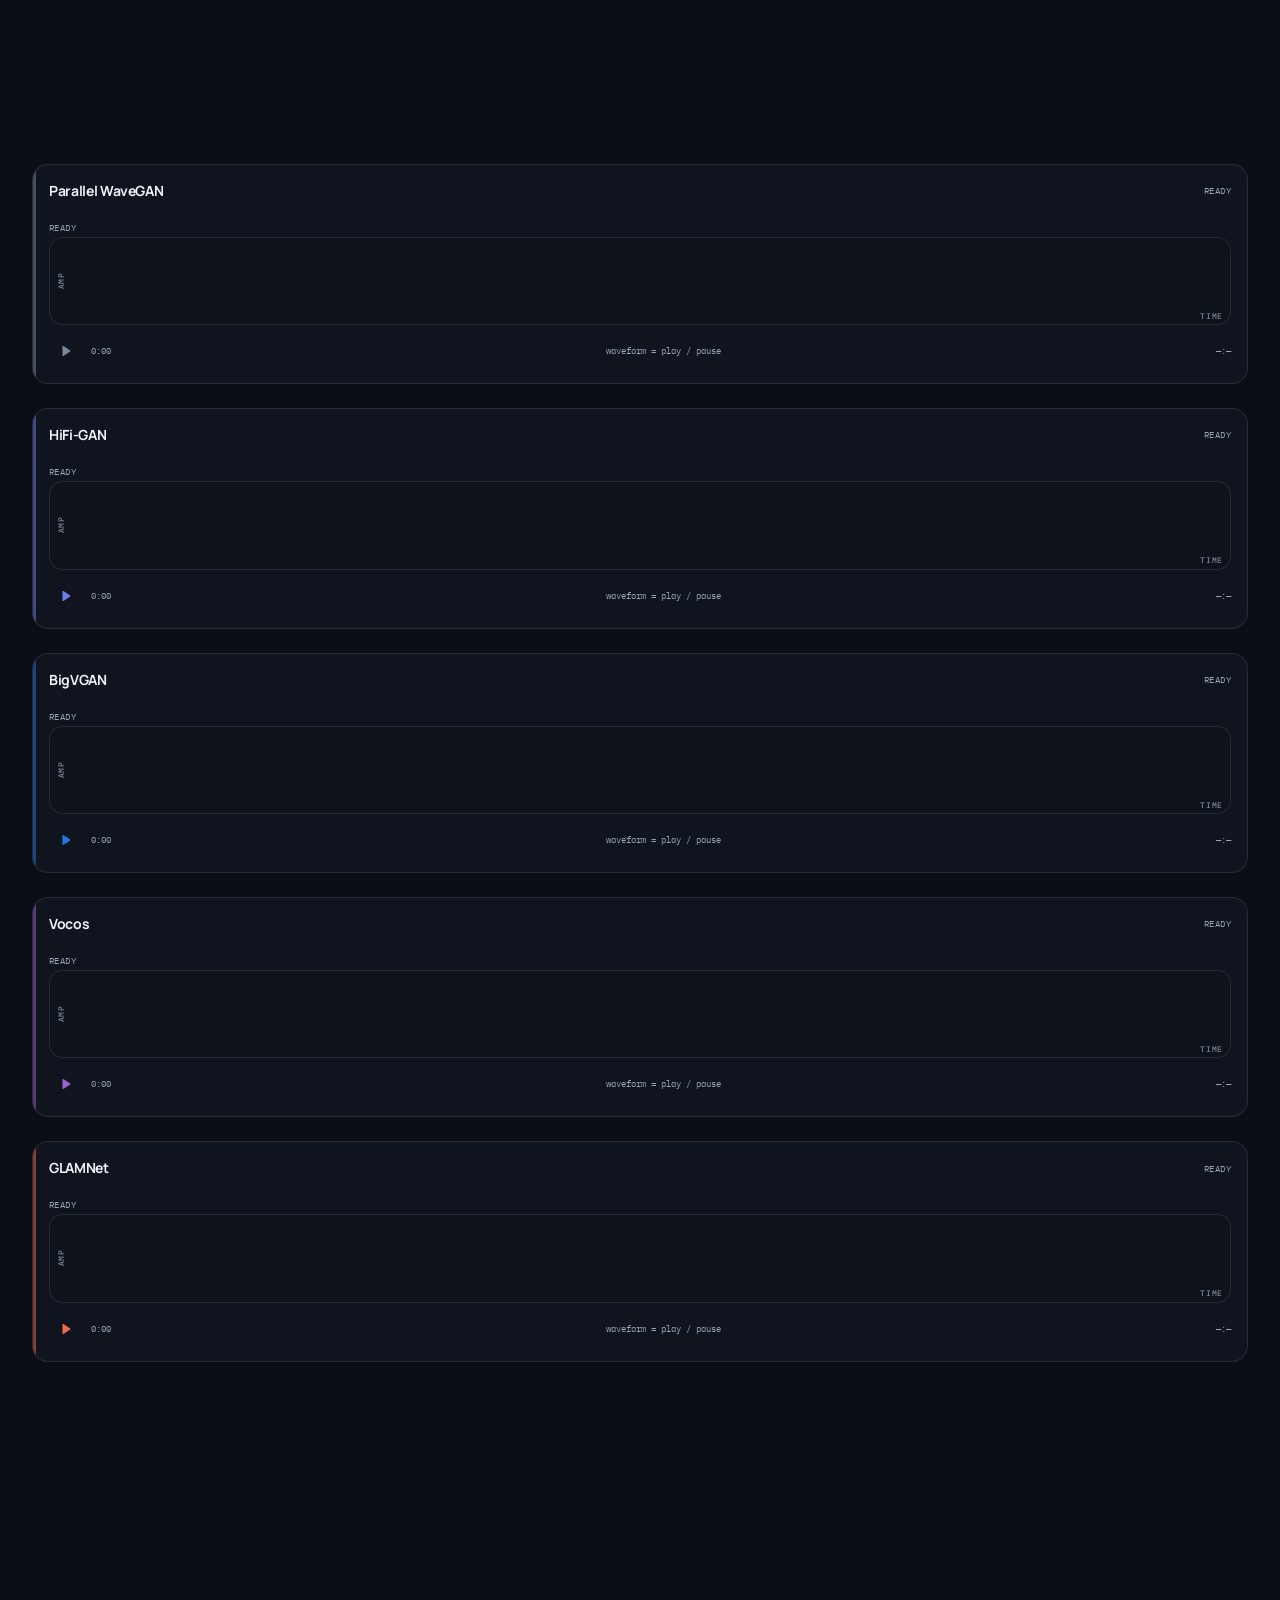
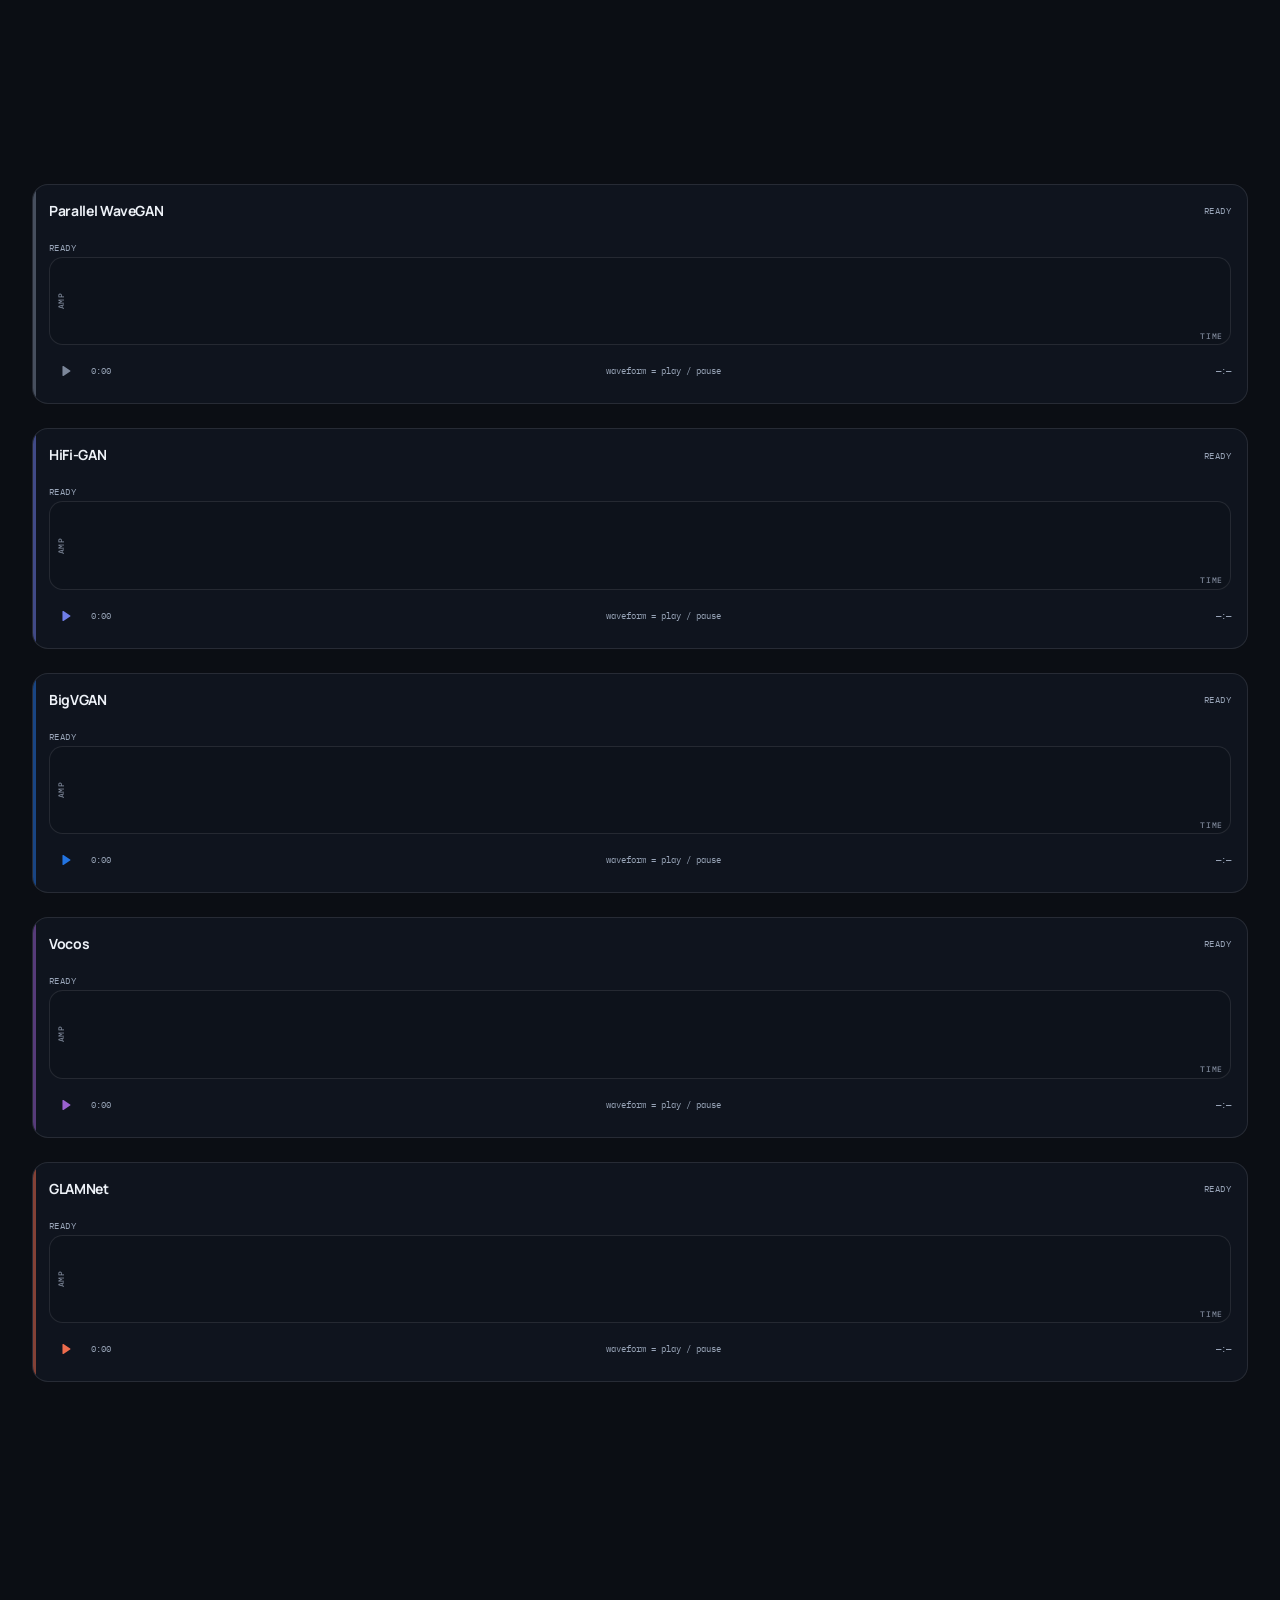
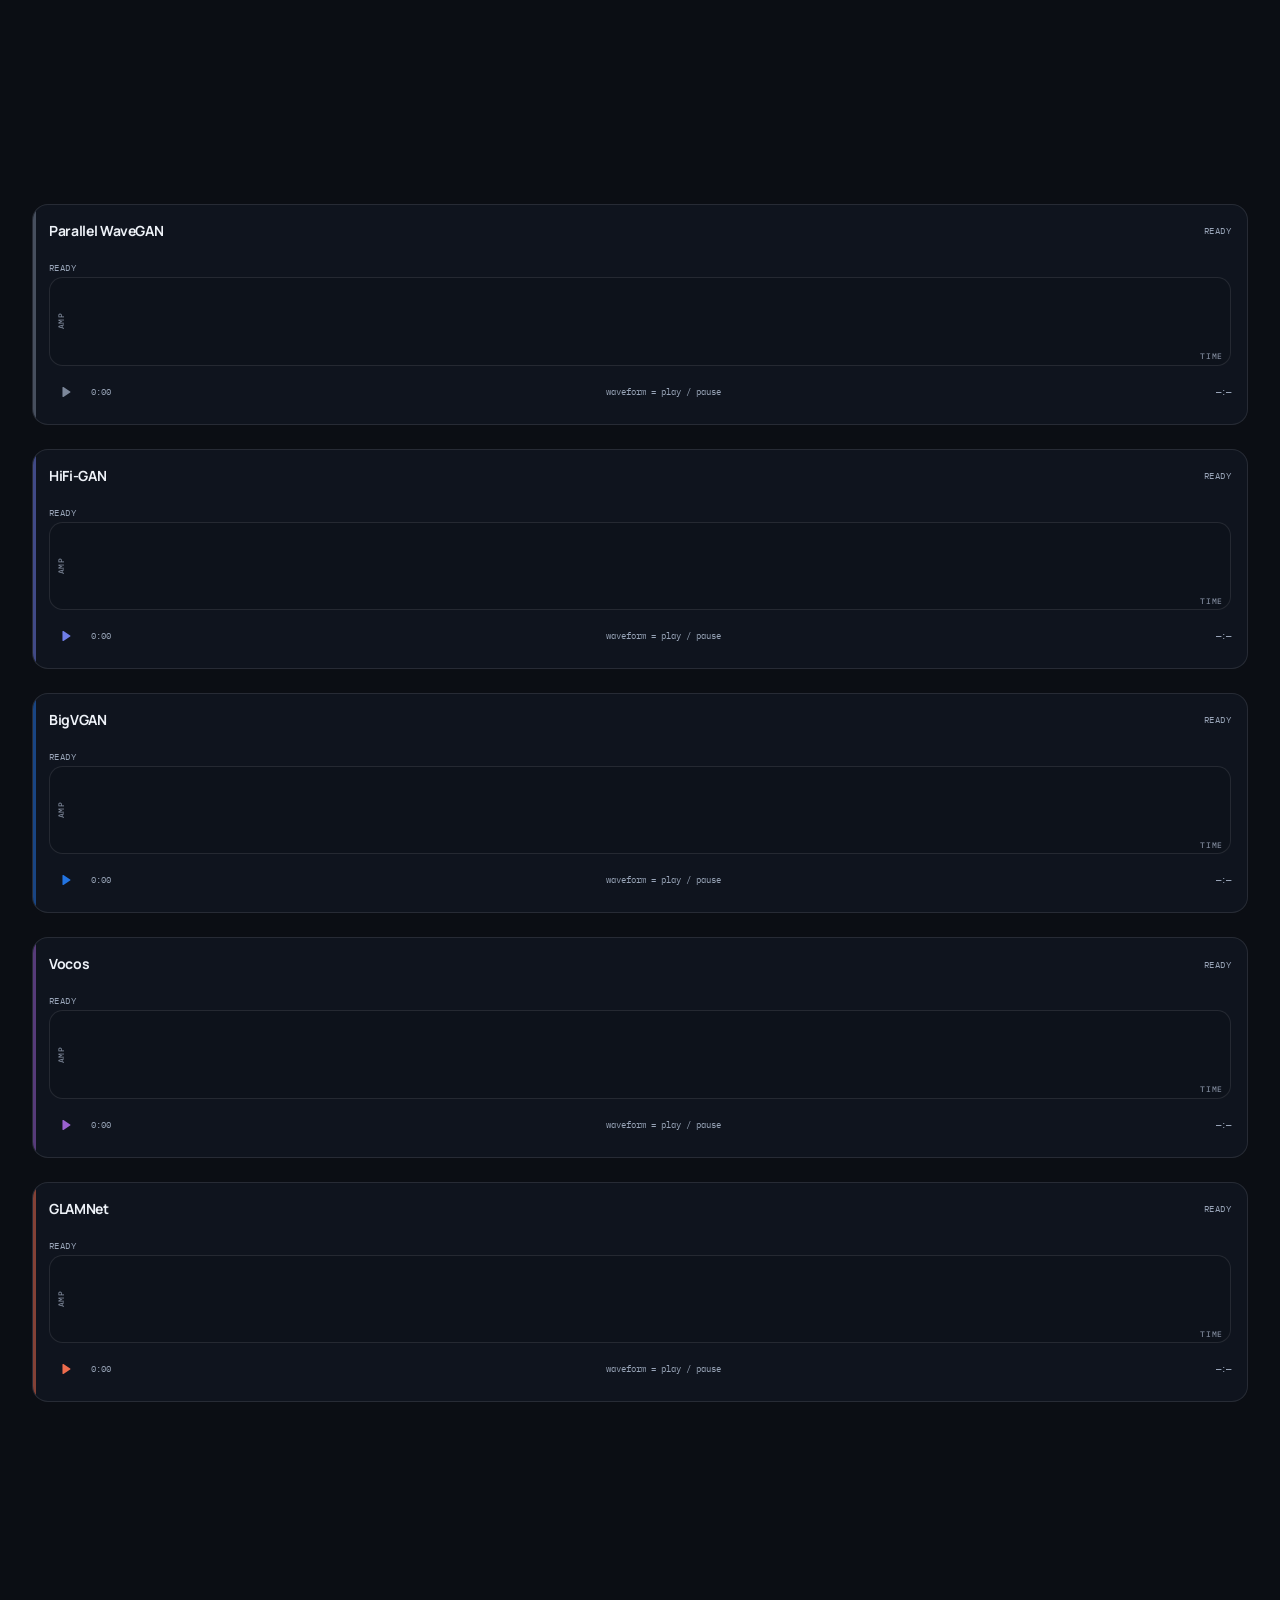
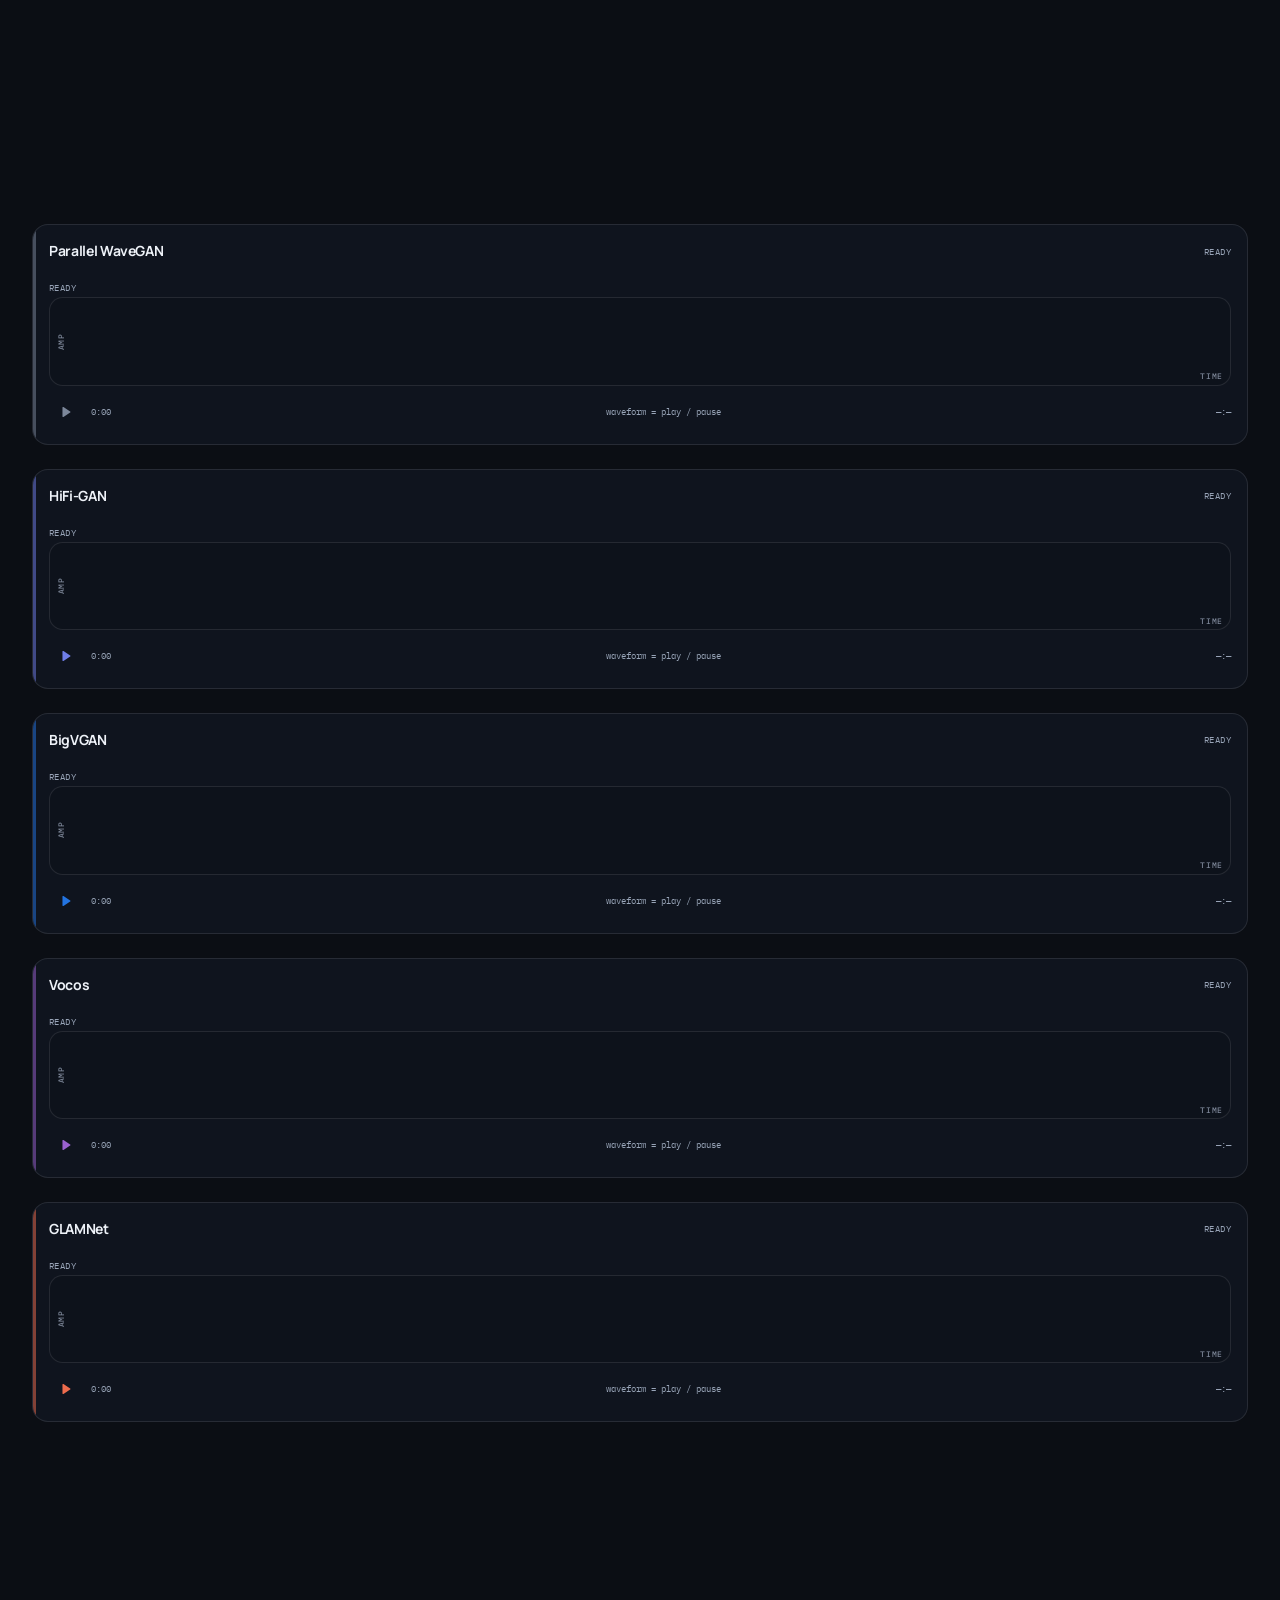
==== commit 459ab80a: "Update copyright attribution to Ravindrakumar Purohit" ====
--- a/demo/index.html
+++ b/demo/index.html
@@ -217,7 +217,7 @@
 
   <footer class="border-t border-[var(--line)] py-8">
     <div class="mx-auto max-w-7xl px-4 text-center font-mono text-[0.62rem] uppercase tracking-[0.12em] text-[var(--muted)] sm:px-6 lg:px-8">
-      <span>GLAMNet</span>
+      <span>GLAMNet &copy; 2026 Ravindrakumar Purohit</span>
     </div>
   </footer>
 
